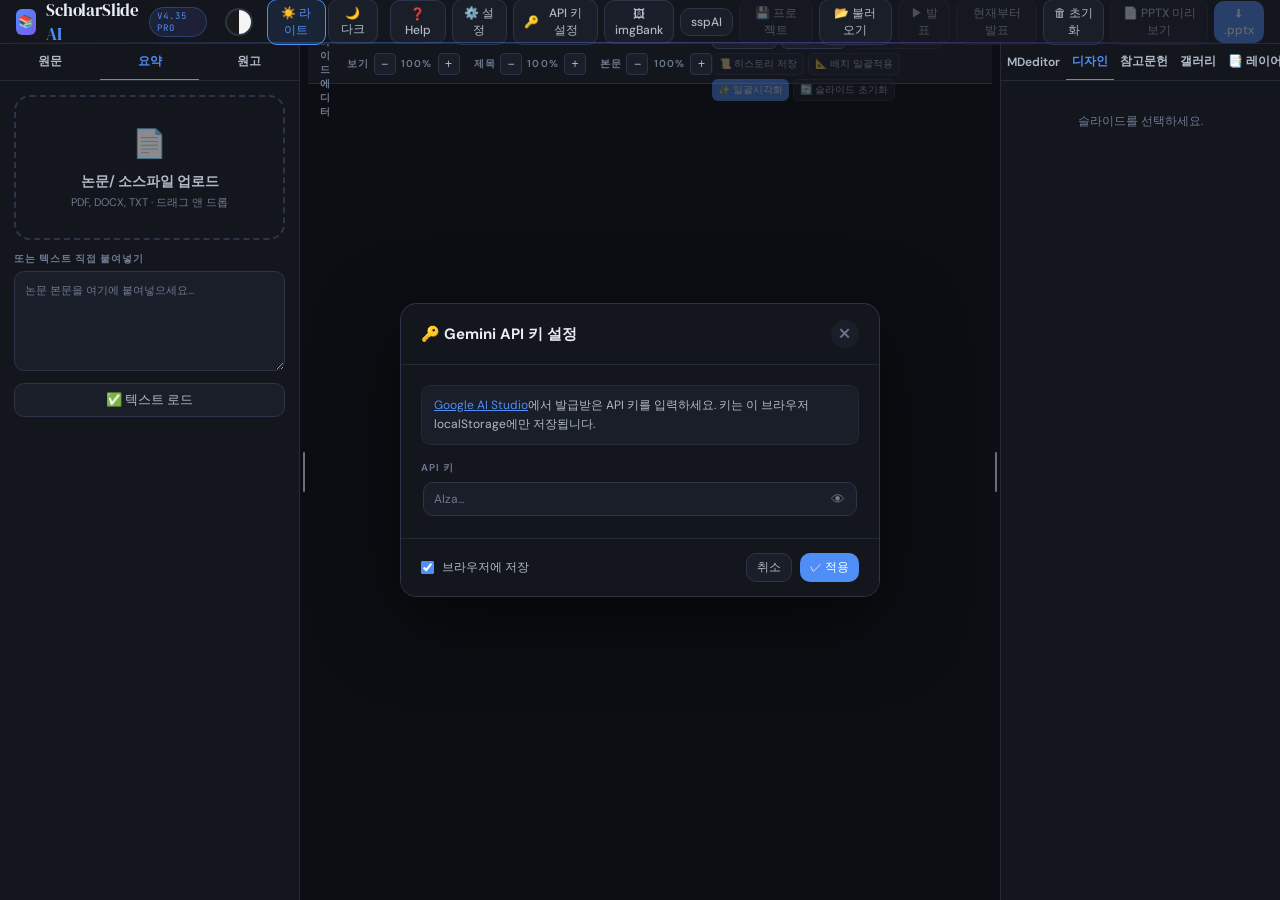
==== index.html @ ba289dde "presentation tools upgrade" ====
<!DOCTYPE html>
<html lang="ko">
<head>
<meta charset="UTF-8" />
<meta name="viewport" content="width=device-width, initial-scale=1.0" />
<title>ScholarSlide AI V3</title>


<link rel="preconnect" href="https://fonts.googleapis.com" />
<link href="https://fonts.googleapis.com/css2?family=DM+Serif+Display:ital@0;1&family=DM+Sans:wght@300;400;500;600;700&family=JetBrains+Mono:wght@400;500&display=swap" rel="stylesheet" />

<script src="https://cdnjs.cloudflare.com/ajax/libs/pdf.js/3.11.174/pdf.min.js"></script>
<script src="https://cdnjs.cloudflare.com/ajax/libs/mammoth/1.6.0/mammoth.browser.min.js"></script>
<script src="https://cdnjs.cloudflare.com/ajax/libs/jszip/3.10.1/jszip.min.js"></script>

<link rel="stylesheet" href="style.css" />
</head>


<!-- =====================================================
     V3.1 FIX APPLIED — 사이드 메뉴 이미지 잘림 수정
     ===================================================== -->

<body>
<div id="app">

<!-- Loading Overlay -->
<div id="loading-overlay">
  <div class="spinner"></div>
  <div class="loading-msg" id="loading-msg">처리 중...</div>
  <div class="loading-sub" id="loading-sub"></div>
  <div style="width:240px" class="mt-2">
    <div class="progress-bar"><div class="progress-fill" id="loading-progress" style="width:0%"></div></div>
  </div>
  <button id="loading-abort-btn" class="btn btn-warn btn-sm mt-2" onclick="abortCurrentTask()">⏹ 중단</button>
</div>

<!-- Toast -->
<div id="toast"></div>

<!-- 백그라운드 진행률: 왼쪽 하단 플로팅 패널 (크게 표시) -->
<div id="global-progress-bar" class="global-progress-panel" style="display:none">
  <div class="global-progress-panel-title">백그라운드 작업</div>
  <div id="global-progress-jobs"></div>
  <button id="global-progress-abort-btn" class="btn btn-ghost btn-sm global-progress-abort" style="display:none" onclick="abortCurrentTask()">⏹ 중단</button>
</div>

<!-- ── PRESENTATION MODE ── -->
<div id="presentation-mode">
  <div class="pres-main-row">
    <div id="pres-left-label" class="pres-left-label">현재발표</div>
    <div class="pres-slide" id="pres-slide-container">
    <canvas id="pres-canvas"></canvas>
  </div>
  </div>
  <div class="pres-controls">
    <button class="pres-btn pres-zoom-btn" onclick="changePresZoom(-10)" title="축소 (-)">−</button>
    <span class="pres-zoom-val" id="pres-zoom-val">100%</span>
    <button class="pres-btn pres-zoom-btn" onclick="changePresZoom(+10)" title="확대 (+)">+</button>
    <button class="pres-btn" onclick="fitPresZoom()" title="화면에 맞추기 (F)">⊡ 맞추기</button>
    <div class="pres-sep"></div>
    <span style="font-size:9px;color:rgba(255,255,255,0.6);font-weight:700;text-transform:uppercase;letter-spacing:0.5px">제목</span>
    <button class="pres-btn pres-zoom-btn" onclick="changePresTitleFontScale(-10)" title="제목 폰트 축소">−</button>
    <span class="pres-zoom-val" id="pres-title-font-val">100%</span>
    <button class="pres-btn pres-zoom-btn" onclick="changePresTitleFontScale(10)" title="제목 폰트 확대">+</button>
    <div class="pres-sep"></div>
    <span style="font-size:9px;color:rgba(255,255,255,0.6);font-weight:700;text-transform:uppercase;letter-spacing:0.5px">본문</span>
    <button class="pres-btn pres-zoom-btn" onclick="changePresFontScale(-10)" title="본문 폰트 축소">−</button>
    <span class="pres-zoom-val" id="pres-font-val">100%</span>
    <button class="pres-btn pres-zoom-btn" onclick="changePresFontScale(10)" title="본문 폰트 확대">+</button>
    <div class="pres-sep"></div>
    <button class="pres-btn" onclick="presNav(-1)">◀ 이전</button>
    <span class="pres-counter" id="pres-counter" onclick="promptPresJump()" title="페이지 번호 입력하여 이동">1 / 1</span>
    <button class="pres-btn" onclick="presNav(1)">다음 ▶</button>
    <button class="pres-btn" onclick="togglePresNotes()">📝 노트</button>
    <button class="pres-btn" style="color:var(--danger)" onclick="exitPresentation()">✕ 종료</button>
  </div>
  <div class="pres-notes-bar" id="pres-notes-bar"></div>
  <!-- PEN TOOLBAR -->
  <div id="pen-toolbar">
    <div style="font-size:9px;color:rgba(255,255,255,0.5);font-weight:700;letter-spacing:1px;text-transform:uppercase">펜</div>
    <button class="pen-tool-btn active" id="tool-pointer" onclick="setPenTool('pointer')" title="포인터">🖱️</button>
    <button class="pen-tool-btn" id="tool-pen" onclick="setPenTool('pen')" title="펜">🖊️</button>
    <button class="pen-tool-btn" id="tool-highlight" onclick="setPenTool('highlight')" title="형광펜">🖍️</button>
    <button class="pen-tool-btn" id="tool-eraser" onclick="setPenTool('eraser')" title="지우개">⬜</button>
    <div class="pen-tool-sep"></div>
    <div style="font-size:9px;color:rgba(255,255,255,0.5);font-weight:700">색상</div>
    <div class="pen-color-row">
      <div class="pen-color-dot active" style="background:#f87171" onclick="setPenColor('#f87171',this)"></div>
      <div class="pen-color-dot" style="background:#60a5fa" onclick="setPenColor('#60a5fa',this)"></div>
      <div class="pen-color-dot" style="background:#34d399" onclick="setPenColor('#34d399',this)"></div>
      <div class="pen-color-dot" style="background:#fbbf24" onclick="setPenColor('#fbbf24',this)"></div>
      <div class="pen-color-dot" style="background:#ffffff" onclick="setPenColor('#ffffff',this)"></div>
      <div class="pen-color-dot" style="background:#1f2937" onclick="setPenColor('#1f2937',this)"></div>
    </div>
    <div class="pen-tool-sep"></div>
    <div style="font-size:9px;color:rgba(255,255,255,0.5);font-weight:700">굵기</div>
    <input type="number" class="pen-size-input" id="pen-size" value="3" min="1" max="40" title="굵기" oninput="setPenSize(this.value)"/>
    <div class="pen-tool-sep"></div>
    <div style="font-size:9px;color:rgba(255,255,255,0.5);font-weight:700">농도</div>
    <div class="pen-opacity-row">
      <input type="range" class="pen-opacity-slider" id="pen-opacity" min="1" max="100" value="5" title="농도" oninput="setPenOpacity(this.value)"/>
      <span id="pen-opacity-val" style="font-size:9px;color:rgba(255,255,255,0.55)">5%</span>
    </div>
    <div class="pen-tool-sep"></div>
    <button class="pen-tool-btn" onclick="clearPresCanvas()" title="모두 지우기">🗑️</button>
  </div>
</div>

<!-- ── CONFIRM MODAL ── -->
<div id="confirm-modal" class="modal-backdrop" onclick="handleModalBackdropClick(event,'confirm-modal')">
  <div class="modal-box" onclick="event.stopPropagation()">
    <div class="modal-header">
      <div class="modal-title" id="confirm-title">실행 확인</div>
      <button class="modal-close" onclick="closeModal('confirm-modal')">&#x2715;</button>
    </div>
    <div class="modal-body">
      <p id="confirm-msg" style="font-size:13px;color:var(--text2);line-height:1.6;white-space:pre-line"></p>
    </div>
    <div class="modal-footer" style="justify-content:flex-end">
      <button class="btn btn-ghost btn-sm" onclick="closeModal('confirm-modal')">취소</button>
      <button class="btn btn-primary btn-sm" id="confirm-ok-btn">✓ 실행</button>
    </div>
  </div>
</div>

<!-- ── 슬라이드 이동: 이동전 → 이동후 페이지 ── -->
<div id="slide-move-modal" class="modal-backdrop" onclick="handleModalBackdropClick(event,'slide-move-modal')">
  <div class="modal-box" onclick="event.stopPropagation()" style="max-width:360px">
    <div class="modal-header">
      <div class="modal-title">📑 슬라이드 이동</div>
      <button class="modal-close" onclick="closeModal('slide-move-modal')">&#x2715;</button>
    </div>
    <div class="modal-body">
      <p style="font-size:12px;color:var(--text2);margin-bottom:14px">이동할 페이지 번호와 목표 위치를 입력하세요.</p>
      <div style="display:flex;align-items:center;gap:12px;flex-wrap:wrap">
        <div style="flex:1;min-width:100px">
          <label class="label" style="font-size:10px;margin-bottom:4px">이동전 페이지</label>
          <input type="number" class="control" id="slide-move-from" min="1" value="1" style="width:100%;text-align:center;font-size:14px" placeholder="1" />
        </div>
        <span style="font-size:18px;color:var(--accent);flex-shrink:0" title="이동 방향">→</span>
        <div style="flex:1;min-width:100px">
          <label class="label" style="font-size:10px;margin-bottom:4px">이동후 페이지</label>
          <input type="number" class="control" id="slide-move-to" min="1" value="1" style="width:100%;text-align:center;font-size:14px" placeholder="1" />
        </div>
      </div>
      <p id="slide-move-hint" style="font-size:11px;color:var(--text3);margin-top:10px;text-align:center"></p>
    </div>
    <div class="modal-footer" style="justify-content:flex-end">
      <button class="btn btn-ghost btn-sm" onclick="closeModal('slide-move-modal')">취소</button>
      <button class="btn btn-primary btn-sm" onclick="executeSlideMove()">이동</button>
    </div>
  </div>
</div>

<!-- ── 배치 일괄적용: 기준 페이지 선택 ── -->
<div id="layout-ref-modal" class="modal-backdrop" onclick="handleModalBackdropClick(event,'layout-ref-modal')">
  <div class="modal-box" onclick="event.stopPropagation()" style="max-width:400px">
    <div class="modal-header">
      <div class="modal-title">📐 배치 일괄적용 — 기준 페이지</div>
      <button class="modal-close" onclick="closeModal('layout-ref-modal')">&#x2715;</button>
    </div>
    <div class="modal-body">
      <p style="font-size:13px;color:var(--text2);line-height:1.6;margin-bottom:12px">선택한 페이지의 창 크기·배치를 모든 슬라이드에 동일하게 적용합니다.</p>
      <label class="label" style="margin-bottom:6px">기준이 될 페이지</label>
      <select class="control" id="layout-ref-page-select" style="width:100%;font-size:13px;margin-bottom:14px">
        <!-- 옵션은 JS에서 채움 -->
      </select>
      <div style="border-top:1px solid var(--border2);padding-top:14px;margin-top:4px">
        <label class="label" style="margin-bottom:8px">드래그 핸들 위치 (0~100) — 이미지 슬라이드에 적용</label>
        <div class="layout-ref-ratio-track" id="layout-ref-ratio-track" title="드래그하여 비율 조절">
          <div class="layout-ref-ratio-track-inner">
            <div class="layout-ref-ratio-handle" id="layout-ref-ratio-handle" style="left:45%"></div>
          </div>
          <div class="layout-ref-ratio-scale">
            <span>L 0</span>
            <span id="layout-ref-handle-pct" style="font-weight:600;color:var(--accent)">45</span>
            <span>R 100</span>
          </div>
        </div>
        <p id="layout-ref-ratio-result" style="font-size:12px;color:var(--text2);margin-top:8px;text-align:center">text: 45% : image: 55%</p>
      </div>
    </div>
    <div class="modal-footer" style="justify-content:flex-end">
      <button class="btn btn-ghost btn-sm" onclick="closeModal('layout-ref-modal')">취소</button>
      <button class="btn btn-primary btn-sm" id="layout-ref-apply-btn">✓ 적용</button>
    </div>
  </div>
</div>

<!-- ── HELP (단축키) MODAL ── -->
<div id="help-modal" class="modal-backdrop" onclick="handleModalBackdropClick(event,'help-modal')">
  <div class="modal-box" onclick="event.stopPropagation()" style="max-width:520px">
    <div class="modal-header">
      <div class="modal-title">❓ 단축키 · 도움말</div>
      <button class="modal-close" onclick="closeModal('help-modal')">&#x2715;</button>
    </div>
    <div class="modal-body" id="help-modal-body" style="max-height:70vh;overflow-y:auto;padding:4px 0">
      <!-- JS에서 렌더 -->
    </div>
    <div class="modal-footer" style="justify-content:flex-end">
      <button class="btn btn-ghost btn-sm" onclick="closeModal('help-modal')">닫기</button>
    </div>
  </div>
</div>

<!-- ── SETTINGS MODAL (내부 패널) ── -->
<div id="settings-modal" class="modal-backdrop" onclick="handleModalBackdropClick(event,'settings-modal')">
  <div id="settings-modal-box" class="modal-box" onclick="event.stopPropagation()" style="max-width:720px;max-height:85vh">
    <div class="modal-header">
      <div class="modal-title">⚙️ ScholarSlide 설정</div>
      <div style="display:flex;align-items:center;gap:6px">
        <button class="btn btn-ghost btn-xs" id="settings-fullscreen-btn" onclick="toggleSettingsFullscreen()" title="전체화면 토글">⊞ 전체화면</button>
        <button class="modal-close" onclick="closeModal('settings-modal')" title="닫기">&#x2715;</button>
      </div>
    </div>
    <div id="settings-panel-root" class="modal-body" style="overflow-y:auto;min-height:200px">
      <!-- 설정 내용은 JS로 주입 -->
    </div>
  </div>
</div>

<!-- ── API KEY MODAL ── -->
<div id="api-modal" class="modal-backdrop" onclick="handleModalBackdropClick(event,'api-modal')">
  <div class="modal-box" onclick="event.stopPropagation()">
    <div class="modal-header">
      <div class="modal-title">🔑 Gemini API 키 설정</div>
      <button class="modal-close" onclick="closeModal('api-modal')">&#x2715;</button>
    </div>
    <div class="modal-body">
      <p class="modal-desc">
        <a href="https://aistudio.google.com/apikey" target="_blank" rel="noopener" style="color:var(--accent)">Google AI Studio</a>에서 발급받은 API 키를 입력하세요. 키는 이 브라우저 localStorage에만 저장됩니다.
      </p>
      <label class="label" style="margin-top:16px">API 키</label>
      <div id="api-key-field-wrap" style="position:relative;border-radius:8px;border:2px solid transparent;transition:border-color .2s, box-shadow .2s">
        <input type="password" class="control" id="api-key-field" placeholder="AIza..." autocomplete="off" oninput="updateApiKeyStrength(this.value)" />
        <span id="api-key-check" style="display:none;position:absolute;right:36px;top:50%;transform:translateY(-50%);width:20px;height:20px;border-radius:4px;background:var(--success);color:#000;font-size:12px;font-weight:bold;line-height:20px;text-align:center;pointer-events:none">&#10003;</span>
        <button class="key-toggle-btn" onclick="toggleKeyVisibility()" id="key-toggle" title="표시/숨기기">&#128065;</button>
      </div>
      <div id="key-strength-bar" style="margin-top:8px;display:none">
        <div class="progress-bar"><div class="progress-fill" id="key-strength-fill" style="width:0%"></div></div>
        <span id="key-strength-label" style="font-size:10px;color:var(--text3);margin-top:4px;display:block"></span>
      </div>
      <div id="saved-keys-section" style="margin-top:16px;display:none">
        <label class="label">저장된 키 목록</label>
        <div id="saved-keys-list"></div>
      </div>
    </div>
    <div class="modal-footer">
      <label style="display:flex;align-items:center;gap:8px;font-size:12px;color:var(--text2);cursor:pointer">
        <input type="checkbox" id="save-key-checkbox" checked style="accent-color:var(--accent)" /> 브라우저에 저장
      </label>
      <div style="display:flex;gap:8px">
        <button class="btn btn-ghost btn-sm" onclick="closeModal('api-modal')">취소</button>
        <button class="btn btn-primary btn-sm" onclick="applyApiKey()">&#10003; 적용</button>
      </div>
    </div>
  </div>
</div>

<!-- ── LOAD SESSION MODAL ── -->
<div id="load-modal" class="modal-backdrop" onclick="handleModalBackdropClick(event,'load-modal')">
  <div class="modal-box modal-wide" onclick="event.stopPropagation()">
    <div class="modal-header">
      <div class="modal-title">📂 작업 불러오기</div>
      <button class="modal-close" onclick="closeModal('load-modal')">&#x2715;</button>
    </div>
    <div class="modal-body" style="padding:0">
      <div class="modal-tabs" style="border-bottom:1px solid var(--border);padding:0 16px">
        <button class="modal-tab active" id="ltab-autosave" onclick="switchLoadTab('autosave')">🔄 자동저장 복구</button>
        <button class="modal-tab" id="ltab-sessions" onclick="switchLoadTab('sessions')">💾 저장된 세션</button>
        <button class="modal-tab" id="ltab-file" onclick="switchLoadTab('file')">📁 프로젝트 파일</button>
      </div>
      <div style="padding:16px">
        <!-- 자동저장 복구 탭 -->
        <div id="ltab-autosave-body">
          <div id="autosave-recovery-area">로딩 중...</div>
        </div>
        <!-- 저장된 세션 탭 -->
        <div id="ltab-sessions-body" style="display:none">
          <div id="saved-sessions-list"></div>
        </div>
        <!-- 프로젝트 파일 탭 -->
        <div id="ltab-file-body" style="display:none">
          <div style="display:flex;flex-direction:column;gap:12px">
            <div class="upload-zone" style="padding:24px;cursor:pointer;text-align:center" onclick="document.getElementById('project-file-input').click()">
              <input type="file" id="project-file-input" style="display:none" accept=".ssp,.json" onchange="importProjectFile(event)"/>
              <div style="font-size:28px;margin-bottom:8px">📦</div>
              <div style="font-size:13px;font-weight:600;color:var(--text)">프로젝트 파일 불러오기</div>
              <div style="font-size:11px;color:var(--text3);margin-top:4px">.ssp 또는 .json 파일을 클릭하거나 드래그</div>
            </div>
            <div style="font-size:11px;color:var(--text3);line-height:1.6;padding:8px;background:var(--surface2);border-radius:6px">
              💡 <b>프로젝트 파일</b>은 원문, 요약, 번역, 슬라이드, 이미지, 참고문헌을 모두 포함합니다.<br>
              "💾 프로젝트" → "파일로 내보내기"로 생성한 <code>.ssp</code> 파일을 사용하세요.
            </div>
          </div>
        </div>
      </div>
    </div>
    <div class="modal-footer" style="justify-content:flex-end">
      <button class="btn btn-ghost btn-sm" onclick="closeModal('load-modal')">닫기</button>
    </div>
  </div>
</div>

<!-- ── PROJECT MODAL ── -->
<div id="project-modal" class="modal-backdrop" onclick="handleModalBackdropClick(event,'project-modal')">
  <div class="modal-box" onclick="event.stopPropagation()" style="max-width:440px">
    <div class="modal-header">
      <div class="modal-title">💾 프로젝트 저장</div>
      <button class="modal-close" onclick="closeModal('project-modal')">&#x2715;</button>
    </div>
    <div class="modal-body" style="display:flex;flex-direction:column;gap:10px">
      <div>
        <label class="label">프로젝트 이름</label>
        <input class="control" id="project-save-name" placeholder="예: 폰레스토프 연구 분석"/>
      </div>
      <div style="font-size:11px;color:var(--text2);line-height:1.7;background:var(--surface2);padding:10px;border-radius:6px">
        💾 <b>자동저장 (브라우저)</b>: 작업 중 30초마다 IndexedDB에 자동 저장됩니다.<br>
        📦 <b>파일로 내보내기</b>: 이미지를 포함한 전체 프로젝트를 <code>.ssp</code> 파일로 저장합니다.<br>
        💼 <b>세션으로 저장</b>: 기존 방식으로 브라우저에 저장합니다 (이미지 일부 제외).
      </div>
      <div id="project-save-status" style="font-size:11px;color:var(--accent)"></div>
    </div>
    <div class="modal-footer">
      <button class="btn btn-ghost btn-sm" onclick="closeModal('project-modal')">닫기</button>
      <button class="btn btn-ghost btn-sm" onclick="saveSession()">💼 세션으로 저장</button>
      <a id="imgsave-link" href="#" onclick="var u=(typeof getImgSaveUrl==='function'?getImgSaveUrl():'https://imgbb.com/'); if(u){window.open(u,'_blank','noopener');} return false" class="btn btn-ghost btn-sm" title="이미지 업로드 사이트 (설정에서 URL 변경 가능)">IMGSAVE</a>
      <button class="btn btn-primary btn-sm" onclick="exportProjectFile()">📦 파일로 내보내기</button>
    </div>
  </div>
</div>

<!-- ── REFERENCE MODAL (TABBED) ── -->
<div id="ref-modal" class="modal-backdrop" onclick="handleModalBackdropClick(event,'ref-modal')">
  <div class="modal-box modal-xl" onclick="event.stopPropagation()">
    <div class="modal-header">
      <div class="modal-title">📚 참고문헌 관리</div>
      <button class="modal-close" onclick="closeModal('ref-modal')">&#x2715;</button>
    </div>
    <div class="modal-body">
      <div class="modal-tabs">
        <button class="modal-tab active" id="reftab-add" onclick="switchRefTab('add')">직접 추가</button>
        <button class="modal-tab" id="reftab-apa" onclick="switchRefTab('apa')">APA 파싱</button>
        <button class="modal-tab" id="reftab-search" onclick="switchRefTab('search')">Scholar 검색</button>
        <button class="modal-tab" id="reftab-list" onclick="switchRefTab('list')">저장 목록</button>
      </div>
      <!-- TAB: 직접 추가 -->
      <div id="refbody-add">
        <div style="display:grid;grid-template-columns:1fr 1fr;gap:10px">
          <div><label class="label">저자</label><input class="control" id="ref-authors" placeholder="Kim, J., & Park, S."/></div>
          <div><label class="label">연도</label><input class="control" id="ref-year" placeholder="2024"/></div>
          <div style="grid-column:1/-1"><label class="label">제목</label><input class="control" id="ref-title" placeholder="논문 제목"/></div>
          <div><label class="label">저널명</label><input class="control" id="ref-journal" placeholder="Journal Name"/></div>
          <div><label class="label">권(Volume)</label><input class="control" id="ref-volume" placeholder="15"/></div>
          <div><label class="label">호(Issue)</label><input class="control" id="ref-issue" placeholder="3"/></div>
          <div><label class="label">페이지</label><input class="control" id="ref-pages" placeholder="101-120"/></div>
          <div><label class="label">DOI (선택)</label><input class="control" id="ref-doi" placeholder="10.xxxx/yyyy"/></div>
        </div>
      </div>
      <!-- TAB: APA 파싱 -->
      <div id="refbody-apa" style="display:none">
        <label class="label">APA 인용문 붙여넣기</label>
        <textarea class="control" id="apa-parse-input" rows="4" placeholder="Miller, D. (2011). Miller (1983) revisited: A reflection on EO research and some suggestions for the future. Entrepreneurship theory and practice, 35(5), 873-894."></textarea>
        <button class="btn btn-primary btn-sm mt-2" onclick="parseAPA()">🔍 파싱 및 미리보기</button>
        <div id="apa-parse-result" style="margin-top:12px"></div>
      </div>
      <!-- TAB: Scholar 검색 -->
      <div id="refbody-search" style="display:none">
        <div style="display:flex;gap:6px;margin-bottom:10px">
          <input class="control" id="scholar-search-input" placeholder="검색어 입력..." style="flex:1"/>
          <button class="btn btn-primary btn-sm" onclick="searchScholarAI()">🔍 검색</button>
        </div>
        <div id="scholar-results"></div>
      </div>
      <!-- TAB: 저장 목록 -->
      <div id="refbody-list" style="display:none">
        <div style="display:flex;gap:6px;margin-bottom:10px">
          <input class="control" id="reflist-search" placeholder="목록 검색..." style="flex:1" oninput="filterSavedRefList(this.value)"/>
          <button class="btn btn-ghost btn-xs" onclick="clearSavedRefList()">전체 삭제</button>
        </div>
        <div id="saved-ref-list-container"><p class="placeholder-msg">저장된 참고문헌이 없습니다.</p></div>
      </div>
    </div>
    <div class="modal-footer">
      <div style="font-size:11px;color:var(--text2)" id="ref-modal-hint">APA 형식으로 자동 저장됩니다</div>
      <div style="display:flex;gap:8px">
        <button class="btn btn-ghost btn-sm" onclick="closeModal('ref-modal')">닫기</button>
        <button class="btn btn-primary btn-sm" id="ref-add-btn" onclick="addReferenceFromModal()">+ 추가</button>
      </div>
    </div>
  </div>
</div>

<!-- ── IMAGE UPLOAD / CROP MODAL ── -->
<div id="img-modal" class="modal-backdrop img-modal-overlay" onclick="handleModalBackdropClick(event,'img-modal')">
  <div class="modal-box modal-wide img-modal-box" onclick="event.stopPropagation()" style="max-width:760px;max-height:90vh;display:flex;flex-direction:column">
    <div class="modal-header" style="display:flex;align-items:center;gap:8px">
      <button class="btn btn-ghost btn-xs" id="img-modal-sidebar-btn" onclick="event.stopPropagation();toggleImgModalSidebar()" title="우측에 고정하여 배경을 보면서 편집">→ 우측 사이드바로</button>
      <div class="modal-title" style="flex:1;text-align:center">🖼 SSP 이미지 생성기</div>
      <button class="modal-close" onclick="closeModal('img-modal')">&#x2715;</button>
    </div>
    <div class="modal-body" style="overflow-y:auto;flex:1">
      <!-- 이미지 업로드 영역 (접기 가능) -->
      <div style="margin-bottom:8px">
        <button type="button" class="btn btn-ghost btn-xs" id="img-upload-fold-btn" onclick="toggleImgUploadFold()" title="이미지 업로드 영역 접기/펼치기">접기 ▲</button>
      </div>
      <div id="img-upload-paste-row" class="img-upload-paste-row">
        <div id="img-drop-zone" class="upload-zone img-upload-box" onclick="document.getElementById('img-file-input').click()">
          <input type="file" id="img-file-input" style="display:none" accept="image/*" onchange="loadImageForCrop(event)"/>
          <span class="upload-icon">🖼</span>
          <h3>이미지 업로드</h3>
          <p>JPG, PNG, GIF, WebP · 드래그 앤 드롭</p>
        </div>
        <div id="img-paste-zone" class="img-paste-zone" tabindex="0" role="button">
          <span class="paste-zone-text">이 공간 클릭 후</span>
          <kbd class="paste-kbd">Ctrl+V</kbd>
          <span class="paste-zone-text">로 이미지 붙여넣기</span>
        </div>
      </div>
      <!-- After upload: crop UI (no <details> wrapper so clientWidth is always readable) -->
      <div id="crop-area" style="display:none">

        <!-- Ratio buttons -->
        <div class="crop-ratio-bar" id="crop-ratio-bar" style="margin-bottom:8px">
          <button class="crop-ratio-btn active" onclick="setCropRatio('free',this)">자유</button>
          <button class="crop-ratio-btn" onclick="setCropRatio('full',this)">전체</button>
          <button class="crop-ratio-btn" onclick="setCropRatio('1:1',this)">1:1</button>
          <button class="crop-ratio-btn" onclick="setCropRatio('4:3',this)">4:3</button>
          <button class="crop-ratio-btn" onclick="setCropRatio('3:4',this)">3:4</button>
          <button class="crop-ratio-btn" onclick="setCropRatio('16:9',this)">16:9</button>
          <button class="crop-ratio-btn" onclick="setCropRatio('9:16',this)">9:16</button>
        </div>

        <!-- Crop canvas: image + draggable overlay (always visible, no <details>) -->
        <div id="crop-canvas-wrapper" style="position:relative;width:100%;overflow:hidden;border-radius:8px;background:#0c0e13;line-height:0">
          <canvas id="crop-canvas" style="display:block;width:100%;max-height:420px"></canvas>
          <canvas id="crop-overlay-canvas" style="position:absolute;top:0;left:0;cursor:crosshair"></canvas>
        </div>

        <!-- Controls row -->
        <div class="img-upload-controls" style="margin-top:8px">
          <button class="btn btn-ghost btn-sm" onclick="resetCropFull()">↺ 전체</button>
          <button class="btn btn-primary btn-sm" onclick="applyCrop()">✂ 크롭 적용</button>
          <span style="flex:1"></span>
          <button class="btn btn-ghost btn-sm" onclick="downloadCroppedImage()">⬇ 저장</button>
          <button class="btn btn-ghost btn-sm" onclick="imgBankSaveCurrent()" title="IndexedDB에 저장">inDB 저장</button>
          <button class="btn btn-ghost btn-sm" style="color:var(--warning)" onclick="resetToOriginal()">↺ 원본</button>
          <button class="btn btn-ghost btn-sm" style="color:var(--danger)" onclick="clearGeneratedImageInModal()" title="생성·업로드된 이미지를 지우고 다시 업로드 또는 AI 생성">🗑 생성된 것 지우기</button>
        </div>

        <!-- Cropped result preview (클릭 시 크게 보기) -->
        <div id="crop-result-wrap" style="display:none;margin-top:10px">
          <div class="img-preview-label" style="margin-bottom:4px">✂ 크롭 결과 <span style="font-size:9px;color:var(--text3);font-weight:normal">— 클릭하면 크게 보기</span></div>
          <img id="crop-result-img" role="button" tabindex="0" title="클릭하면 크게 보기" style="max-width:100%;max-height:200px;border-radius:6px;display:block;box-shadow:0 2px 12px rgba(0,0,0,0.5);cursor:pointer" onclick="if(this.src && (this.src.startsWith('data:') || this.src.startsWith('blob:')) && typeof openImageFullscreen==='function') openImageFullscreen(this.src)"/>
        </div>

        <!-- Hidden orig-preview-img kept for JS compat -->
        <img id="orig-preview-img" style="display:none"/>

      </div>
      <!-- AI Image Edit section (항상 표시: 빈 상태에서도 바로 생성 가능) -->
      <div style="margin-top:12px;border-top:1px solid var(--border);padding-top:10px;display:flex;flex-direction:column;gap:8px">
        <div style="font-size:11px;font-weight:700;color:var(--accent2)">🤖 AI 이미지 재생성</div>
        <div style="font-size:10px;color:var(--text3)">올려진 이미지를 시드로 사용합니다. 빈 상태에서는 프롬프트만으로 생성합니다. 사람 이미지일 경우 얼굴을 기본으로 참고합니다.</div>
        <label class="design-label" style="font-size:10px;margin-bottom:2px">이미지 생성 모델</label>
        <select id="img-ai-model-select" class="control" style="font-size:11px;padding:6px 10px">
          <option value="gemini-3.1-flash-image-preview">Nano Banana 2 (Gemini 3.1 Flash)</option>
          <option value="gemini-2.5-flash-image">Nano Banana (Gemini 2.5 Flash)</option>
          <option value="gemini-3-pro-image-preview">Nano Banana Pro (Gemini 3 Pro)</option>
          <option value="gemini-2.0-flash-exp-image-generation">Gemini 2.0 Flash (Image)</option>
          <option value="imagen-4.0-generate-001">Imagen 4</option>
          <option value="imagen-4.0-ultra-generate-001">Imagen 4 Ultra</option>
          <option value="imagen-4.0-fast-generate-001">Imagen 4 Fast</option>
        </select>
        <label class="design-label" style="font-size:10px;margin-bottom:2px">이미지 비율</label>
        <div style="display:flex;gap:4px;flex-wrap:wrap" id="img-ai-ratio-wrap">
          <button type="button" class="btn btn-ghost btn-xs img-ai-ratio-btn active" data-ratio="1:1" onclick="setImgAiRatio('1:1',this)">1:1</button>
          <button type="button" class="btn btn-ghost btn-xs img-ai-ratio-btn" data-ratio="16:9" onclick="setImgAiRatio('16:9',this)">16:9</button>
          <button type="button" class="btn btn-ghost btn-xs img-ai-ratio-btn" data-ratio="9:16" onclick="setImgAiRatio('9:16',this)">9:16</button>
          <button type="button" class="btn btn-ghost btn-xs img-ai-ratio-btn" data-ratio="4:3" onclick="setImgAiRatio('4:3',this)">4:3</button>
          <button type="button" class="btn btn-ghost btn-xs img-ai-ratio-btn" data-ratio="3:4" onclick="setImgAiRatio('3:4',this)">3:4</button>
        </div>
        <label class="design-label" style="font-size:10px;margin-bottom:2px">프롬프트 (비우면 시드 이미지 기반 변형)</label>
        <textarea id="img-ai-prompt" class="control" style="resize:vertical;min-height:80px;max-height:400px" rows="4" placeholder="예: 이 이미지를 학술적 다이어그램 스타일로&#10;예: Make this a professional infographic with blue tones"></textarea>
        <div style="display:flex;gap:16px;flex-wrap:wrap;margin-top:6px">
          <label style="display:flex;align-items:center;gap:6px;font-size:11px;color:var(--text2);cursor:pointer">
            <input type="checkbox" id="img-ai-mode-academic" checked onchange="if(this.checked) document.getElementById('img-ai-mode-simple').checked=false">
            학술적 이미지 생성
          </label>
          <label style="display:flex;align-items:center;gap:6px;font-size:11px;color:var(--text2);cursor:pointer">
            <input type="checkbox" id="img-ai-mode-simple" onchange="if(this.checked) document.getElementById('img-ai-mode-academic').checked=false">
            단순 이미지 생성 <span style="font-size:9px;color:var(--text3)">(텍스트 없음)</span>
          </label>
        </div>
        <button class="btn btn-secondary btn-sm" onclick="aiEditImage()" id="img-ai-gen-btn" style="align-self:flex-start">🎨 AI 재생성</button>
        <div id="img-ai-status" style="font-size:10px;color:var(--text3)"></div>
      </div>
    </div>
    <div class="modal-footer" style="justify-content:flex-end;flex-shrink:0">
      <div style="display:flex;gap:8px;flex-wrap:wrap">
        <button class="btn btn-ghost btn-sm" onclick="closeModal('img-modal')">닫기</button>
        <button class="btn btn-primary btn-sm" id="img-download-btn" onclick="downloadCroppedImage()" title="생성/크롭된 이미지 다운로드">다운로드 저장</button>
        <button class="btn btn-primary btn-sm" id="img-apply-btn" onclick="applyImageToSlide()">✓ 슬라이드에 삽입</button>
      </div>
    </div>
  </div>
</div>

<!-- ── IMGBANK MODAL (inDB 갤러리, 헤더 드래그 이동) ── -->
<div id="imgbank-modal" class="modal-backdrop" onclick="handleModalBackdropClick(event,'imgbank-modal')">
  <div id="imgbank-modal-box" class="modal-box modal-wide" onclick="event.stopPropagation()" style="max-width:92vw;max-height:88vh;width:900px;display:flex;flex-direction:column">
    <div class="modal-header imgbank-modal-drag" id="imgbank-modal-drag">
      <div class="modal-title">🖼 이미지갤러리</div>
      <button class="modal-close" onclick="closeModal('imgbank-modal')">&#x2715;</button>
    </div>
    <div class="modal-body" style="flex:1;min-height:0;display:flex;flex-direction:column;padding:0">
      <div id="imgbank-modal-content" style="flex:1;min-height:320px;display:flex;flex-direction:column"></div>
    </div>
  </div>
</div>

<!-- imgBank 앱 내 크게보기 (프리뷰 이미지 클릭 시) — 줌/팬 지원 -->
<div id="imgbank-lightbox" style="display:none;position:fixed;inset:0;background:#0c0e13;z-index:10000;flex-direction:column;overflow:hidden">
  <div class="imgbank-lb-toolbar" style="position:absolute;top:12px;right:12px;z-index:1001;display:flex;align-items:center;gap:6px;background:#323234;padding:8px 12px;border-radius:10px;border:1px solid #555">
    <button type="button" onclick="window._imgBankLbZoom(-0.25)" title="축소" style="padding:6px 10px;border-radius:6px;border:1px solid #555;background:#454545;color:#ddd;cursor:pointer;font-size:12px">−</button>
    <span id="imgbank-lb-zoom-val" style="min-width:40px;text-align:center;font-size:12px">100%</span>
    <button type="button" onclick="window._imgBankLbZoom(0.25)" title="확대" style="padding:6px 10px;border-radius:6px;border:1px solid #555;background:#454545;color:#ddd;cursor:pointer;font-size:12px">+</button>
    <button type="button" onclick="window._imgBankCloseLightbox && window._imgBankCloseLightbox()" title="닫기" style="padding:6px 10px;border-radius:6px;border:1px solid #555;background:#454545;color:#ddd;cursor:pointer;font-size:12px">✕ 닫기</button>
  </div>
  <div id="imgbank-lb-area" style="flex:1;display:flex;align-items:center;justify-content:center;cursor:grab;overflow:hidden;min-height:0" onmousedown="window._imgBankLbDragStart && window._imgBankLbDragStart(event)">
    <div id="imgbank-lb-wrap" style="transform-origin:center center;line-height:0;display:flex;align-items:center;justify-content:center">
      <img id="imgbank-lightbox-img" src="" alt="" style="max-width:95vw;max-height:95vh;object-fit:contain;display:block;pointer-events:none;border-radius:8px;box-shadow:0 8px 40px rgba(0,0,0,0.4)" />
    </div>
  </div>
</div>
<!-- imgBank 슬라이드 삽입 설정 모달 -->
<div id="imgbank-insert-modal" class="modal-backdrop" onclick="handleModalBackdropClick(event,'imgbank-insert-modal')">
  <div class="modal-box" onclick="event.stopPropagation()" style="min-width:320px">
    <div class="modal-header">
      <div class="modal-title">슬라이드에 삽입</div>
      <button class="modal-close" onclick="closeImgBankInsertModal()">&#x2715;</button>
    </div>
    <div class="modal-body" style="display:flex;flex-direction:column;gap:12px">
      <div style="display:flex;align-items:center;gap:8px">
        <label class="label" style="margin:0;min-width:100px">현재 슬라이드 번호</label>
        <span id="imgbank-insert-current" style="font-weight:600;color:var(--accent)">1번 슬라이드</span>
      </div>
      <div style="display:flex;align-items:center;gap:8px">
        <label class="label" style="margin:0;min-width:100px">삽입할 슬라이드 번호</label>
        <input type="number" class="control" id="imgbank-insert-target" min="1" value="1" style="width:80px;text-align:center" placeholder="1" />
      </div>
    </div>
    <div class="modal-footer" style="justify-content:flex-end;gap:8px">
      <button class="btn btn-ghost btn-sm" onclick="closeImgBankInsertModal()">취소</button>
      <button class="btn btn-primary btn-sm" onclick="confirmImgBankInsertToSlide()">✓ 슬라이드에 삽입</button>
    </div>
  </div>
</div>
<input type="file" id="imgbank-import-input" accept=".json" style="display:none" onchange="window.imgBankImportFile(event)"/>

<!-- ── EXPORT PPTX MODAL ── -->
<div id="export-modal" class="modal-backdrop" onclick="handleModalBackdropClick(event,'export-modal')">
  <div class="modal-box" onclick="event.stopPropagation()">
    <div class="modal-header">
      <div class="modal-title">⬇ PPTX 내보내기 옵션</div>
      <button class="modal-close" onclick="closeModal('export-modal')">&#x2715;</button>
    </div>
    <div class="modal-body">
      <label class="label">포함 옵션</label>
      <label class="export-option">
        <input type="checkbox" id="export-notes" checked />
        <div><div class="export-option-label">발표 원고 포함</div><div class="export-option-desc">발표자 노트에 스크립트 삽입</div></div>
      </label>
      <label class="export-option">
        <input type="checkbox" id="export-images" checked />
        <div><div class="export-option-label">시각화 이미지 포함</div><div class="export-option-desc">생성된 AI 다이어그램 삽입</div></div>
      </label>
      <label class="export-option">
        <input type="checkbox" id="export-refs" checked />
        <div><div class="export-option-label">참고문헌 슬라이드 추가</div><div class="export-option-desc">APA 형식 참고문헌 목록 슬라이드 생성</div></div>
      </label>
      <hr class="sep">
      <label class="label">폰트 설정</label>
      <div style="display:grid;grid-template-columns:1fr 1fr;gap:8px">
        <div><label class="label" style="font-size:9px">한국어 폰트</label><select class="control" id="export-font-ko"><option value="맑은 고딕">맑은 고딕</option><option value="나눔고딕">나눔고딕</option></select></div>
        <div><label class="label" style="font-size:9px">영어 폰트</label><select class="control" id="export-font-en"><option value="Times New Roman">Times New Roman</option><option value="Georgia">Georgia</option><option value="Arial">Arial</option></select></div>
      </div>
    </div>
    <div class="modal-footer" style="justify-content:flex-end">
      <button class="btn btn-ghost btn-sm" onclick="closeModal('export-modal')">취소</button>
      <button class="btn btn-primary btn-sm" onclick="exportPPT()">⬇ PPTX 생성</button>
    </div>
  </div>
</div>

<!-- ── HEADER ── -->
<header>
  <div class="logo">
    <div class="logo-icon">📚</div>
    <div class="logo-text">ScholarSlide <span>AI</span></div>
    <div class="badge">v4.35 Pro</div>
    <span id="header-current-filename" class="header-filename" title="현재 열린 파일"></span>
    <span id="job-complete-badge" class="job-complete-badge" onclick="clearJobCompleteBadge()" title="요청하신 업무를 마무리했습니다. 클릭하면 확인됨" style="display:none"></span>
  </div>
  <div class="header-actions">
    <span id="app-theme-toggle" style="display:inline-flex;align-items:center;margin-right:8px" title="앱 다크/라이트 모드"></span>
    <span class="header-slide-mode" style="display:inline-flex;align-items:center;gap:2px;margin-right:6px" title="슬라이드 모드">
      <button class="btn btn-ghost btn-sm header-mode-btn active" id="header-slide-mode-light" onclick="setSlideStyle('light')" title="라이트 모드">☀️ 라이트</button>
      <button class="btn btn-ghost btn-sm header-mode-btn" id="header-slide-mode-dark" onclick="setSlideStyle('dark')" title="다크 모드">🌙 다크</button>
    </span>
    <button class="btn btn-ghost btn-sm" id="help-btn" onclick="openHelpModal()" title="단축키 및 도움말">❓ Help</button>
    <button class="btn btn-ghost btn-sm" id="settings-btn" onclick="openSettingsPanel()" title="API 키·프롬프트 등 설정">⚙️ 설정</button>
    <button class="btn btn-ghost btn-sm" id="api-key-btn" onclick="openApiModal()">
      <span id="api-key-status-icon">🔑</span>
      <span id="api-key-status-text">API 키 설정</span>
    </button>
    <!-- 자동저장 상태 표시 -->
    <span id="autosave-indicator" title="자동저장 상태" style="font-size:10px;color:var(--text3);display:flex;align-items:center;gap:3px;white-space:nowrap;padding:0 4px"></span>
    <button class="btn btn-ghost btn-sm" onclick="openImgBankModal()" title="이미지 DB (inDB) — 새창">🖼 imgBank</button>
    <button class="btn btn-ghost btn-sm" id="ssp-ai-btn" onclick="openSSPImageGenerator()" title="SSP 이미지 생성기 (AI 이미지)">sspAI</button>
    <button class="btn btn-ghost btn-sm" id="save-session-btn" onclick="openProjectModal()" disabled>💾 프로젝트</button>
    <button class="btn btn-ghost btn-sm" onclick="openLoadModal()">📂 불러오기</button>
    <button class="btn btn-ghost btn-sm" id="present-btn" onclick="startPresentation()" disabled title="처음부터 발표 (F5)">▶ 발표</button>
    <button class="btn btn-ghost btn-sm" id="present-from-current-btn" onclick="startPresentationFromCurrent()" disabled title="현재 슬라이드부터 발표 (Shift+F5)">현재부터 발표</button>
    <button class="btn btn-ghost btn-sm" onclick="clearAll()">🗑 초기화</button>
    <button class="btn btn-ghost btn-sm" id="pptx-preview-btn" onclick="openPptxPreviewWindow()" disabled title="PPTX 나갈 모습 미리보기">📄 PPTX 미리보기</button>
    <button class="btn btn-primary btn-sm" id="export-btn" onclick="openExportModal()" disabled>⬇ .pptx</button>
  </div>
</header>

<!-- ── MAIN ── -->
<main>

  <!-- LEFT PANEL -->
  <section class="panel-left">
    <div class="panel-tabs">
      <button class="panel-tab" onclick="switchTab('raw')" id="tab-raw">원문</button>
      <button class="panel-tab active" onclick="switchTab('summary')" id="tab-summary">요약</button>
      <button class="panel-tab" onclick="switchTab('script')" id="tab-script">원고</button>
    </div>
    <div class="panel-content" id="left-content">
      <!-- Rendered by JS -->
    </div>
  </section>

  <div class="resize-handle" id="rh-lc" onmousedown="startResize(event,'lc')" title="드래그하여 왼쪽 창 너비 조절"></div>

  <!-- CENTER PANEL -->
  <section class="panel-center">
    <!-- Background job status bar -->
    <div id="bg-job-bar" style="display:none;align-items:center;gap:6px;padding:5px 16px;background:var(--surface2);border-bottom:1px solid var(--border);font-size:11px;flex-shrink:0"></div>
    <div class="center-toolbar">
      <div class="center-toolbar-title">
        📊 슬라이드 에디터
        <span class="slides-count" id="slides-count" style="display:none">0 슬라이드</span>
        <!-- 보기 확대/축소 (슬라이드 전체) -->
        <div style="display:flex;align-items:center;gap:4px;margin-left:8px" title="슬라이드 보기 확대/축소">
          <span style="font-size:10px;color:var(--text3);white-space:nowrap">보기</span>
          <button onclick="changeSlideZoom(-10)" style="font-size:12px;width:22px;height:22px;border-radius:4px;border:1px solid var(--border2);background:var(--surface2);color:var(--text2);cursor:pointer;display:flex;align-items:center;justify-content:center" title="축소">−</button>
          <span id="slide-zoom-val" style="font-size:10px;color:var(--text3);min-width:34px;text-align:center">100%</span>
          <button onclick="changeSlideZoom(10)" style="font-size:12px;width:22px;height:22px;border-radius:4px;border:1px solid var(--border2);background:var(--surface2);color:var(--text2);cursor:pointer;display:flex;align-items:center;justify-content:center" title="확대">+</button>
        </div>
        <!-- 슬라이드 내부 폰트 확대/축소 -->
        <div style="display:flex;align-items:center;gap:4px;margin-left:8px" title="제목 폰트 크기">
          <span style="font-size:10px;color:var(--text3);white-space:nowrap">제목</span>
          <button onclick="changeSlideTitleFontScale(-10)" style="font-size:12px;width:22px;height:22px;border-radius:4px;border:1px solid var(--border2);background:var(--surface2);color:var(--text2);cursor:pointer;display:flex;align-items:center;justify-content:center" title="제목 폰트 축소">−</button>
          <span id="slide-title-font-val" style="font-size:10px;color:var(--text3);min-width:34px;text-align:center">100%</span>
          <button onclick="changeSlideTitleFontScale(10)" style="font-size:12px;width:22px;height:22px;border-radius:4px;border:1px solid var(--border2);background:var(--surface2);color:var(--text2);cursor:pointer;display:flex;align-items:center;justify-content:center" title="제목 폰트 확대">+</button>
        </div>
        <div style="display:flex;align-items:center;gap:4px;margin-left:8px" title="본문 폰트 크기">
          <span style="font-size:10px;color:var(--text3);white-space:nowrap">본문</span>
          <button onclick="changeSlideFontScale(-10)" style="font-size:12px;width:22px;height:22px;border-radius:4px;border:1px solid var(--border2);background:var(--surface2);color:var(--text2);cursor:pointer;display:flex;align-items:center;justify-content:center" title="본문 폰트 축소">−</button>
          <span id="slide-font-val" style="font-size:10px;color:var(--text3);min-width:34px;text-align:center">100%</span>
          <button onclick="changeSlideFontScale(10)" style="font-size:12px;width:22px;height:22px;border-radius:4px;border:1px solid var(--border2);background:var(--surface2);color:var(--text2);cursor:pointer;display:flex;align-items:center;justify-content:center" title="본문 폰트 확대">+</button>
        </div>
      </div>
      <div class="center-toolbar-actions" style="display:flex;gap:4px;flex-wrap:wrap">
        <button class="btn btn-ghost btn-sm" onclick="slideUndo()" title="실행 취소 (Ctrl+Z)" id="slide-undo-btn">↩ 실행 취소</button>
        <button class="btn btn-ghost btn-sm" onclick="slideRedo()" title="다시 실행 (Ctrl+Shift+Z)" id="slide-redo-btn">↪ 다시 실행</button>
        <button class="btn btn-ghost btn-sm" id="ext-present-btn" title="외부 창에서 발표보기" style="display:none">🖥 외부 발표</button>
        <button class="btn btn-ghost btn-sm" id="slide-move-btn" onclick="openSlideMoveModal()" disabled title="페이지 순서 변경">📑 슬라이드 이동</button>
        <button class="btn btn-ghost btn-sm" id="save-slide-history-btn" onclick="saveCurrentSlidesToHistory()" disabled title="편집한 슬라이드를 슬라이드 히스토리에 스냅샷으로 저장">📜 히스토리 저장</button>
        <button class="btn btn-ghost btn-sm" id="apply-layout-all-btn" onclick="applyCurrentSlideLayoutToAll()" disabled title="기준 페이지를 선택한 뒤, 그 페이지의 창 크기·배치를 모든 슬라이드에 일괄 적용">📐 배치 일괄적용</button>
        <button class="btn btn-primary btn-sm" id="visualize-btn" onclick="askThenVisualizeAll()" disabled>✨ 일괄시각화</button>
        <button class="btn btn-ghost btn-sm" id="slide-reset-btn" onclick="slideReset()" disabled>🔄 슬라이드 초기화</button>
      </div>
    </div>

    <div class="slides-canvas" id="slides-canvas">
      <div class="empty-state" id="empty-state">
        <div class="empty-state-icon">🎞</div>
        <p>슬라이드가 없습니다</p>
      </div>
    </div>
  </section>

  <!-- RIGHT PANEL -->
  <div class="resize-handle" id="rh-cr" onmousedown="startResize(event,'cr')" title="드래그하여 오른쪽 창 너비 조절"></div>
  <section class="panel-right" id="panel-right">
    <div class="panel-tabs">
      <button class="panel-tab" onclick="switchRightTab('mdeditor')" id="rtab-mdeditor" title="마크다운 슬라이드 편집">MDeditor</button>
      <button class="panel-tab active" onclick="switchRightTab('design')" id="rtab-design">디자인</button>
      <button class="panel-tab" onclick="switchRightTab('refs')" id="rtab-refs">참고문헌</button>
      <button class="panel-tab" onclick="switchRightTab('gallery')" id="rtab-gallery">갤러리</button>
      <button class="panel-tab" onclick="switchRightTab('layerorder')" id="rtab-layerorder" title="이미지 레이어 순서">📑 레이어</button>
      <button class="panel-tab" onclick="switchRightTab('imgbank')" id="rtab-imgbank" title="이미지 DB (inDB)">🖼 imgBank</button>
    </div>
    <div class="panel-content" id="right-panel-content">

      <!-- MDeditor panel (복구: index_backup.html 기준) -->
      <div id="mdeditor-panel" style="display:none;flex-direction:column;height:100%;min-height:0;flex:1 1 0;overflow:auto;background:var(--surface);padding:14px;box-sizing:border-box">
        <div style="display:flex;align-items:center;justify-content:space-between;margin-bottom:6px;flex-shrink:0">
          <span style="font-size:11px;font-weight:700;color:var(--text2)">📝 MD 에디터</span>
          <div class="md-page-indicator" id="md-page-indicator-top" title="현재 편집 중인 슬라이드">-/-</div>
          <div style="display:flex;gap:4px">
            <button class="btn btn-ghost btn-xs" onclick="mdLoadFromSlide()" title="하단에서 선택한 슬라이드를 MD 에디터에 로드">↓ 로드</button>
            <button class="btn btn-primary btn-xs" onclick="mdApplyToSlide()" title="슬라이드에 적용 (Ctrl+Enter)">✓ 적용</button>
          </div>
        </div>
        <!-- Toolbar Row 1: Text styling -->
        <div class="md-toolbar" style="flex-shrink:0">
          <button class="md-btn" onclick="mdFmt('bold')" title="굵게 (Ctrl+B)"><b>B</b></button>
          <button class="md-btn" onclick="mdFmt('italic')" title="기울임 (Ctrl+I)"><i>I</i></button>
          <button class="md-btn" onclick="mdFmt('strike')" title="취소선"><s>S</s></button>
          <span class="md-sep"></span>
          <button class="md-btn" onclick="mdFmt('h1')" title="제목 1 (H1 — # 텍스트)">H1</button>
          <button class="md-btn" onclick="mdFmt('h2')" title="제목 2 (H2 — ## 텍스트)">H2</button>
          <button class="md-btn" onclick="mdFmt('h3')" title="제목 3 (H3 — ### 텍스트)">H3</button>
          <span class="md-sep"></span>
          <button class="md-btn" onclick="mdFmt('ul')" title="글머리 목록 (- 항목 또는 * 항목)">•</button>
          <button class="md-btn" onclick="mdFmt('ol')" title="번호 목록 (1. 항목)">1.</button>
          <span class="md-sep"></span>
          <button class="md-btn" onclick="mdFmt('code')" title="인라인 코드 (`코드`) 또는 코드블록 (```언어```)"><code style="font-size:9px">{}</code></button>
          <button class="md-btn" onclick="mdFmt('codeblock')" title="코드 블록 (```언어 ... ```)">```</button>
          <span class="md-sep"></span>
          <button class="md-btn md-btn-insert" onclick="openLinkModal()" title="링크 삽입 — 표시 텍스트, URL, 새 창 여부 설정">🔗 링크 삽입</button>
          <button class="md-btn md-btn-insert" onclick="openYoutubeModal()" title="영상 삽입 — YouTube URL을 붙여넣어 슬라이드에 동영상 임베드">▶ 영상 삽입</button>
        </div>
        <!-- Toolbar Row 2: Color + Font size -->
        <div class="md-toolbar md-toolbar-row2" style="flex-shrink:0">
          <div class="md-color-swatches">
            <div class="md-swatch" style="background:#f87171" onclick="mdFmt('color','#f87171')" title="빨강 (#f87171)"></div>
            <div class="md-swatch" style="background:#60a5fa" onclick="mdFmt('color','#60a5fa')" title="파랑 (#60a5fa)"></div>
            <div class="md-swatch" style="background:#34d399" onclick="mdFmt('color','#34d399')" title="초록 (#34d399)"></div>
            <div class="md-swatch" style="background:#fbbf24" onclick="mdFmt('color','#fbbf24')" title="노랑 (#fbbf24)"></div>
            <div class="md-swatch" style="background:#e879f9" onclick="mdFmt('color','#e879f9')" title="보라 (#e879f9)"></div>
            <div class="md-swatch" style="background:#fff" onclick="mdFmt('color','#ffffff')" title="흰색 (#ffffff)"></div>
            <div class="md-swatch md-swatch-picker" title="사용자 지정 색상 선택">
              <input type="color" id="md-color-picker" value="#4f8ef7" onchange="mdFmt('color',this.value)" title="색상 선택기 — 원하는 색을 직접 선택"/>
              <span>🎨</span>
            </div>
          </div>
          <span class="md-sep"></span>
          <div class="md-fontsize-ctrl">
            <button class="md-size-btn" onclick="mdAdjustFontSize(-1)" title="글자 크기 1pt 감소">−</button>
            <div class="md-size-num" id="md-size-display" title="클릭/더블클릭하면 직접 입력" onclick="mdSizeInputMode()" ondblclick="mdSizeInputMode()" style="min-width:24px;text-align:center;cursor:pointer">12</div>
            <input type="number" id="md-size-input" class="md-size-input" value="12" min="7" max="80" style="display:none" onblur="mdSizeConfirm()" onkeydown="if(event.key==='Enter')mdSizeConfirm()"/>
            <button class="md-size-btn" onclick="mdAdjustFontSize(1)" title="글자 크기 1pt 증가">＋</button>
            <select class="md-select md-size-select" id="md-size-select" onchange="mdSelectFontSize(this.value)" title="자주 쓰는 글자 크기 선택">
              <option value="">pt</option>
              <option value="7">7</option>
              <option value="8">8</option>
              <option value="9">9</option>
              <option value="10">10</option>
              <option value="12" selected>12</option>
              <option value="14">14</option>
              <option value="16">16</option>
              <option value="18">18</option>
              <option value="20">20</option>
              <option value="24">24</option>
              <option value="28">28</option>
              <option value="36">36</option>
              <option value="48">48</option>
            </select>
            <button class="md-btn" onclick="mdApplyFontSize()" title="선택한 텍스트에 현재 글자 크기 적용" style="font-size:9px;padding:2px 6px">적용</button>
          </div>
        </div>
        <textarea id="md-editor-ta" class="control md-editor-ta-full"
          placeholder="슬라이드를 선택 후 [로드] → 편집 → [적용]&#10;&#10;# 제목 (H1)&#10;## 소제목 (H2)&#10;**굵게** *기울임*&#10;- 글머리 목록 (* 도 가능)&#10;1. 번호 목록&#10;`인라인 코드`&#10;```js&#10;코드 블록&#10;```&#10;[링크텍스트](URL)&#10;youtube:https://youtu.be/..."
          oninput="mdUpdatePreview()" onkeydown="if(event.ctrlKey && event.key==='Enter'){event.preventDefault();mdApplyToSlide();}" style="flex:1 1 auto;min-height:120px;resize:none"></textarea>
        <div class="md-splitter" id="md-splitter" title="드래그하여 에디터/미리보기 높이 조절"></div>
        <div id="md-preview-wrap" style="margin-top:10px;flex-shrink:0;display:flex;flex-direction:column;min-height:100px;overflow:auto">
          <div style="display:flex;align-items:center;justify-content:space-between;margin-bottom:6px">
            <span style="font-size:11px;font-weight:700;color:var(--text2)">👀 미리보기</span>
            <div style="display:flex;align-items:center;gap:6px">
              <div class="md-page-indicator" id="md-page-indicator-bottom" title="현재 편집 중인 슬라이드">-/-</div>
              <div class="md-ws-indicator" id="md-ws-indicator" title="현재 슬라이드의 남는 여백(대략)">여백 -</div>
            </div>
            <button class="btn btn-ghost btn-xs" onclick="mdLoadFromSlide(); mdUpdatePreview();" title="슬라이드에서 다시 로드">↻ 새로고침</button>
          </div>
          <div id="md-preview" class="md-preview-box" style="font-size:11px;line-height:1.5;color:var(--text2);white-space:pre-wrap;word-break:break-word;padding:6px"></div>
          <div style="font-size:10px;color:var(--text3);margin-top:6px">입력은 에디터에서 설계하고, <b>✓ 적용</b>을 눌렀을 때만 슬라이드가 변경됩니다.</div>
        </div>
        <div style="font-size:9px;color:var(--text3);margin-top:4px;flex-shrink:0">마크다운: **굵게** *기울임* ## 제목 - 목록 1. 번호 `코드`</div>
      </div>

      <!-- refs panel -->
      <div id="refs-panel" style="display:none">
        <button class="btn btn-primary btn-sm w-full" style="justify-content:center;margin-bottom:10px" onclick="openModal('ref-modal')">+ 참고문헌 추가</button>
        <div style="display:flex;gap:4px;margin-bottom:8px">
          <select class="control" id="citation-style" style="flex:1;font-size:11px">
            <option value="APA">APA</option>
            <option value="Chicago">Chicago</option>
            <option value="MLA">MLA</option>
          </select>
          <button class="btn btn-ghost btn-xs" onclick="clearAllReferences()">전체삭제</button>
        </div>
        <div id="refs-list"><p class="placeholder-msg">참고문헌을 추가하세요.</p></div>
      </div>

      <!-- design panel (기본 표시) -->
      <div id="design-panel" style="display:flex;flex-direction:column;height:100%">
        <p class="placeholder-msg">슬라이드를 선택하면<br>디자인 옵션이 나타납니다.</p>
      </div>

      <!-- layer order panel: 이미지 z-order 설정 (1=가장 위) -->
      <div id="layer-order-panel" style="display:none;flex-direction:column;height:100%;min-height:0;overflow:auto;padding:12px">
        <div style="font-size:12px;font-weight:700;color:var(--text);margin-bottom:8px">📑 레이어 순서</div>
        <p class="layer-order-hint" style="font-size:11px;color:var(--text3);margin:0 0 12px">▲ 위로=앞에 표시, ▼ 아래로=뒤에 표시. 1이 가장 위입니다.</p>
        <div id="layer-order-list" style="display:flex;flex-direction:column;gap:6px"></div>
        <p class="layer-order-empty" id="layer-order-empty" style="font-size:11px;color:var(--text3);margin-top:8px;display:none">이미지가 2개 이상인 슬라이드를 선택하세요.</p>
      </div>

      <!-- gallery panel: all slide images only -->
      <div id="gallery-panel" style="display:none">
        <div style="font-size:11px;font-weight:700;color:var(--text2);margin-bottom:8px">🖼 슬라이드 이미지 전체</div>
        <p class="placeholder-msg" id="gallery-placeholder">생성된 이미지가 없습니다.</p>
        <div class="gallery-grid" id="gallery-grid"></div>
      </div>

      <!-- imgBank panel: inDB gallery + preview with zoom/pan -->
      <div id="imgbank-panel" style="display:none;flex-direction:column;height:100%;padding:0 8px;box-sizing:border-box"></div>

      <!-- AI image history panel (hidden, shown inside design) -->
      <div id="ai-img-history-list" style="display:none"></div>

    </div>
  </section>

</main>

<!-- Footer -->
<footer id="slide-footer" style="display:none">
  <div style="font-size:11px;color:var(--text3);flex-shrink:0;padding-right:8px;">슬라이드</div>
  <div id="thumbs-container" tabindex="0" onmousedown="this.focus()" style="display:flex;gap:8px;align-items:center;overflow-x:auto;flex:1"></div>
  <button class="thumb-add" onclick="addSlideAfter(activeSlideIndex,'blank')" title="슬라이드 추가">+</button>
</footer>

</div>
<script src="js/core/state.js"></script>
<script src="js/core/helpers.js"></script>
<script src="js/ui/app-theme.js"></script>
<script src="js/core/api-keys.js"></script>
<script src="js/core/prompt-store.js"></script>
<script src="js/core/storage.js"></script>
<script src="js/features/imgbank.js"></script>
<script src="js/features/references.js"></script>
<script src="js/upload/file-upload.js"></script>
  <script src="js/features/refs-viewer.js"></script>
  <script src="js/ui/zoom-pres.js"></script>
  <script src="js/ui/sidebar/manuscript-tab.js"></script>
  <script src="js/ui/left-panel.js"></script>
  <script src="js/ui/viewers.js"></script>
  <script src="index.js"></script>
<script src="js/translate/translate.js"></script>
<script src="js/prompts/prompt_summary.js"></script>
<script src="js/slide-gen/slide-gen.js"></script>
<script src="js/ui/settings-window.js"></script>

<!-- ── AI SLIDE ADD MODAL ── -->
<div id="ai-slide-add-modal" class="modal-backdrop" onclick="handleModalBackdropClick(event,'ai-slide-add-modal')">
  <div class="modal-box" style="max-width:480px" onclick="event.stopPropagation()">
    <div class="modal-header">
      <div class="modal-title">🤖 AI 슬라이드 추가</div>
      <button class="modal-close" onclick="closeModal('ai-slide-add-modal')">&#x2715;</button>
    </div>
    <div class="modal-body" style="display:flex;flex-direction:column;gap:12px">
      <div style="font-size:12px;color:var(--text2);background:var(--surface2);border-radius:var(--radius);padding:10px;border-left:3px solid var(--accent)">
        AI가 문서 내용을 바탕으로 슬라이드를 자동 생성합니다.<br>추가 내용을 입력하면 더 정확한 슬라이드가 만들어집니다.
      </div>
      <div>
        <label class="label">📝 추가 내용 / 키워드 (선택)</label>
        <textarea class="control" id="ai-slide-add-content" rows="3"
          placeholder="예: 머신러닝 알고리즘의 종류와 각 특징을 비교 설명하는 슬라이드&#10;또는 비워두면 문서 흐름에 맞게 자동 생성됩니다"></textarea>
      </div>
      <div>
        <label class="label">🎯 세밀한 지시 프롬프트 (선택)</label>
        <textarea class="control" id="ai-slide-add-prompt" rows="2"
          placeholder="예: 표 형태로 정리해줘 / 3가지 핵심만 간결하게 / 사례 중심으로 작성"></textarea>
      </div>
      <div style="display:flex;gap:8px;align-items:center">
        <input type="checkbox" id="ai-slide-add-image" style="width:14px;height:14px;accent-color:var(--accent)"/>
        <label for="ai-slide-add-image" style="font-size:12px;color:var(--text2);cursor:pointer">슬라이드 생성 후 AI 이미지도 자동 생성</label>
      </div>
    </div>
    <div class="modal-footer" style="justify-content:flex-end">
      <button class="btn btn-ghost btn-sm" onclick="closeModal('ai-slide-add-modal')">취소</button>
      <button class="btn btn-primary btn-sm" onclick="confirmAddSlideAI()">🤖 AI 슬라이드 생성</button>
    </div>
  </div>
</div>

<!-- ── 요약 방식 선택 모달 (원문/번역 + 7가지 방식) ── -->
<div id="summary-options-modal" class="modal-backdrop" onclick="handleModalBackdropClick(event,'summary-options-modal')">
  <div class="modal-box" style="max-width:480px" onclick="event.stopPropagation()">
    <div class="modal-header">
      <div class="modal-title">📖 전체 요약 방식 선택</div>
      <button class="modal-close" onclick="closeModal('summary-options-modal')">&#x2715;</button>
    </div>
    <div class="modal-body" style="display:flex;flex-direction:column;gap:14px">
      <div>
        <label class="label">요약 대상</label>
        <div style="display:flex;gap:16px;flex-wrap:wrap;margin-top:6px">
          <label style="display:flex;align-items:center;gap:6px;font-size:12px;color:var(--text2);cursor:pointer">
            <input type="radio" name="summary-mode" value="original" checked style="accent-color:var(--accent)"/> 원문요약
          </label>
          <label style="display:flex;align-items:center;gap:6px;font-size:12px;color:var(--text2);cursor:pointer">
            <input type="radio" name="summary-mode" value="translate" style="accent-color:var(--accent)"/> 번역요약
          </label>
        </div>
        <p style="font-size:10px;color:var(--text3);margin-top:4px">원문요약: 원문 그대로 요약 · 번역요약: 한국어로 번역한 뒤 요약</p>
      </div>
      <div>
        <label class="label">요약 세밀도</label>
        <div style="display:flex;gap:16px;flex-wrap:wrap;margin-top:6px">
          <label style="display:flex;align-items:center;gap:6px;font-size:12px;color:var(--text2);cursor:pointer">
            <input type="radio" name="summary-granularity" value="detail" checked style="accent-color:var(--accent)"/> 세밀한 요약
          </label>
          <label style="display:flex;align-items:center;gap:6px;font-size:12px;color:var(--text2);cursor:pointer">
            <input type="radio" name="summary-granularity" value="basic" style="accent-color:var(--accent)"/> 기본 요약
          </label>
          <label style="display:flex;align-items:center;gap:6px;font-size:12px;color:var(--text2);cursor:pointer">
            <input type="radio" name="summary-granularity" value="key" style="accent-color:var(--accent)"/> 핵심 요약
          </label>
        </div>
        <p style="font-size:10px;color:var(--text3);margin-top:4px">세밀한: 주요 제목과 내용으로 상세 요약 (논문·교재 공통, 기본값)</p>
      </div>
      <div>
        <label class="label">요약 방식</label>
        <div id="summary-style-list" style="display:flex;flex-direction:column;gap:6px;margin-top:6px;max-height:220px;overflow-y:auto">
          <label style="display:flex;align-items:center;gap:8px;font-size:12px;color:var(--text2);cursor:pointer"><input type="radio" name="summary-style" value="detail" checked style="accent-color:var(--accent)"/> ① 세밀한 요약 (Detailed)</label>
          <label style="display:flex;align-items:center;gap:8px;font-size:12px;color:var(--text2);cursor:pointer"><input type="radio" name="summary-style" value="key" style="accent-color:var(--accent)"/> ② 핵심요약 (Key Summary)</label>
          <label style="display:flex;align-items:center;gap:8px;font-size:12px;color:var(--text2);cursor:pointer"><input type="radio" name="summary-style" value="slide" style="accent-color:var(--accent)"/> ③ 슬라이드 요약 (Slide Ready)</label>
          <label style="display:flex;align-items:center;gap:8px;font-size:12px;color:var(--text2);cursor:pointer"><input type="radio" name="summary-style" value="structural" style="accent-color:var(--accent)"/> ④ 구조 요약 (Structural)</label>
          <label style="display:flex;align-items:center;gap:8px;font-size:12px;color:var(--text2);cursor:pointer"><input type="radio" name="summary-style" value="concept" style="accent-color:var(--accent)"/> ⑤ 개념 요약 (Concept)</label>
          <label style="display:flex;align-items:center;gap:8px;font-size:12px;color:var(--text2);cursor:pointer"><input type="radio" name="summary-style" value="comparative" style="accent-color:var(--accent)"/> ⑥ 비교 요약 (Comparative)</label>
          <label style="display:flex;align-items:center;gap:8px;font-size:12px;color:var(--text2);cursor:pointer"><input type="radio" name="summary-style" value="research" style="accent-color:var(--accent)"/> ⑦ 연구 요약 (Research)</label>
        </div>
      </div>
      <div id="summary-slide-count-row" style="display:none">
        <label class="label">슬라이드 수</label>
        <input type="number" class="control" id="summary-options-slide-count" value="12" min="5" max="30" style="width:80px;text-align:center"/>
      </div>
      <div>
        <label class="label">문체 설정</label>
        <select class="control" id="summary-options-writing-style" style="font-size:12px;width:100%;max-width:240px">
          <option value="academic-da">학술체 (~이다)</option>
          <option value="academic-im">학술체 (~임, ~함)</option>
          <option value="polite">일반체 (존댓말)</option>
        </select>
      </div>
      <div>
        <label class="label">커스텀 지시사항 (프롬프트)</label>
        <textarea class="control" id="summary-options-custom-instruction" rows="2" placeholder="예: supplement·information theory까지 요약, 20페이지 분량 괜찮음..." style="width:100%;resize:vertical;min-height:3.5em"></textarea>
        <p style="font-size:10px;color:var(--text3);margin-top:4px">요약 시 AI에 전달되는 추가 지시사항입니다. 좌측 패널의 커스텀 지시사항과 연동됩니다.</p>
      </div>
    </div>
    <div class="modal-footer" style="justify-content:flex-end">
      <button class="btn btn-ghost btn-sm" onclick="closeModal('summary-options-modal')">취소</button>
      <button class="btn btn-primary btn-sm" onclick="confirmSummaryOptions()">📖 요약 실행</button>
    </div>
  </div>
</div>

<!-- ── LINK INSERT MODAL (링크 삽입) ── -->
<div id="link-modal" class="modal-backdrop" onclick="handleModalBackdropClick(event,'link-modal')">
  <div class="modal-box" style="max-width:420px" onclick="event.stopPropagation()">
    <div class="modal-header">
      <div class="modal-title">🔗 링크 삽입 <span style="font-size:10px;color:var(--accent);font-weight:400">(새 탭)</span></div>
      <button class="modal-close" onclick="closeModal('link-modal')">&#x2715;</button>
    </div>
    <div class="modal-body" style="display:flex;flex-direction:column;gap:10px">
      <div>
        <label class="label">표시 텍스트</label>
        <input class="control" id="link-text-input" placeholder="화면에 보일 텍스트" type="text"/>
      </div>
      <div>
        <label class="label">URL</label>
        <input class="control" id="link-url-input" placeholder="https://..." type="url"/>
      </div>
      <div style="display:flex;align-items:center;gap:8px">
        <input type="checkbox" id="link-newtab" checked style="width:14px;height:14px;accent-color:var(--accent)"/>
        <label for="link-newtab" style="font-size:12px;color:var(--text2);cursor:pointer">새 창(탭)으로 열기</label>
      </div>
    </div>
    <div class="modal-footer" style="justify-content:flex-end">
      <button class="btn btn-ghost btn-sm" onclick="closeModal('link-modal')">취소</button>
      <button class="btn btn-primary btn-sm" onclick="insertLinkFromModal()">삽입</button>
    </div>
  </div>
</div>

<!-- ── VIDEO INSERT MODAL (영상 삽입 — YouTube) ── -->
<div id="youtube-modal" class="modal-backdrop" onclick="handleModalBackdropClick(event,'youtube-modal')">
  <div class="modal-box" style="max-width:420px" onclick="event.stopPropagation()">
    <div class="modal-header">
      <div class="modal-title">▶ 영상 삽입 <span style="font-size:10px;color:var(--text3);font-weight:400">(YouTube)</span></div>
      <button class="modal-close" onclick="closeModal('youtube-modal')">&#x2715;</button>
    </div>
    <div class="modal-body" style="display:flex;flex-direction:column;gap:10px">
      <div>
        <label class="label">YouTube URL</label>
        <input class="control" id="youtube-url-input" placeholder="https://www.youtube.com/watch?v=... 또는 youtu.be/..." type="text" inputmode="url" oninput="previewYoutubeOnInput()"/>
      </div>
      <div id="youtube-preview-wrap" style="display:none;background:var(--surface3);border-radius:var(--radius);overflow:hidden;margin-top:8px">
        <div id="youtube-preview-area"></div>
      </div>
      <button class="btn btn-ghost btn-sm" onclick="previewYoutube()" style="align-self:flex-start">🔍 미리보기</button>
      <div style="font-size:10px;color:var(--text3)">URL 입력 후 미리보기를 누르면 재생 영역이 표시됩니다. 삽입 후 [적용]하면 슬라이드에 동영상이 임베드됩니다.</div>
    </div>
    <div class="modal-footer" style="justify-content:flex-end">
      <button class="btn btn-ghost btn-sm" onclick="closeModal('youtube-modal')">취소</button>
      <button class="btn btn-primary btn-sm" onclick="insertYoutubeFromModal()">삽입</button>
    </div>
  </div>
</div>

<div id="pdf-preview-panel">
  <div class="pdf-preview-header">
    <div class="pdf-preview-title">📄 <span id="pdf-preview-filename">PDF 미리보기</span></div>
    <div class="pdf-preview-top-menu">
      <button class="pdf-nav-btn" id="pdf-prev-btn" onclick="pdfNavPage(-1)" disabled title="이전 페이지">‹</button>
      <div class="pdf-page-info"><span id="pdf-cur-page">1</span> / <span id="pdf-total-pages">1</span></div>
      <button class="pdf-nav-btn" id="pdf-next-btn" onclick="pdfNavPage(1)" title="다음 페이지">›</button>
      <div class="pdf-zoom-row">
        <button class="pdf-zoom-btn" onclick="pdfZoom(-0.2)" title="축소">−</button>
        <div class="pdf-zoom-val" id="pdf-zoom-val">100%</div>
        <button class="pdf-zoom-btn" onclick="pdfZoom(0.2)" title="확대">+</button>
      </div>
      <button class="pdf-nav-btn" onclick="downloadPdfPreview()" title="PDF 다운로드" style="width:auto;padding:0 8px;font-size:11px">⬇ 다운로드</button>
      <button class="pdf-nav-btn" onclick="openPdfNewWindow()" title="새창으로 보기" style="width:auto;padding:0 8px;font-size:11px">↗ 새창</button>
      <button class="pdf-nav-btn" onclick="closePdfPreview()" title="닫기" style="width:auto;padding:0 8px;font-size:12px">✕</button>
    </div>
  </div>
  <div class="pdf-preview-body">
    <div class="pdf-page-sidebar" id="pdf-page-sidebar">
      <div class="pdf-sidebar-label">페이지</div>
      <div class="pdf-thumb-strip" id="pdf-thumb-strip"></div>
    </div>
    <div class="pdf-canvas-wrap" id="pdf-canvas-wrap">
      <div id="pdf-page-loading" class="pdf-loading-overlay" style="display:none">
        <div style="font-size:20px">⏳</div><div>페이지 렌더링 중...</div>
      </div>
      <div class="pdf-canvas-inner" id="pdf-canvas-inner">
        <canvas id="pdf-main-canvas"></canvas>
      </div>
    </div>
  </div>
  <div class="pdf-preview-resize-handle" id="pdf-preview-resize-handle" title="크기 조절 (끌어서 리사이즈)"></div>
</div>
<button class="pdf-preview-toggle" id="pdf-preview-toggle" onclick="togglePdfPreview()" style="display:none">PDF</button>

</body>
</html>
---- style.css ----
:root {
  --bg: #0c0e13;
  --surface: #13161d;
  --surface2: #1a1e28;
  --surface3: #222736;
  --border: #252a37;
  --border2: #2e3447;
  --accent: #4f8ef7;
  --accent2: #7c5af7;
  --accent-glow: rgba(79,142,247,0.12);
  --accent2-glow: rgba(124,90,247,0.12);
  --text: #e8ecf4;
  --text2: #b0bac8;
  --text3: #6e7a90;
  --success: #34d399;
  --warning: #fbbf24;
  --danger: #f87171;
  --font-head: 'DM Serif Display', serif;
  --font-body: 'DM Sans', sans-serif;
  --font-mono: 'JetBrains Mono', monospace;
  --font-ko: 'Malgun Gothic','맑은 고딕','Apple SD Gothic Neo','Noto Sans KR',sans-serif;
  --radius: 10px;
  --radius-lg: 16px;
}

/* ── 앱 전체 다크/라이트 테마 ── */
body.app-theme-light {
  --bg: #f1f5f9;
  --surface: #ffffff;
  --surface2: #f8fafc;
  --surface3: #f1f5f9;
  --border: #e2e8f0;
  --border2: #cbd5e1;
  --text: #0f172a;
  --text2: #475569;
  --text3: #64748b;
  --accent-glow: rgba(37,99,235,0.12);
  --accent2-glow: rgba(124,90,247,0.12);
}
body.app-theme-light .panel-left,
body.app-theme-light .panel-right,
body.app-theme-light .panel-center { background: var(--surface); }
body.app-theme-light .panel-tab { background: var(--surface2); color: var(--text2); border-color: var(--border); }
body.app-theme-light .panel-tab.active { background: var(--surface); color: var(--accent); border-color: var(--accent); }
body.app-theme-light .btn-ghost { background: var(--surface2); border-color: var(--border2); color: var(--text2); }
body.app-theme-light .btn-ghost:hover:not(:disabled) { border-color: var(--accent); color: var(--accent); }
body.app-theme-light .control,
body.app-theme-light input,
body.app-theme-light select,
body.app-theme-light textarea { background: var(--surface2); border-color: var(--border2); color: var(--text); }
body.app-theme-light .modal-backdrop { background: transparent; backdrop-filter: none; }
body.app-theme-light .modal-box { background: var(--surface); border-color: var(--border); }
body.app-theme-light .slide-wrapper { background: var(--surface2); }
body.app-theme-light #slides-canvas { background: var(--surface2); }
body.app-theme-light .empty-state { color: var(--text3); }
body.app-theme-light .resize-handle { background: var(--border); }
body.app-theme-light .resize-handle:hover { background: var(--accent); }
body.app-theme-light .center-toolbar { background: var(--surface); border-color: var(--border); }
body.app-theme-light #slide-footer { background: var(--surface); border-color: var(--border); }
body.app-theme-light .header-mode-btn.active { border-color: var(--accent); color: var(--accent); background: var(--accent-glow); }
body.app-theme-light .global-progress-panel { background: var(--surface); border-color: var(--border); box-shadow: 0 8px 32px rgba(0,0,0,0.15); }

/* 설정 패널: 다크/라이트 테마 연동 (CSS 변수로 자동 적용) */
body.app-theme-light #settings-panel-root { background: var(--bg); color: var(--text2); }
body.app-theme-light #settings-panel-root .sw-panel input,
body.app-theme-light #settings-panel-root .sw-panel select,
body.app-theme-light #settings-panel-root .sw-panel textarea { background: var(--surface2); border-color: var(--border2); color: var(--text); }

/* 테마 토글: 반은 검정 반은 하얀 원형 버튼 */
.app-theme-toggle-btn {
  width: 28px;
  height: 28px;
  border-radius: 50%;
  border: 2px solid var(--border2);
  padding: 0;
  cursor: pointer;
  background: linear-gradient(90deg, #1a1a1a 50%, #f5f5f5 50%);
  flex-shrink: 0;
  transition: border-color 0.15s, box-shadow 0.15s;
}
.app-theme-toggle-btn:hover {
  border-color: var(--accent);
  box-shadow: 0 0 12px rgba(79,142,247,0.25);
}
body.app-theme-light .app-theme-toggle-btn {
  background: linear-gradient(90deg, #1a1a1a 50%, #f5f5f5 50%);
  border-color: var(--border2);
}
*, *::before, *::after { box-sizing: border-box; margin: 0; padding: 0; }
html, body { height: 100%; overflow: hidden; font-family: var(--font-body); background: var(--bg); color: var(--text); font-size: 14px; }
::-webkit-scrollbar { width: 5px; height: 5px; }
::-webkit-scrollbar-track { background: transparent; }
::-webkit-scrollbar-thumb { background: var(--border2); border-radius: 99px; }
::-webkit-scrollbar-thumb:hover { background: var(--text3); }

/* ── LAYOUT ── */
#app { display: flex; flex-direction: column; height: 100vh; }

/* ── HEADER (아래쪽 콘텐츠 공간 확보를 위해 높이 축소) ── */
header {
  height: 44px;
  border-bottom: 1px solid var(--border);
  background: var(--surface);
  display: flex; align-items: center; justify-content: space-between;
  padding: 0 16px; flex-shrink: 0; z-index: 100; position: relative;
}
header::after {
  content: ''; position: absolute; bottom: 0; left: 0; right: 0; height: 1px;
  background: linear-gradient(90deg, transparent, var(--accent), var(--accent2), transparent);
  opacity: 0.4;
}
.logo { display: flex; align-items: center; gap: 10px; }
.logo-icon {
  width: 26px; height: 26px;
  background: linear-gradient(135deg, var(--accent), var(--accent2));
  border-radius: 6px; display: flex; align-items: center; justify-content: center; font-size: 13px;
}
.logo-text { font-family: var(--font-head); font-size: 17px; letter-spacing: -0.3px; }
.logo-text span { color: var(--accent); }
.badge {
  font-family: var(--font-mono); font-size: 9px;
  background: linear-gradient(135deg, var(--accent-glow), var(--accent2-glow));
  border: 1px solid rgba(79,142,247,0.3);
  color: var(--accent); padding: 2px 7px; border-radius: 99px;
  text-transform: uppercase; letter-spacing: 1px;
}
.header-filename {
  font-size: 10px; color: var(--text3); margin-left: 8px;
  max-width: 180px; overflow: hidden; text-overflow: ellipsis; white-space: nowrap;
}
.header-actions { display: flex; gap: 6px; align-items: center; }
.header-mode-btn.active { border-color: var(--accent); color: var(--accent); background: var(--accent-glow); }
.header-mode-btn:hover:not(.active) { border-color: var(--accent); color: var(--text); }

/* 전역 진행 박스: 왼쪽 하단 플로팅 패널 (크게 표시) */
.global-progress-panel,
#global-progress-bar.global-progress-panel {
  position: fixed;
  bottom: 24px;
  right: 24px;
  z-index: 9999;
  display: flex;
  flex-direction: column;
  align-items: stretch;
  gap: 10px;
  padding: 16px 20px;
  min-width: 340px;
  max-width: 420px;
  max-height: min(400px, 50vh);
  background: var(--surface);
  border: 1px solid var(--border);
  border-left: 4px solid var(--accent);
  border-radius: var(--radius-lg);
  box-shadow: 0 8px 32px rgba(0, 0, 0, 0.4);
  overflow: hidden;
}
.global-progress-panel-title {
  font-size: 13px;
  font-weight: 700;
  color: var(--accent);
  margin-bottom: 4px;
}
#global-progress-jobs {
  display: flex;
  flex-direction: column;
  gap: 10px;
  overflow-y: auto;
  flex: 1;
}
.global-progress-row {
  display: flex;
  align-items: center;
  gap: 10px;
  padding: 10px 12px;
  background: var(--surface2);
  border-radius: var(--radius);
  border: 1px solid var(--border);
}
.global-progress-icon { font-size: 18px !important; flex-shrink: 0; }
.global-progress-label { font-size: 13px !important; font-weight: 600; color: var(--accent) !important; white-space: nowrap; max-width: 220px; overflow: hidden; text-overflow: ellipsis; }
.global-progress-fill { height: 8px !important; background: linear-gradient(90deg, var(--accent), var(--accent2)) !important; border-radius: 4px !important; transition: width 0.3s; }
.global-progress-pct { font-size: 12px !important; font-weight: 700; color: var(--text2) !important; min-width: 36px; text-align: right; }
.global-progress-abort { margin-top: 4px; color: var(--danger) !important; width: 100%; }

/* ── BUTTONS ── */
.btn {
  display: inline-flex; align-items: center; gap: 6px;
  padding: 7px 14px; border-radius: var(--radius);
  font-size: 13px; font-weight: 500; cursor: pointer;
  border: none; transition: all 0.15s; font-family: var(--font-body);
}
.btn:disabled { opacity: 0.35; cursor: not-allowed; }
.btn-primary { background: var(--accent); color: #fff; }
.btn-primary:hover:not(:disabled) { background: #6fa3f9; box-shadow: 0 0 20px rgba(79,142,247,0.3); }
.btn-secondary { background: var(--accent2); color: #fff; }
.btn-secondary:hover:not(:disabled) { background: #9373f9; box-shadow: 0 0 20px rgba(124,90,247,0.3); }
.btn-ghost { background: var(--surface2); border: 1px solid var(--border2); color: var(--text2); }
.btn-ghost:hover:not(:disabled) { border-color: var(--accent); color: var(--text); }
.btn-success { background: transparent; border: 1px solid var(--success); color: var(--success); }
.btn-success:hover:not(:disabled) { background: rgba(52,211,153,0.1); }
.btn-danger { background: transparent; border: 1px solid var(--danger); color: var(--danger); }
.btn-danger:hover:not(:disabled) { background: rgba(248,113,113,0.1); }
.btn-sm { padding: 5px 10px; font-size: 12px; }
.btn-xs { padding: 3px 8px; font-size: 11px; }
/* 원고 탭 발표원고생성: 눈에 띄지 않게 어두운 회색 */
.btn-manuscript-script {
  background: var(--surface);
  border: 1px solid var(--border2);
  color: var(--text3);
}
.btn-manuscript-script:hover:not(:disabled) {
  background: var(--surface2);
  border-color: var(--border);
  color: var(--text2);
}
/* 원고 탭 슬라이드 생성 버튼: 가로로 넓게, 패널 UI에 맞춤 */
.btn-slide-gen-square {
  min-height: 50px; height: 72px; min-width: 80px; width: 80%; padding: 10px 14px;
  display: inline-flex; flex-direction: row; align-items: center; justify-content: center; gap: 8px;
  flex: 1 1 auto; font-size: 18px;
}
.btn-slide-gen-auto {
  min-height: 50px;
  height: 72px;
  min-width: 80px;
  width: 80%;
  padding: 10px 14px;
  display: inline-flex;
  flex-direction: row;
  align-items: center;
  justify-content: center;
  gap: 8px;
  flex: 1 1 auto;
  font-size: 16px;
  background: linear-gradient(135deg, #f08a3c, #de6e2a);
  color: #fff;
  border: 1px solid rgba(255, 167, 91, 0.45);
}
.btn-slide-gen-auto:hover:not(:disabled) {
  filter: brightness(1.06);
  box-shadow: 0 0 18px rgba(240, 138, 60, 0.28);
}

/* ── MAIN ── */
main { flex: 1; display: flex; overflow: hidden; }

/* ── LEFT PANEL ── */
.panel-left {
  width: 300px; border-right: 1px solid var(--border);
  background: var(--surface); display: flex; flex-direction: column; flex-shrink: 0;
}
.panel-tabs { display: flex; border-bottom: 1px solid var(--border); flex-shrink: 0; overflow-x: auto; }
.panel-tab {
  flex: 1; padding: 9px 6px; font-size: 12px; font-weight: 600;
  text-align: center; color: var(--text2); cursor: pointer;
  border: none; background: none; transition: color 0.15s; font-family: var(--font-body);
  border-bottom: 2px solid transparent; margin-bottom: -1px; white-space: nowrap;
}
.panel-tab.active { color: var(--accent); border-bottom-color: var(--accent); }
.panel-tab:hover:not(.active) { color: var(--text2); }
.panel-content { flex: 1; overflow-y: auto; padding: 14px; }
#right-panel-content { padding: 0 !important; }

/* ── UPLOAD ZONE ── */
.upload-zone {
  border: 2px dashed var(--border2); border-radius: var(--radius-lg);
  padding: 28px 20px; text-align: center; cursor: pointer;
  transition: all 0.2s; background: transparent;
}
.upload-zone:hover { border-color: var(--accent); background: var(--accent-glow); }
.upload-zone.drag-over { border-color: var(--accent2); background: var(--accent2-glow); transform: scale(1.02); }
.upload-zone .upload-icon { font-size: 28px; margin-bottom: 10px; display: block; opacity: 0.5; }
.upload-zone h3 { font-size: 14px; font-weight: 600; color: var(--text2); }
.upload-zone p { font-size: 11px; color: var(--text3); margin-top: 4px; }

/* ── 이미지 모달: 업로드 박스 + 붙여넣기 공간 ── */
.img-upload-paste-row {
  display: flex;
  align-items: stretch;
  gap: 16px;
  min-height: 200px;
  margin-bottom: 12px;
}
.img-upload-box {
  flex-shrink: 0;
  width: 200px;
  min-height: 160px;
  display: flex;
  flex-direction: column;
  align-items: center;
  justify-content: center;
  padding: 20px 16px;
}
.img-paste-zone {
  flex: 1;
  min-width: 180px;
  border: 2px dashed var(--border2);
  border-radius: var(--radius-lg);
  background: var(--surface1);
  display: flex;
  flex-direction: column;
  align-items: center;
  justify-content: center;
  gap: 8px;
  cursor: pointer;
  outline: none;
  transition: border-color 0.2s, background 0.2s;
}
.img-paste-zone:hover,
.img-paste-zone:focus {
  border-color: var(--accent);
  background: var(--accent-glow);
}
.img-paste-zone .paste-zone-text { font-size: 13px; color: var(--text2); }
.img-paste-zone .paste-kbd {
  display: inline-block;
  padding: 4px 10px;
  font-size: 12px;
  font-family: inherit;
  background: var(--surface2);
  border: 1px solid var(--border2);
  border-radius: var(--radius);
  color: var(--text2);
}

/* ── TEXT INPUT AREA ── */
.text-input-zone { margin-top: 12px; }
.text-input-zone textarea {
  width: 100%; height: 100px; background: var(--surface2);
  border: 1px solid var(--border2); color: var(--text);
  padding: 10px; border-radius: var(--radius); font-size: 11px;
  font-family: var(--font-body); resize: vertical; outline: none;
  transition: border-color 0.2s; line-height: 1.5;
}
.text-input-zone textarea:focus { border-color: var(--accent); }
.text-input-zone textarea::placeholder { color: var(--text3); }

.file-badge {
  display: flex; align-items: center; gap: 8px;
  background: var(--accent-glow); border: 1px solid rgba(79,142,247,0.3);
  padding: 8px 12px; border-radius: var(--radius);
  font-size: 11px; font-family: var(--font-mono); color: var(--accent); margin-bottom: 12px;
}
.file-badge .file-size { margin-left: auto; color: var(--text3); }

.action-grid { display: grid; grid-template-columns: 1fr 1fr; gap: 6px; margin-bottom: 10px; }
.action-card {
  display: flex; flex-direction: column; align-items: center; justify-content: center;
  padding: 10px 6px; border-radius: var(--radius); border: 1px solid var(--border2);
  background: var(--surface2); cursor: pointer; transition: all 0.15s;
  font-size: 10px; font-weight: 500; color: var(--text2); gap: 5px; font-family: var(--font-body);
}
.action-card:hover:not(:disabled) { border-color: var(--accent); color: var(--text); background: var(--accent-glow); }
.action-card:disabled { opacity: 0.35; cursor: not-allowed; }
.action-card-icon { font-size: 16px; }
.action-card.mode-academic { border-color: rgba(79,142,247,0.4); }
.action-card.mode-presentation { border-color: rgba(124,90,247,0.4); }

.label { font-size: 10px; font-weight: 600; text-transform: uppercase; letter-spacing: 1px; color: var(--text3); margin-bottom: 5px; display: block; }
textarea.control, input.control, select.control {
  width: 100%; background: var(--surface2); border: 1px solid var(--border2);
  color: var(--text); padding: 7px 10px; border-radius: var(--radius);
  font-size: 12px; font-family: var(--font-body); outline: none;
  resize: none; transition: border-color 0.2s; line-height: 1.5;
}
textarea.control:focus, input.control:focus, select.control:focus { border-color: var(--accent); }
textarea.control::placeholder, input.control::placeholder { color: var(--text3); }
select.control option { background: var(--surface2); }

/* 커스텀 지시사항 텍스트영역: 세로 크기 조절 가능 (요약/원고 각각 분리) */
#custom-instruction-summary,
#custom-instruction-manuscript { resize: vertical; min-height: 3.5em; max-height: 200px; }

.summary-text { font-size: 12px; line-height: 1.7; color: var(--text2); white-space: pre-wrap; }
.raw-text {
  font-size: 10px; line-height: 1.6; color: var(--text3);
  white-space: pre-wrap; font-family: var(--font-mono);
}

/* ── VIEW SELECTOR ── */
.view-selector { display: flex; gap: 4px; margin-bottom: 10px; flex-wrap: wrap; }
.view-btn {
  padding: 4px 10px; font-size: 10px; font-weight: 600;
  border-radius: 6px; border: 1px solid var(--border2); background: var(--surface2);
  color: var(--text3); cursor: pointer; transition: all 0.15s; font-family: var(--font-body);
}
.view-btn.active { border-color: var(--accent); color: var(--accent); background: var(--accent-glow); }
.view-btn:hover:not(.active) { color: var(--text2); border-color: var(--border2); }

/* Save buttons row */
.save-row { display: flex; gap: 4px; flex-wrap: wrap; }
.save-row .btn { flex: 1; justify-content: center; font-size: 10px; padding: 5px 6px; }

/* Translation row */
.translate-row { display: flex; gap: 6px; margin-bottom: 8px; }
.translate-row .btn { flex: 1; justify-content: center; font-size: 10px; }
.translate-row .btn.active { color: var(--accent); font-weight: 600; }

/* 원고 탭 메뉴 (발표원고 | 슬라이드생성 | All Slide생성) — 네모난 탭 스타일 */
.manuscript-tab-menu {
  display: flex;
  margin-bottom: 10px;
  border: 1px solid var(--border2);
  border-radius: 4px;
  overflow: hidden;
  background: var(--surface2);
}
.manuscript-tab-menu-btn {
  flex: 1;
  padding: 8px 10px;
  font-size: 11px;
  font-weight: 500;
  border: none;
  border-radius: 0;
  cursor: pointer;
  background: var(--surface2);
  color: var(--text2);
  transition: background 0.15s, color 0.15s;
}
.manuscript-tab-menu-btn:hover {
  background: var(--surface3);
  color: var(--text);
}
.manuscript-tab-menu-btn.active {
  background: var(--accent);
  color: #fff;
}
.manuscript-tab-menu-btn:not(:first-child) {
  border-left: 1px solid var(--border2);
}
.viz-ratio-btn.active, .img-ratio-btn.active, .img-ai-ratio-btn.active { border-color: var(--accent); color: var(--accent); font-weight: 600; }

.placeholder-msg { text-align: center; color: var(--text3); font-size: 12px; padding: 32px 0; }

/* ── CENTER PANEL ── */
.panel-center { flex: 1; display: flex; flex-direction: column; background: var(--bg); overflow: hidden; }
.center-toolbar {
  height: 40px; border-bottom: 1px solid var(--border);
  background: var(--surface); display: flex; align-items: center;
  justify-content: space-between; padding: 0 12px; flex-shrink: 0;
}
.center-toolbar-title {
  font-size: 10px; font-weight: 600; text-transform: uppercase;
  letter-spacing: 1.2px; color: var(--text3); display: flex; align-items: center; gap: 6px;
}
.center-toolbar-actions .btn.btn-sm {
  padding: 3px 6px;
  font-size: 10px;
  border-radius: 6px;
  gap: 3px;
}
.slides-count {
  font-family: var(--font-mono); font-size: 10px;
  background: var(--border2); color: var(--text2); padding: 2px 8px; border-radius: 99px;
}
.slides-canvas {
  flex: 1; overflow-y: auto; padding: 40px;
  display: flex; flex-direction: column; align-items: center; gap: 64px;
}
.empty-state {
  flex: 1; display: flex; flex-direction: column; align-items: center;
  justify-content: center; opacity: 0.2; user-select: none; gap: 16px; min-height: 300px;
}
.empty-state-icon { font-size: 64px; }
.empty-state p { font-size: 14px; font-weight: 500; }

/* ── SLIDE CARD ── */
.slide-wrapper { width: 100%; max-width: 800px; position: relative; }
.slide-number {
  position: absolute; left: -44px; top: 0;
  width: 32px; height: 32px; border-radius: 50%;
  background: var(--surface2); border: 1px solid var(--border2);
  display: flex; align-items: center; justify-content: center;
  font-family: var(--font-mono); font-size: 11px; font-weight: 600; color: var(--text3); flex-shrink: 0;
}
.slide-wrapper.active .slide-number { background: var(--accent); border-color: var(--accent); color: #fff; }
.slide-card {
  width: 100%; aspect-ratio: var(--slide-aspect-ratio, 16/9); background: #fff;
  border-radius: var(--radius-lg); border: 2px solid transparent;
  box-shadow: 0 4px 32px rgba(0,0,0,0.3); overflow: hidden;
  cursor: pointer; transition: all 0.2s; position: relative; display: flex;
}
.slide-card:hover { transform: translateY(-2px); box-shadow: 0 8px 48px rgba(0,0,0,0.4); }
.slide-wrapper.active .slide-card {
  border-color: var(--accent);
  box-shadow: 0 0 0 4px rgba(79,142,247,0.15), 0 8px 48px rgba(0,0,0,0.4);
}

/* Academic style — light mode with strong contrast */
.slide-card.style-light { background: #f8f9ff; }
.slide-card.style-light .slide-inner { font-family: 'Georgia', serif; color: #111827; }
.slide-card.style-light .slide-title-input { font-family: var(--font-ko); font-size: 24px; color: #0f172a !important; }
.slide-card.style-light .bullet-text { font-family: 'Georgia', serif; font-size: 13px; color: #1e293b !important; }
.slide-card.style-light .bullet-rendered { color: #1e293b !important; }
.slide-card.style-light .bullet-rendered b,
.slide-card.style-light .bullet-rendered strong { color: #0f172a !important; }
.slide-card.style-light .bullet-dot { background: #2563eb; }
.slide-card.style-light .slide-extra-text-rendered { color: #1e293b; }
.slide-card.style-light .slide-extra-text-rendered a { color: #2563eb; }
.slide-card.style-light .slide-extra-text-rendered code { background: rgba(37,99,235,0.12); color: #1d4ed8; }
.slide-card.style-light .slide-code-block { background: rgba(37,99,235,0.08); border-left-color: #2563eb; color: #1e3a8a; }

/* Presentation style */
.slide-card.style-dark { background: linear-gradient(135deg, #1a1a2e 0%, #16213e 100%); }
.slide-card.style-dark .slide-inner { color: #fff; }
.slide-card.style-dark .slide-title-input { color: #e8f4fd !important; font-size: 28px; }
.slide-card.style-dark .bullet-text { color: #b8d4f0 !important; }
.slide-card.style-dark .bullet-rendered { color: #b8d4f0 !important; }
.slide-card.style-dark .bullet-rendered b,
.slide-card.style-dark .bullet-rendered strong { color: #e8f4fd !important; }
.slide-card.style-dark .bullet-dot { background: #4f8ef7; }

.slide-inner {
  flex: 1; padding: 36px 44px; display: flex; flex-direction: column;
  font-family: var(--font-body); color: #1a1a2e; overflow: hidden;
  position: relative;
  /* z-index는 인라인으로 레이어 순서에 따라 적용됨 */
}
.slide-text-layer-remove {
  position: absolute; top: 8px; right: 8px; width: 24px; height: 24px;
  background: rgba(255,255,255,0.95); border: none; border-radius: 50%;
  cursor: pointer; display: flex; align-items: center; justify-content: center;
  font-size: 12px; opacity: 1; transition: opacity 0.15s; color: #f87171;
  z-index: 5; box-shadow: 0 1px 4px rgba(0,0,0,0.2);
}
.slide-inner:hover .slide-text-layer-remove,
.slide-wrapper.active .slide-text-layer-remove { opacity: 1; }
.slide-text-layer-remove:hover { background: #fff; color: #dc2626; }
/* 기본값 — 툴바/디바이더로 조절 시 인라인 스타일로 덮어씀. 텍스트 45% / 이미지 55% (0 1 = 고정 비율, 필요시만 축소) */
.slide-inner.has-image {
  flex: 0 1 45%;
  min-width: 0; /* 디바이더로 텍스트 영역을 왼쪽까지 줄일 수 있게 */
}
.slide-title-wrap {
  display: flex; align-items: flex-start; gap: 8px; margin-bottom: 16px;
  flex-wrap: nowrap; width: 100%; box-sizing: border-box;
}
.slide-title-wrap .slide-title-input { flex: 1; min-width: 0; margin-bottom: 0; }
.title-position-handle {
  display: flex; align-items: center; justify-content: center;
  width: 22px; height: 22px; font-size: 11px; font-weight: 700; color: #4f8ef7;
  background: rgba(79,142,247,0.12); border: 1px solid rgba(79,142,247,0.4);
  border-radius: 4px; cursor: move; z-index: 2; flex-shrink: 0;
}
.title-position-handle:hover { background: rgba(79,142,247,0.2); }
.title-size-handle {
  flex-shrink: 0; width: 26px; height: 22px; display: inline-flex; align-items: center; justify-content: center;
  font-size: 10px; font-weight: 700; color: #4f8ef7; background: rgba(79,142,247,0.12);
  border: 1px solid rgba(79,142,247,0.4); border-radius: 4px; cursor: pointer; user-select: none;
}
.title-size-handle:hover { background: rgba(79,142,247,0.2); }
.slide-title-input {
  font-size: 24px; font-weight: 700; color: #0f172a;
  border: none; outline: none; background: transparent;
  width: 100%; padding: 0; margin-bottom: 16px;
  font-family: var(--font-ko); line-height: 1.2; resize: none; overflow: hidden;
}
.slide-bullets { flex: 1; overflow: hidden; }
.slide-bullets-wrap { position: relative; display: flex; flex: 1; min-height: 0; flex-direction: column; }
.slide-bullets-wrap .slide-bullets { flex: 1; padding-left: 28px; }
.bullet-position-handle {
  position: absolute; left: 0; top: 0; width: 22px; height: 22px;
  display: flex; align-items: center; justify-content: center;
  font-size: 11px; font-weight: 700; color: #4f8ef7; background: rgba(79,142,247,0.12);
  border: 1px solid rgba(79,142,247,0.4); border-radius: 4px;
  cursor: move; z-index: 2; flex-shrink: 0;
}
.bullet-position-handle:hover { background: rgba(79,142,247,0.2); }
.slide-bullets-wrap.bullet-resized { overflow: auto; min-width: 0; flex: 0 0 auto; }
.bullet-resize-handle {
  position: absolute; z-index: 3; background: rgba(79,142,247,0.2);
  border: 1px solid rgba(79,142,247,0.5); border-radius: 3px;
}
.bullet-resize-handle:hover { background: rgba(79,142,247,0.35); }
.bullet-resize-n { left: 50%; top: 0; margin-left: -15px; width: 30px; height: 12px; }
.bullet-resize-s { left: 50%; bottom: 0; margin-left: -15px; width: 30px; height: 12px; }
.bullet-resize-e { right: 0; top: 50%; margin-top: -12px; width: 8px; height: 24px; }
.bullet-resize-w { left: 0; top: 50%; margin-top: -12px; width: 8px; height: 24px; }
.slide-bullet { display: flex; gap: 10px; margin-bottom: 7px; align-items: flex-start; }
.bullet-dot {
  width: 6px; height: 6px; border-radius: 50%; background: #4f8ef7;
  flex-shrink: 0; margin-top: 7px;
}
.bullet-text {
  flex: 1; font-size: 13px; color: #1e293b; border: none; outline: none;
  background: transparent; resize: none; overflow: hidden;
  font-family: var(--font-body); line-height: 1.5; padding: 0;
}
.slide-image-pane {
  flex: 1 1 auto;
  width: 100%;
  height: 100%;
  min-width: 0;
  background: transparent; overflow: hidden; position: relative;
  display: flex;
  flex-direction: column;
  /* z-index는 인라인으로 레이어 순서에 따라 적용됨 */
}
/* 디바이더가 있을 때는 이미지 영역이 남은 공간을 채움(비율 조절 시 인라인으로 덮어씀) */
.slide-card .slide-layer-divider + .slide-image-pane { flex: 1 1 0; min-width: 0; }
.slide-layer-divider {
  width: 6px; flex: 0 0 6px; flex-shrink: 0;
  cursor: col-resize; background: rgba(79,142,247,0.3);
  z-index: 5; position: relative;
}
.slide-layer-divider:hover { background: rgba(79,142,247,0.55); }
.slide-image-pane img {
  width: 100%;
  height: 100%;
  object-fit: contain;
  object-position: left top;
  background: transparent;
}
/* 이미지 1개일 때: 위가 아닌 가운데 정렬 (두 개일 때는 dual-image로 상단 배치 유지) */
.slide-image-pane:not(.dual-image) .slide-img-slot {
  display: flex;
  align-items: center;
  justify-content: center;
}
.slide-image-pane:not(.dual-image) .slide-img-wrap {
  width: 100%;
  height: 100%;
  max-width: 100%;
  max-height: 100%;
}
.slide-image-pane:not(.dual-image) img {
  object-position: center center;
}
.slide-image-remove {
  position: absolute; top: 8px; right: 8px; width: 24px; height: 24px;
  background: rgba(255,255,255,0.9); border: none; border-radius: 50%;
  cursor: pointer; display: flex; align-items: center; justify-content: center;
  font-size: 12px; opacity: 0; transition: opacity 0.15s; color: #f87171;
}
.slide-card:hover .slide-image-remove { opacity: 1; }

/* Citation badge inside slide */
.slide-citations {
  margin-top: 6px; display: flex; flex-wrap: wrap; gap: 4px;
}
.citation-badge {
  font-size: 9px; background: rgba(79,142,247,0.1);
  border: 1px solid rgba(79,142,247,0.3); color: #4f8ef7;
  padding: 1px 6px; border-radius: 4px; font-family: var(--font-mono);
  cursor: pointer; transition: all 0.15s;
}
.citation-badge:hover { background: rgba(79,142,247,0.2); }

/* Speaker Notes */
.speaker-notes {
  margin-top: 8px; background: var(--surface2); border: 1px solid var(--border);
  border-radius: 0 0 var(--radius) var(--radius); padding: 10px 16px;
  opacity: 0; transition: opacity 0.2s; display: flex; gap: 8px; align-items: flex-start;
}
.slide-wrapper:hover .speaker-notes,
.slide-wrapper.active .speaker-notes { opacity: 1; }
.speaker-notes-icon { color: var(--text3); font-size: 12px; margin-top: 2px; flex-shrink: 0; }
.speaker-notes-text {
  flex: 1; font-size: 11px; color: var(--text2);
  background: transparent; border: none; outline: none; resize: none;
  font-family: var(--font-body); font-style: italic; line-height: 1.5;
}

/* Slide actions bar */
.slide-actions-bar {
  display: flex; gap: 4px; padding: 6px 0; opacity: 1; transition: opacity 0.15s;
}
.slide-wrapper:hover .slide-actions-bar,
.slide-wrapper.active .slide-actions-bar { opacity: 1; }
.slide-action-btn {
  padding: 3px 8px; font-size: 10px; border-radius: 5px;
  border: 1px solid var(--border2); background: var(--surface2);
  color: var(--text3); cursor: pointer; transition: all 0.15s; font-family: var(--font-body);
}
.slide-action-btn:hover { border-color: var(--accent); color: var(--accent); }

/* ── RIGHT PANEL (리사이즈 핸들 rh-cr로 너비 조절 가능) ── */
.panel-right {
  width: 280px; min-width: 220px; max-width: 720px;
  border-left: 1px solid var(--border);
  background: var(--surface); display: flex; flex-direction: column; flex-shrink: 0;
}
.source-card {
  background: var(--surface2); border: 1px solid var(--border2);
  border-radius: var(--radius); padding: 10px 12px; margin-bottom: 8px;
  transition: border-color 0.15s;
}
.source-card:hover { border-color: var(--accent); }
.source-title { font-size: 11px; font-weight: 500; color: var(--text); line-height: 1.4; margin-bottom: 4px; }
.source-meta { font-size: 10px; color: var(--text3); font-family: var(--font-mono); margin-bottom: 6px; }
.source-link { font-size: 10px; color: var(--accent); text-decoration: none; font-family: var(--font-mono); opacity: 0.8; }
.source-link:hover { opacity: 1; text-decoration: underline; }

.design-section { margin-bottom: 16px; }
.design-label { font-size: 10px; font-weight: 600; text-transform: uppercase; letter-spacing: 1px; color: var(--text3); margin-bottom: 8px; display: block; }

/* ── REFERENCE PANEL ── */
.ref-card {
  background: var(--surface2); border: 1px solid var(--border2);
  border-radius: var(--radius); padding: 10px 12px; margin-bottom: 8px;
  position: relative; transition: border-color 0.15s;
}
.ref-card:hover { border-color: var(--accent); }
.ref-card-title { font-size: 11px; font-weight: 600; color: var(--text); margin-bottom: 3px; line-height: 1.4; }
.ref-card-authors { font-size: 10px; color: var(--text2); margin-bottom: 3px; }
.ref-card-meta { font-size: 10px; color: var(--text3); font-family: var(--font-mono); }
.ref-card-actions { display: flex; gap: 4px; margin-top: 6px; }
.ref-insert-btn {
  font-size: 9px; padding: 2px 6px; border-radius: 4px;
  border: 1px solid rgba(79,142,247,0.3); background: var(--accent-glow);
  color: var(--accent); cursor: pointer; transition: all 0.15s; font-family: var(--font-body);
}
.ref-insert-btn:hover { background: var(--accent); color: #fff; }
.ref-delete-btn {
  font-size: 9px; padding: 2px 6px; border-radius: 4px;
  border: 1px solid transparent; background: transparent;
  color: var(--text3); cursor: pointer; transition: all 0.15s; font-family: var(--font-body);
}
.ref-delete-btn:hover { color: var(--danger); border-color: var(--danger); }

/* Scholar search results */
.scholar-item {
  background: var(--surface3); border: 1px solid var(--border2);
  border-radius: var(--radius); padding: 10px 12px; margin-bottom: 6px;
}
.scholar-item-title { font-size: 11px; font-weight: 600; color: var(--text); margin-bottom: 3px; line-height: 1.4; }
.scholar-item-meta { font-size: 10px; color: var(--text2); margin-bottom: 5px; }
.scholar-add-btn {
  font-size: 10px; padding: 3px 8px; border-radius: 5px;
  border: 1px solid rgba(52,211,153,0.4); background: rgba(52,211,153,0.1);
  color: var(--success); cursor: pointer; transition: all 0.15s; font-family: var(--font-body);
}
.scholar-add-btn:hover { background: var(--success); color: #000; }

/* ── FOOTER (THUMBNAILS) ── */
footer {
  height: 72px; border-top: 1px solid var(--border);
  background: var(--surface); display: flex; align-items: center;
  padding: 0 16px; gap: 8px; flex-shrink: 0; overflow-x: auto;
}
.thumb {
  width: 80px; height: 45px; border-radius: 6px;
  border: 2px solid transparent; overflow: hidden; cursor: pointer;
  flex-shrink: 0; background: var(--surface2);
  display: flex; align-items: center; justify-content: center;
  font-family: var(--font-mono); font-size: 10px; color: var(--text3);
  transition: all 0.15s; position: relative;
}
.thumb:hover { border-color: var(--border2); }
.thumb.active { border-color: var(--accent); }
.thumb img { width: 100%; height: 100%; object-fit: cover; }
.thumb-add {
  width: 45px; height: 45px; border-radius: 6px;
  border: 2px dashed var(--border2); cursor: pointer; flex-shrink: 0;
  background: transparent; display: flex; align-items: center; justify-content: center;
  font-size: 18px; color: var(--text3); transition: all 0.15s;
}
.thumb-add:hover { border-color: var(--accent); color: var(--accent); background: var(--accent-glow); }

/* ── LOADING ── */
#loading-overlay {
  position: fixed; inset: 0; z-index: 9999;
  background: rgba(12,14,19,0.85); backdrop-filter: blur(8px);
  display: none; align-items: center; justify-content: center;
  flex-direction: column; gap: 16px;
}
#loading-overlay.show { display: flex; }
.spinner {
  width: 48px; height: 48px; border: 3px solid var(--border2);
  border-top-color: var(--accent); border-radius: 50%;
  animation: spin 0.7s linear infinite;
}
@keyframes spin { to { transform: rotate(360deg); } }
.loading-msg { font-size: 15px; font-weight: 500; color: var(--text2); }
.loading-sub { font-size: 12px; color: var(--text3); font-family: var(--font-mono); }

/* ── JOB COMPLETE BADGE (헤더 우측 빨간딱지) ── */
#job-complete-badge.job-complete-badge {
  display: inline-flex; align-items: center; gap: 6px;
  margin-left: 10px; padding: 3px 10px;
  background: rgba(239, 68, 68, 0.15);
  border: 1px solid rgba(239, 68, 68, 0.6);
  border-radius: 8px;
  color: #ef4444; font-size: 11px; font-weight: 600;
  cursor: pointer; max-width: 220px;
  overflow: hidden; text-overflow: ellipsis; white-space: nowrap;
  transition: background 0.2s, border-color 0.2s, color 0.2s;
}
#job-complete-badge.job-complete-badge::before {
  content: "●"; font-size: 8px; color: #ef4444; flex-shrink: 0;
}
#job-complete-badge.job-complete-badge:hover {
  background: rgba(239, 68, 68, 0.25);
}

/* ── TOAST ── */
#toast {
  position: fixed; bottom: 90px; left: 50%;
  transform: translateX(-50%) translateY(12px);
  background: var(--surface2); border: 1px solid var(--border2);
  color: var(--text); padding: 10px 20px; border-radius: 99px;
  font-size: 13px; font-weight: 500;
  opacity: 0; transition: all 0.3s; z-index: 100002; pointer-events: none;
}
#toast.show { opacity: 1; transform: translateX(-50%) translateY(0); }

/* ── PROGRESS ── */
.progress-bar { height: 3px; background: var(--border); border-radius: 99px; overflow: hidden; margin-top: 6px; }
.progress-fill { height: 100%; background: linear-gradient(90deg, var(--accent), var(--accent2)); border-radius: 99px; transition: width 0.3s; }

/* ── MODAL ── */
.modal-backdrop {
  position: fixed; inset: 0; z-index: 10000;
  background: transparent; backdrop-filter: none;
  display: none; align-items: center; justify-content: center; padding: 24px;
}
.modal-backdrop.open { display: flex; animation: fadeIn 0.15s ease; }
/* 사이드바 모드: 우측 고정, 배경 터치로 닫지 않음, 배경 영역 클릭/선택/복사 가능 */
#img-modal.img-modal-sidebar.modal-backdrop { align-items: stretch; justify-content: flex-end; padding: 0; background: transparent; backdrop-filter: none; pointer-events: none; }
#img-modal.img-modal-sidebar.modal-backdrop .img-modal-box { pointer-events: auto; max-width: 420px; width: 420px; max-height: 100vh; height: 100%; margin: 0; border-radius: var(--radius-lg) 0 0 var(--radius-lg); box-shadow: -8px 0 24px rgba(0,0,0,0.3); animation: none; }
@keyframes fadeIn { from { opacity: 0; } to { opacity: 1; } }
.modal-box {
  background: var(--surface); border: 1px solid var(--border2);
  border-radius: var(--radius-lg); width: 100%; max-width: 480px;
  box-shadow: 0 24px 80px rgba(0,0,0,0.6);
  animation: slideUp 0.2s ease; display: flex; flex-direction: column; max-height: 90vh; overflow: hidden;
}
.modal-box.modal-wide { max-width: 660px; }
#settings-modal-box.settings-fullscreen { max-width: 96vw; max-height: 96vh; width: 96vw; height: 96vh; }
@keyframes slideUp { from { transform: translateY(16px); opacity: 0; } to { transform: translateY(0); opacity: 1; } }
.modal-header {
  display: flex; align-items: center; justify-content: space-between;
  padding: 16px 20px; border-bottom: 1px solid var(--border); flex-shrink: 0;
  cursor: move; user-select: none;
}
.modal-header .modal-close { cursor: pointer; }
.modal-title { font-size: 15px; font-weight: 700; color: var(--text); }
.modal-close {
  width: 28px; height: 28px; border-radius: 50%; border: none;
  background: var(--surface2); color: var(--text3); cursor: pointer;
  display: flex; align-items: center; justify-content: center; font-size: 14px; transition: all 0.15s;
}
.modal-close:hover { background: var(--border2); color: var(--text); }
.modal-body { padding: 20px; overflow-y: auto; flex: 1; }
.modal-desc {
  font-size: 12px; color: var(--text2); line-height: 1.6;
  background: var(--surface2); border: 1px solid var(--border);
  border-radius: var(--radius); padding: 10px 12px;
}
.modal-footer {
  padding: 14px 20px; border-top: 1px solid var(--border);
  display: flex; align-items: center; justify-content: space-between; flex-shrink: 0;
  background: var(--surface);
}

/* Key stuff */
.key-toggle-btn {
  position: absolute; right: 10px; top: 50%; transform: translateY(-50%);
  background: none; border: none; cursor: pointer; color: var(--text3);
  font-size: 14px; padding: 2px; line-height: 1; transition: color 0.15s;
}
.key-toggle-btn:hover { color: var(--text); }
#api-key-field { padding-right: 36px; }
#api-key-field-wrap.has-key {
  border-color: var(--success); box-shadow: 0 0 0 1px var(--success);
}
#api-key-field-wrap.has-key #api-key-field.api-key-valid { color: var(--success); }
.saved-key-item {
  display: flex; align-items: center; gap: 8px;
  background: var(--surface2); border: 1px solid var(--border2);
  border-radius: var(--radius); padding: 8px 12px; margin-bottom: 6px; transition: border-color 0.15s;
}
.saved-key-item:hover { border-color: var(--accent); }
.saved-key-label { flex: 1; font-family: var(--font-mono); font-size: 11px; color: var(--text2); overflow: hidden; text-overflow: ellipsis; white-space: nowrap; }
.saved-key-active { font-size: 9px; background: rgba(52,211,153,0.15); color: var(--success); border: 1px solid rgba(52,211,153,0.3); padding: 2px 7px; border-radius: 99px; flex-shrink: 0; }
.saved-key-select { font-size: 10px; background: var(--accent-glow); color: var(--accent); border: 1px solid rgba(79,142,247,0.3); padding: 3px 8px; border-radius: 6px; cursor: pointer; flex-shrink: 0; transition: all 0.15s; }
.saved-key-select:hover { background: var(--accent); color: #fff; }
.saved-key-delete { font-size: 11px; background: none; border: none; color: var(--text3); cursor: pointer; padding: 2px 4px; border-radius: 4px; transition: color 0.15s; flex-shrink: 0; }
.saved-key-delete:hover { color: var(--danger); }
#api-key-btn.has-key { border-color: var(--success); background: rgba(52,211,153,0.12); color: var(--success); }

/* Session card */
.session-card {
  background: var(--surface2); border: 1px solid var(--border2);
  border-radius: var(--radius); padding: 12px 14px; margin-bottom: 8px; transition: border-color 0.15s;
}
.session-card:hover { border-color: var(--accent); }
.session-card-header { display: flex; align-items: center; justify-content: space-between; margin-bottom: 6px; }
.session-card-name { font-size: 13px; font-weight: 600; color: var(--text); flex: 1; overflow: hidden; text-overflow: ellipsis; white-space: nowrap; }
.session-card-meta { font-size: 10px; color: var(--text3); font-family: var(--font-mono); margin-bottom: 8px; display: flex; gap: 12px; flex-wrap: wrap; }
.session-card-actions { display: flex; gap: 6px; flex-wrap: wrap; }
.no-sessions { text-align: center; color: var(--text3); font-size: 13px; padding: 32px 0; }

/* ── PRESENTATION MODE ── */
#presentation-mode {
  position: fixed; inset: 0; z-index: 99999;
  background: #0a0c14; display: none; flex-direction: column;
  align-items: center; justify-content: center;
}
#presentation-mode.show { display: flex; }
.pres-main-row {
  display: flex; align-items: center; justify-content: center; flex: 1;
  width: 100%; gap: 0;
}
.pres-left-label {
  display: none;
  width: 52px; flex-shrink: 0;
  background: rgba(79,142,247,0.18);
  border-right: 2px solid rgba(79,142,247,0.4);
  color: rgba(158,203,255,0.95);
  font-size: 12px; font-weight: 700;
  letter-spacing: 0.5px;
  writing-mode: vertical-rl; text-orientation: mixed;
  transform: rotate(180deg);
  align-items: center; justify-content: center;
  padding: 16px 0;
}
.pres-left-label.show { display: flex; }
.pres-slide {
  width: 100%; max-width: min(100vw, calc(100vh * 16 / 9));
  aspect-ratio: var(--slide-aspect-ratio, 16/9); background: #fff; position: relative; overflow: hidden;
  transform-origin: center center;
  transition: transform 0.2s ease;
}
.pres-slide-inner {
  position: absolute; inset: 0; padding: 5% 6%;
  display: flex; flex-direction: column; font-family: 'Georgia', serif;
}
.pres-title { font-size: clamp(20px, 3.5vw, 42px); font-weight: 700; color: #1a1a2e; margin-bottom: 4%; line-height: 1.2; }
.pres-bullets { flex: 1; }
.pres-bullet { display: flex; gap: 12px; margin-bottom: 2%; align-items: flex-start; }
.pres-bullet-dot { width: 8px; height: 8px; border-radius: 50%; background: #4f8ef7; flex-shrink: 0; margin-top: 0.6em; }
.pres-bullet-text { font-size: clamp(12px, 1.8vw, 22px); color: #333; line-height: 1.5; }
.pres-image { position: absolute; right: 0; top: 0; bottom: 0; width: 40%; object-fit: contain; object-position: left top; background: #f8fbff; }
.pres-accent-bar { position: absolute; left: 0; top: 0; bottom: 0; width: 0.6%; background: #4f8ef7; }
.pres-controls {
  position: fixed; bottom: 16px; left: 50%; transform: translateX(-50%);
  display: flex; gap: 6px; align-items: center;
  background: rgba(10,12,20,0.95); padding: 8px 16px; border-radius: 99px;
  backdrop-filter: blur(10px);
  border: 1px solid rgba(79,142,247,0.2);
  box-shadow: 0 4px 24px rgba(0,0,0,0.5);
  flex-wrap: wrap;
  justify-content: center;
}
.pres-btn {
  background: rgba(79,142,247,0.15); border: 1px solid rgba(79,142,247,0.3);
  color: #9ecbff; padding: 5px 12px; border-radius: 8px; cursor: pointer;
  font-size: 12px; font-weight: 500; transition: all 0.15s; font-family: var(--font-body);
  white-space: nowrap;
}
.pres-btn:hover { background: rgba(79,142,247,0.35); }
.pres-zoom-btn { padding: 5px 9px; font-size: 14px; font-weight: 700; min-width: 30px; }
.pres-zoom-val { color: rgba(158,203,255,0.65); font-size: 10px; font-family: var(--font-mono); min-width: 36px; text-align: center; }
.pres-sep { width: 1px; height: 18px; background: rgba(79,142,247,0.2); flex-shrink: 0; }
.pres-counter { color: rgba(255,255,255,0.7); font-size: 12px; font-family: var(--font-mono); min-width: 46px; text-align: center; }
.pres-notes-bar {
  position: fixed; bottom: 70px; left: 0; right: 0;
  background: rgba(0,0,0,0.9); color: rgba(255,255,255,0.78);
  padding: 10px 24px; font-size: 12px; font-style: italic; display: none;
  border-top: 1px solid rgba(79,142,247,0.2);
  max-height: 120px; overflow-y: auto;
}
.pres-notes-bar.show { display: block; }

/* ── GALLERY ── */
.gallery-grid { display: grid; grid-template-columns: 1fr 1fr; gap: 8px; }
.gallery-item {
  border-radius: 8px; overflow: hidden; border: 1px solid var(--border2);
  aspect-ratio: var(--slide-aspect-ratio, 16/9); position: relative; cursor: pointer; transition: all 0.15s;
}
.gallery-item:hover { border-color: var(--accent); transform: scale(1.02); }
.gallery-item img { width: 100%; height: 100%; object-fit: cover; }
.gallery-item-num {
  position: absolute; top: 4px; left: 4px; font-size: 9px;
  background: rgba(0,0,0,0.6); color: #fff; padding: 1px 5px; border-radius: 3px;
  font-family: var(--font-mono);
}

/* ── IMGBANK (inDB) ── */
/* 우측 사이드바 전용 레이아웃: 상단 썸네일 + 하단 프리뷰 */
.imgbank-sidebar-layout {
  display: flex; flex-direction: column; height: 100%; min-height: 0; overflow: hidden;
}
.imgbank-sidebar-top {
  flex: 1; display: flex; flex-direction: column; min-height: 0;
}
.imgbank-sidebar-header {
  display: flex; align-items: center; justify-content: space-between; gap: 8px;
  padding: 8px 0 6px; flex-shrink: 0;
}
.imgbank-sidebar-title {
  font-size: 12px; font-weight: 700; color: var(--text2);
}
.imgbank-sidebar-btns { display: flex; gap: 4px; flex-wrap: wrap; }
.imgbank-sidebar-thumbs {
  display: grid; grid-template-columns: repeat(2, 84px); grid-auto-rows: 84px;
  gap: 8px; padding: 8px 4px; justify-content: start; align-content: start;
  overflow-y: auto; overflow-x: hidden; flex: 1; min-height: 0;
  overscroll-behavior: contain;
}
.imgbank-sidebar-thumbs::-webkit-scrollbar { width: 6px; }
.imgbank-sidebar-thumbs::-webkit-scrollbar-thumb { background: var(--border2); border-radius: 3px; }
.imgbank-sidebar-thumb {
  width: 84px; height: 84px; flex-shrink: 0; border-radius: 8px;
  overflow: hidden; border: 2px solid var(--border2); cursor: pointer;
  transition: border-color 0.15s, box-shadow 0.15s; background: var(--surface2);
}
.imgbank-sidebar-thumb:hover { border-color: var(--accent); }
.imgbank-sidebar-thumb.selected { border-color: var(--accent); box-shadow: 0 0 0 2px var(--accent); }
.imgbank-sidebar-thumb .imgbank-thumb-img { width: 100%; height: 100%; object-fit: contain; display: block; }
.imgbank-sidebar-thumb .imgbank-thumb-empty { width: 100%; height: 100%; display: flex; align-items: center; justify-content: center; font-size: 18px; background: var(--surface2); }
.imgbank-sidebar-sep {
  height: 1px; background: var(--border2); flex-shrink: 0; margin: 4px 0;
}
.imgbank-sidebar-preview {
  flex: 1; display: flex; flex-direction: column; min-height: 0;
}
.imgbank-sidebar-preview-header {
  display: flex; align-items: center; justify-content: space-between; padding: 6px 0;
  flex-shrink: 0;
}
.imgbank-sidebar-preview-title { font-size: 11px; font-weight: 600; color: var(--text3); }
.imgbank-sidebar-preview-nav { display: flex; gap: 4px; }
.imgbank-nav-btn { width: 28px; height: 28px; padding: 0; display: flex; align-items: center; justify-content: center; border-radius: 50%; }
.imgbank-sidebar-preview-area {
  flex: 1; min-height: 120px; overflow: hidden; display: flex; align-items: center; justify-content: center;
  background: var(--surface2); border-radius: var(--radius); position: relative;
}
.imgbank-sidebar-preview-inner {
  width: 100%; height: 100%; display: flex; align-items: center; justify-content: center; padding: 8px;
}
.imgbank-sidebar-preview-inner img { max-width: 100%; max-height: 100%; object-fit: contain; }
.imgbank-sidebar-placeholder {
  position: absolute; inset: 0; display: flex; align-items: center; justify-content: center;
  font-size: 11px; color: var(--text3); text-align: center; padding: 24px; pointer-events: none;
}
.imgbank-sidebar-preview-actions {
  display: flex; flex-wrap: wrap; gap: 6px; padding: 8px 0; flex-shrink: 0;
}
.imgbank-sidebar-preview-actions .btn { flex: 1; min-width: 0; justify-content: center; }
.imgbank-btn-delete { color: var(--danger) !important; }

.imgbank-layout { display: flex; height: 100%; min-height: 0; }
.imgbank-left { flex: 0 0 55%; display: flex; flex-direction: column; min-width: 0; border-right: 1px solid var(--border2); }
.imgbank-right { flex: 1; display: flex; flex-direction: column; min-width: 0; }
.imgbank-toolbar { display: flex; align-items: center; justify-content: space-between; flex-wrap: wrap; gap: 6px; padding: 8px 0; flex-shrink: 0; }
.imgbank-grid {
  display: grid; grid-template-columns: repeat(auto-fill, 84px); grid-auto-rows: 96px;
  gap: 8px; padding: 8px; justify-content: start; align-content: start;
  overflow-y: auto; overflow-x: hidden; flex: 1; min-height: 0;
  overscroll-behavior: contain;
}
.imgbank-grid-item {
  width: 84px; min-height: 96px; box-sizing: border-box; flex-shrink: 0;
  border-radius: 8px; overflow: hidden; border: 2px solid var(--border2); cursor: pointer; transition: all 0.15s;
  display: flex; flex-direction: column; min-width: 0;
}
.imgbank-grid-item:hover { border-color: var(--accent); }
.imgbank-grid-item.selected { border-color: var(--accent); box-shadow: 0 0 0 2px var(--accent); }
.imgbank-grid-item .imgbank-thumb-img { width: 100%; height: 72px; object-fit: contain; display: block; flex-shrink: 0; }
.imgbank-grid-item .imgbank-thumb-empty { width: 100%; height: 72px; flex-shrink: 0; background: var(--surface2); display: flex; align-items: center; justify-content: center; font-size: 20px; }
.imgbank-thumb-empty { width: 100%; height: 100%; background: var(--surface2); display: flex; align-items: center; justify-content: center; font-size: 20px; }
.imgbank-thumb-label { font-size: 9px; padding: 2px 4px; overflow: hidden; text-overflow: ellipsis; white-space: nowrap; background: var(--surface2); flex-shrink: 0; }
.imgbank-preview-toolbar { display: flex; align-items: center; justify-content: space-between; padding: 6px 8px; flex-shrink: 0; border-bottom: 1px solid var(--border2); }
.imgbank-preview-wrap {
  flex: 1; overflow: hidden; position: relative; cursor: grab; min-height: 120px;
  display: flex; align-items: center; justify-content: center; background: var(--surface2);
}
.imgbank-preview-wrap:active { cursor: grabbing; }
.imgbank-preview-inner { transform-origin: center center; transition: transform 0.1s ease-out; }
.imgbank-preview-inner img { max-width: 100%; max-height: 100%; object-fit: contain; display: block; pointer-events: none; }
#imgbank-preview-img { pointer-events: auto; cursor: pointer; }
.imgbank-preview-actions { display: flex; flex-wrap: wrap; gap: 6px; padding: 8px; border-top: 1px solid var(--border2); flex-shrink: 0; }

/* imgBank 모달: 바탕 화면 보이게 투명 배경 + 헤더 드래그로 이동 */
#imgbank-modal.modal-backdrop {
  background: transparent; backdrop-filter: none;
  align-items: flex-start; justify-content: flex-start; padding: 0;
}
#imgbank-modal-box {
  position: fixed; margin: 0; max-height: 88vh;
  left: 50%; top: 50%; transform: translate(-50%, -50%);
  box-shadow: 0 8px 32px rgba(0,0,0,0.4);
}
#imgbank-modal .imgbank-modal-drag {
  cursor: move; user-select: none;
}
#imgbank-modal .imgbank-modal-drag .modal-close { cursor: pointer; }
.imgbank-preview-wrap { cursor: default; }

/* ── PPTX EXPORT MODAL ── */
.export-option {
  display: flex; align-items: center; gap: 10px;
  padding: 10px; border-radius: var(--radius); border: 1px solid var(--border2);
  background: var(--surface2); margin-bottom: 8px; cursor: pointer;
}
.export-option:hover { border-color: var(--accent); }
.export-option input[type="checkbox"] { accent-color: var(--accent); width: 14px; height: 14px; }
.export-option-label { font-size: 12px; color: var(--text2); }
.export-option-desc { font-size: 10px; color: var(--text3); }

/* ── UTILS ── */
.sep { border: none; border-top: 1px solid var(--border); margin: 10px 0; }
.gap-2 { display: flex; flex-direction: column; gap: 8px; }
.mt-4 { margin-top: 16px; }
.mt-2 { margin-top: 8px; }
.text-center { text-align: center; }
.w-full { width: 100%; }
.row { display: flex; gap: 6px; align-items: center; }

/* ── SCRIPT VIEW ── */
.script-slide-section {
  background: var(--surface2); border: 1px solid var(--border2);
  border-radius: var(--radius); padding: 12px; margin-bottom: 10px;
}
.script-slide-label { font-size: 10px; font-weight: 600; text-transform: uppercase; color: var(--text3); margin-bottom: 6px; }
.script-slide-title { font-size: 13px; font-weight: 600; color: var(--accent); margin-bottom: 6px; }
.script-slide-content { font-size: 11px; color: var(--text2); line-height: 1.6; white-space: pre-wrap; }

/* ── V3 ADDITIONS ── */

/* Cover slide style */
.slide-card.style-cover { background: linear-gradient(135deg, #0f2027, #203a43, #2c5364); }
.slide-card.style-cover .slide-inner { align-items: center; justify-content: center; text-align: center; color: #e2e8f0; }
.slide-card.style-cover .slide-title-input { color: #fff; font-size: 26px; text-align: center; border-bottom: 2px solid rgba(79,142,247,0.5); padding-bottom: 10px; margin-bottom: 14px; }
.slide-card.style-cover .bullet-text { color: #d8e4f0 !important; text-align: center; font-size: 13px; }
.slide-card.style-cover .bullet-rendered { color: #d8e4f0 !important; }
.slide-card.style-cover .bullet-rendered b,
.slide-card.style-cover .bullet-rendered strong { color: #e8f4fd !important; }
.slide-card.style-cover .slide-extra-text-rendered { color: #d8e4f0 !important; }

/* Slide action bar - MUCH brighter */
.slide-actions-bar { display: flex; gap: 5px; padding: 6px 0; opacity: 1; transition: opacity 0.15s; flex-wrap: wrap; }
.slide-wrapper:hover .slide-actions-bar, .slide-wrapper.active .slide-actions-bar { opacity: 1; }
.slide-action-btn { padding: 5px 11px; font-size: 12px; font-weight: 600; border-radius: 6px; border: 1px solid rgba(255,255,255,0.25); background: rgba(25,30,50,0.97); color: #d8e4f8; cursor: pointer; transition: all 0.15s; font-family: var(--font-body); white-space: nowrap; }
.slide-action-btn:hover { border-color: var(--accent); color: #fff; background: rgba(79,142,247,0.28); }
.slide-action-btn.danger { border-color: rgba(248,113,113,0.45); color: #f87171; }
.slide-action-btn.danger:hover { background: rgba(248,113,113,0.18); }
.slide-action-btn.add-slide { border-color: rgba(52,211,153,0.45); color: #34d399; position: relative; }
.slide-action-btn.add-slide:hover { background: rgba(52,211,153,0.18); }


/* Add slide dropdown */
.add-slide-dropdown { position: absolute; top: calc(100% + 4px); left: 0; z-index: 200; background: var(--surface); border: 1px solid var(--border2); border-radius: var(--radius); min-width: 170px; box-shadow: 0 8px 24px rgba(0,0,0,0.5); overflow: hidden; display: none; }
.add-slide-dropdown.open { display: block; }
.add-slide-option { padding: 10px 14px; font-size: 12px; font-weight: 600; color: var(--text); cursor: pointer; display: flex; align-items: center; gap: 8px; transition: background 0.12s; }
.add-slide-option:hover { background: var(--accent-glow); color: var(--accent); }

/* Loading abort button */
#loading-abort-btn { display: none; }

/* Confirm modal */
#confirm-modal .modal-box { max-width: 400px; }

/* 배치 일괄적용: 드래그 핸들 비율 조절 (L 0 ~ R 100) */
.layout-ref-ratio-track {
  position: relative;
  padding: 8px 0;
  cursor: pointer;
  user-select: none;
}
.layout-ref-ratio-track-inner {
  position: relative;
  height: 24px;
  background: linear-gradient(90deg, var(--accent-glow) 0%, var(--surface2) 50%, var(--accent2-glow) 100%);
  border: 1px solid var(--border2);
  border-radius: 6px;
  margin-bottom: 6px;
  overflow: visible;
  cursor: pointer;
}
.layout-ref-ratio-handle {
  position: absolute;
  top: -2px;
  width: 12px;
  height: 28px;
  margin-left: -6px;
  background: var(--accent);
  border: 2px solid rgba(255,255,255,0.9);
  border-radius: 4px;
  cursor: col-resize;
  box-shadow: 0 2px 8px rgba(0,0,0,0.3);
  transition: background 0.15s;
  z-index: 10;
  pointer-events: auto;
  touch-action: none;
}
.layout-ref-ratio-handle:hover {
  background: var(--accent2);
}
.layout-ref-ratio-scale {
  display: flex;
  justify-content: space-between;
  font-size: 11px;
  color: var(--text3);
  padding: 0 2px;
}

/* Image upload / crop */
.crop-container { position: relative; display: inline-block; max-width: 100%; background: #000; border-radius: var(--radius); overflow: hidden; }
#crop-canvas { display: block; max-width: 100%; cursor: crosshair; }
#crop-overlay-canvas { position: absolute; top: 0; left: 0; pointer-events: all; cursor: crosshair; }
.img-upload-controls { display: flex; gap: 8px; margin-top: 10px; flex-wrap: wrap; align-items: center; }

/* Reference modal tabs */
.modal-tabs { display: flex; border-bottom: 1px solid var(--border); margin-bottom: 14px; flex-wrap: wrap; }
.modal-tab { padding: 8px 12px; font-size: 12px; font-weight: 600; color: var(--text2); cursor: pointer; border: none; background: none; border-bottom: 2px solid transparent; margin-bottom: -1px; transition: all 0.15s; font-family: var(--font-body); }
.modal-tab.active { color: var(--accent); border-bottom-color: var(--accent); }
.modal-tab:hover:not(.active) { color: var(--text); }

/* Scholar search items improvements */
.scholar-item-actions { display: flex; gap: 4px; flex-wrap: wrap; }
.scholar-list-btn { font-size: 10px; padding: 3px 8px; border-radius: 5px; border: 1px solid rgba(79,142,247,0.3); background: var(--accent-glow); color: var(--accent); cursor: pointer; transition: all 0.15s; font-family: var(--font-body); font-weight: 600; }
.scholar-list-btn:hover { background: var(--accent); color: #fff; }

/* Source search row */
.source-search-row { display: flex; gap: 6px; margin-bottom: 10px; }

/* Gallery download button */
.gallery-item-dl { position: absolute; top: 4px; right: 4px; width: 22px; height: 22px; background: rgba(0,0,0,0.7); border: none; border-radius: 50%; cursor: pointer; display: flex; align-items: center; justify-content: center; font-size: 11px; opacity: 0; transition: opacity 0.15s; color: #fff; }
.gallery-item:hover .gallery-item-dl { opacity: 1; }

/* PRESENTATION PEN TOOLBAR */
#pen-toolbar { position: fixed; right: 16px; top: 50%; transform: translateY(-50%); background: rgba(0,0,0,0.87); border: 1px solid rgba(255,255,255,0.18); border-radius: 16px; padding: 10px 8px; display: flex; flex-direction: column; gap: 6px; align-items: center; backdrop-filter: blur(8px); z-index: 20; min-width: 50px; }
.pen-tool-btn { width: 36px; height: 36px; border-radius: 8px; border: 1px solid transparent; background: transparent; color: rgba(255,255,255,0.75); cursor: pointer; display: flex; align-items: center; justify-content: center; font-size: 16px; transition: all 0.15s; position: relative; }
.pen-tool-btn:hover { background: rgba(255,255,255,0.15); color: #fff; }
.pen-tool-btn.active { background: rgba(79,142,247,0.35); border-color: rgba(79,142,247,0.65); color: #fff; }
.pen-tool-sep { width: 28px; height: 1px; background: rgba(255,255,255,0.15); }
.pen-color-row { display: flex; gap: 3px; flex-wrap: wrap; justify-content: center; max-width: 44px; }
.pen-color-dot { width: 16px; height: 16px; border-radius: 50%; cursor: pointer; border: 2px solid transparent; transition: all 0.12s; flex-shrink: 0; }
.pen-color-dot.active { border-color: #fff; transform: scale(1.2); }
.pen-size-input { width: 36px; height: 28px; background: var(--surface2); border: 1px solid rgba(255,255,255,0.2); border-radius: 6px; color: #fff; text-align: center; font-size: 11px; outline: none; }
.pen-opacity-row { display:flex; flex-direction:column; align-items:center; gap:2px; width:100%; }
.pen-opacity-slider { width:36px; height:48px; accent-color:#4f8ef7; cursor:pointer; writing-mode:vertical-lr; direction:rtl; }
.pen-opacity-label { font-size:9px; color:rgba(255,255,255,0.5); }
#pres-canvas { position: absolute; inset: 0; pointer-events: none; }
#pres-canvas.pen-active { pointer-events: all; }

/* Pen notes bar narrower when pen toolbar visible — already defined above */

/* Saved ref list */
.modal-box.modal-xl { max-width: 860px; }


/* V3 Patch: missing styles */
.btn-warn { background: transparent; border: 1px solid var(--warning); color: var(--warning); }
.btn-warn:hover:not(:disabled) { background: rgba(251,191,36,0.1); }
.scholar-item { background: var(--surface3); border: 1px solid var(--border2); border-radius: var(--radius); padding: 10px 12px; margin-bottom: 6px; }
.scholar-item-title { font-size: 11px; font-weight: 700; color: var(--text); margin-bottom: 3px; line-height: 1.4; }
.scholar-item-meta { font-size: 10px; color: var(--text2); margin-bottom: 5px; }
.scholar-add-btn { font-size: 10px; padding: 3px 8px; border-radius: 5px; border: 1px solid rgba(52,211,153,0.4); background: rgba(52,211,153,0.08); color: var(--success); cursor: pointer; transition: all 0.15s; font-family: var(--font-body); font-weight: 600; }
.scholar-add-btn:hover { background: var(--success); color: #000; }
.scholar-list-btn { font-size: 10px; padding: 3px 8px; border-radius: 5px; border: 1px solid rgba(79,142,247,0.35); background: var(--accent-glow); color: var(--accent); cursor: pointer; transition: all 0.15s; font-family: var(--font-body); font-weight: 600; }
.scholar-list-btn:hover { background: var(--accent); color: #fff; }
.session-card { background: var(--surface2); border: 1px solid var(--border2); border-radius: var(--radius); padding: 12px 14px; margin-bottom: 8px; }
.session-card:hover { border-color: var(--accent); }
.session-card-header { display: flex; align-items: center; margin-bottom: 6px; }
.session-card-name { font-size: 13px; font-weight: 700; color: var(--text); overflow: hidden; text-overflow: ellipsis; white-space: nowrap; }
.session-card-meta { font-size: 10px; color: var(--text2); font-family: var(--font-mono); margin-bottom: 8px; display: flex; gap: 12px; flex-wrap: wrap; }
.session-card-actions { display: flex; gap: 6px; flex-wrap: wrap; }
.source-card { background: var(--surface2); border: 1px solid var(--border2); border-radius: var(--radius); padding: 10px 12px; margin-bottom: 8px; }
.source-card:hover { border-color: var(--accent); }
.source-title { font-size: 11px; font-weight: 600; color: var(--text); line-height: 1.4; margin-bottom: 4px; }
.source-link { font-size: 10px; color: var(--accent); text-decoration: none; font-family: var(--font-mono); opacity: 0.8; }
.source-link:hover { opacity: 1; text-decoration: underline; }
.design-label { font-size: 10px; font-weight: 700; text-transform: uppercase; letter-spacing: 1px; color: var(--text2); margin-bottom: 8px; display: block; }
.script-slide-section { background: var(--surface2); border: 1px solid var(--border2); border-radius: var(--radius); padding: 12px; margin-bottom: 10px; }
.script-slide-label { font-size: 10px; font-weight: 700; text-transform: uppercase; color: var(--text2); margin-bottom: 6px; }
.script-slide-title { font-size: 13px; font-weight: 700; color: var(--accent); margin-bottom: 6px; }
.script-slide-content { font-size: 11px; color: var(--text2); line-height: 1.6; white-space: pre-wrap; }


/* ── PDF PREVIEW (이동 가능한 팝업, 초기 위치: 오른쪽 하단) ── */
#pdf-preview-panel {
  position: fixed;
  width: 420px;
  height: min(75vh, 640px, calc(100vh - 48px));
  max-height: calc(100vh - 48px);
  min-width: 320px;
  min-height: 280px;
  max-width: 95vw;
  right: 24px;
  bottom: 24px;
  background: var(--surface);
  border: 1px solid var(--border);
  border-radius: 12px;
  display: flex;
  flex-direction: column;
  z-index: 500;
  transform: translateX(calc(100vw + 100%));
  transition: transform 0.3s cubic-bezier(0.4, 0, 0.2, 1);
  box-shadow: 0 8px 32px rgba(0, 0, 0, 0.4);
  overflow: hidden;
}
#pdf-preview-panel.open { transform: translateX(0); }
#pdf-preview-panel.pdf-dragging { transition: none; }
#pdf-preview-panel.pdf-resizing { transition: none; }
.pdf-preview-resize-handle {
  position: absolute;
  right: 0;
  bottom: 0;
  width: 20px;
  height: 20px;
  cursor: nwse-resize;
  z-index: 10;
}
.pdf-preview-resize-handle::after {
  content: '';
  position: absolute;
  right: 4px;
  bottom: 4px;
  width: 10px;
  height: 10px;
  border-right: 2px solid var(--text3);
  border-bottom: 2px solid var(--text3);
  border-radius: 0 0 4px 0;
  opacity: 0.7;
}
.pdf-preview-resize-handle:hover::after { opacity: 1; border-color: var(--accent); }
.pdf-preview-header {
  display: flex; align-items: center; justify-content: space-between;
  padding: 6px 12px; border-bottom: 1px solid var(--border);
  flex-shrink: 0; background: var(--surface);
  cursor: move;
  user-select: none;
  border-radius: 12px 12px 0 0;
}
.pdf-preview-header .pdf-nav-btn { cursor: pointer; }
.pdf-preview-header .pdf-nav-btn:hover { cursor: pointer; }
.pdf-preview-title { font-size: 11px; font-weight: 700; color: var(--text); display: flex; align-items: center; gap: 6px; overflow: hidden; }
.pdf-preview-title span { overflow: hidden; text-overflow: ellipsis; white-space: nowrap; max-width: 180px; font-size: 11px; color: var(--text2); }
.pdf-preview-top-menu {
  display: flex; align-items: center; gap: 6px;
  flex-wrap: wrap;
}
.pdf-nav-btn {
  width: 26px; height: 26px; border-radius: 5px; border: 1px solid var(--border2);
  background: var(--surface); color: var(--text2); cursor: pointer;
  display: flex; align-items: center; justify-content: center; font-size: 12px;
  transition: all 0.15s; flex-shrink: 0;
}
.pdf-nav-btn:hover:not(:disabled) { border-color: var(--accent); color: var(--accent); background: var(--accent-glow); }
.pdf-nav-btn:disabled { opacity: 0.3; cursor: not-allowed; }
.pdf-page-info { font-size: 10px; font-family: var(--font-mono); color: var(--text2); min-width: 36px; text-align: center; }
.pdf-zoom-row { display: flex; align-items: center; gap: 3px; }
.pdf-zoom-btn {
  width: 22px; height: 22px; border-radius: 4px; border: 1px solid var(--border2);
  background: var(--surface); color: var(--text2); cursor: pointer;
  display: flex; align-items: center; justify-content: center; font-size: 11px;
  transition: all 0.15s;
}
.pdf-zoom-btn:hover { border-color: var(--accent); color: var(--accent); }
.pdf-zoom-val { font-size: 9px; font-family: var(--font-mono); color: var(--text3); min-width: 32px; text-align: center; }
.pdf-preview-body {
  flex: 1; display: flex; min-height: 0; overflow: hidden;
}
.pdf-page-sidebar {
  width: 72px; flex-shrink: 0; background: var(--surface2);
  border-right: 1px solid var(--border);
  display: flex; flex-direction: column; overflow: hidden;
}
.pdf-sidebar-label {
  font-size: 9px; font-weight: 700; color: var(--text3);
  padding: 6px 8px; border-bottom: 1px solid var(--border);
  text-transform: uppercase; letter-spacing: 0.5px;
}
.pdf-thumb-strip {
  flex: 1; min-height: 0; overflow-y: auto; overflow-x: hidden;
  display: flex; flex-direction: column; gap: 6px;
  padding: 8px; align-items: center;
  scrollbar-width: thin;
}
.pdf-thumb {
  flex-shrink: 0; width: 52px; height: 68px;
  border: 2px solid transparent; border-radius: 4px;
  overflow: hidden; cursor: pointer; transition: all 0.15s;
  background: var(--surface3); position: relative;
}
.pdf-thumb:hover { border-color: var(--border2); }
.pdf-thumb.active { border-color: var(--accent); box-shadow: 0 0 0 2px rgba(79,142,247,0.2); }
.pdf-thumb canvas { width: 100%; height: 100%; object-fit: contain; display: block; }
.pdf-thumb-num {
  position: absolute; bottom: 0; left: 0; right: 0;
  background: rgba(0,0,0,0.6); color: rgba(255,255,255,0.8);
  font-size: 8px; text-align: center; padding: 2px 0;
  font-family: var(--font-mono);
}
.pdf-canvas-wrap {
  flex: 1; overflow: hidden;
  background: #1a1d24; min-height: 0;
  position: relative; cursor: grab;
}
.pdf-canvas-wrap.pdf-panning { cursor: grabbing; }
.pdf-canvas-inner {
  position: absolute; left: 0; top: 0;
  transform-origin: 0 0;
}
.pdf-canvas-wrap canvas {
  box-shadow: 0 4px 24px rgba(0,0,0,0.5);
  border-radius: 4px; display: block;
}
.pdf-loading-overlay {
  position: absolute; inset: 0; background: rgba(12,14,19,0.7);
  display: flex; align-items: center; justify-content: center;
  flex-direction: column; gap: 10px; font-size: 12px; color: var(--text2);
  border-radius: 4px;
}
.pdf-preview-toggle {
  position: fixed; right: 0; top: 50%;
  transform: translateY(-50%) translateX(0);
  width: 28px; height: 64px;
  background: var(--surface2); border: 1px solid var(--border2);
  border-right: none; border-radius: 8px 0 0 8px;
  display: flex; align-items: center; justify-content: center;
  cursor: pointer; z-index: 499; transition: all 0.3s;
  writing-mode: vertical-rl; font-size: 10px; font-weight: 700;
  color: var(--text2); letter-spacing: 1px;
}
#pdf-preview-panel.open ~ #pdf-preview-toggle,
.pdf-preview-toggle:hover { background: var(--accent-glow); border-color: var(--accent); color: var(--accent); }


/* ── V3.1 CROP RATIO TOOLBAR ── */
.crop-ratio-bar { display:flex; gap:5px; flex-wrap:wrap; margin-bottom:8px; }
.crop-ratio-btn {
  font-size:10px; padding:3px 9px; border-radius:5px;
  border:1px solid var(--border2); background:var(--surface2);
  color:var(--text2); cursor:pointer; transition:all 0.15s; font-family:var(--font-body);
}
.crop-ratio-btn:hover { border-color:var(--accent); color:var(--accent); }
.crop-ratio-btn.active { background:var(--accent); color:#fff; border-color:var(--accent); }
.img-preview-row { display:flex; gap:8px; margin-top:10px; align-items:flex-start; flex-wrap:wrap; }
.img-preview-orig, .img-preview-cropped {
  flex:1; min-width:140px;
  background:var(--surface3); border:1px solid var(--border2); border-radius:var(--radius);
  padding:8px; text-align:center;
}
.img-preview-orig img, .img-preview-cropped img { max-width:100%; max-height:160px; border-radius:4px; }
.img-preview-label { font-size:9px; color:var(--text3); text-transform:uppercase; letter-spacing:1px; font-weight:700; margin-bottom:5px; }

/* ── AI 이미지 결과 + 이미지 이력 (통합) ── */
/* 1) 인라인 결과 카드 (디자인 패널 내 AI 이미지 생성 결과) */
.ai-img-result-area { margin-top: 12px; }
.ai-img-result-card {
  background: var(--surface3);
  border: 1px solid var(--border2);
  border-radius: var(--radius);
  overflow: hidden;
  margin-top: 8px;
  margin-bottom: 8px;
}
.ai-img-result-card img {
  width: 100%;
  max-height: 220px;
  object-fit: cover;
  display: block;
  cursor: zoom-in;
}
.ai-img-result-actions {
  display: flex;
  gap: 6px;
  padding: 8px;
  flex-wrap: wrap;
  background: var(--surface2);
}

/* 2) 이미지 이력 리스트 (#ai-img-history-list-inner 내 카드형) */
.ai-hist-grid {
  display: flex;
  flex-direction: column;
  gap: 10px;
}
.ai-hist-card {
  background: var(--surface2);
  border: 1px solid var(--border2);
  border-radius: var(--radius);
  overflow: visible;
  transition: border-color 0.15s;
}
.ai-hist-card:hover { border-color: var(--accent); }

/* 썸네일 영역: 검은 배경 제거 + 높이 제한으로 빈 칸 방지 */
.ai-hist-thumb-wrap {
  position: relative;
  cursor: pointer;
  background: var(--surface);
  display: flex;
  align-items: center;
  justify-content: center;
  border-radius: var(--radius) var(--radius) 0 0;
  overflow: hidden;
  max-height: 220px;
}
.ai-hist-thumb {
  width: 100%;
  height: auto;
  max-height: 220px;
  max-width: 100%;
  display: block;
  object-fit: cover;
  transition: transform 0.2s;
  border-radius: var(--radius) var(--radius) 0 0;
}
.ai-hist-thumb-wrap:hover .ai-hist-thumb { transform: scale(1.03); }

.ai-hist-thumb-empty {
  display: flex;
  flex-direction: column;
  align-items: center;
  justify-content: center;
  font-size: 22px;
  color: var(--text3);
  gap: 4px;
  width: 100%;
  min-height: 100px;
}
.ai-hist-thumb-empty span { font-size: 10px; }

/* 호버 시에만 어두운 막 + "크게 보기" */
.ai-hist-overlay {
  position: absolute;
  inset: 0;
  background: transparent;
  display: flex;
  align-items: center;
  justify-content: center;
  font-size: 12px;
  color: #fff;
  opacity: 0;
  transition: opacity 0.15s, background 0.15s;
  pointer-events: none;
}
.ai-hist-thumb-wrap:hover .ai-hist-overlay {
  opacity: 1;
  background: rgba(0, 0, 0, 0.4);
  pointer-events: auto;
}

.ai-hist-info { padding: 8px 10px 4px; }
.ai-hist-prompt {
  font-size: 10px;
  color: var(--text2);
  line-height: 1.4;
  display: -webkit-box;
  -webkit-line-clamp: 2;
  -webkit-box-orient: vertical;
  overflow: hidden;
}
.ai-hist-meta {
  font-size: 9px;
  color: var(--text3);
  font-family: var(--font-mono);
  margin-top: 3px;
}
.ai-hist-actions {
  display: flex;
  gap: 4px;
  padding: 6px 8px 8px;
  align-items: center;
}

/* ── MD EDITOR (replaces sources panel) ── */
.md-toolbar { display:flex; flex-wrap:wrap; gap:3px; margin-bottom:6px; padding:4px; background:var(--surface2); border:1px solid var(--border2); border-radius:var(--radius); align-items:center; }
.md-btn { padding:3px 7px; font-size:11px; border-radius:4px; border:1px solid var(--border2); background:var(--surface3); color:var(--text2); cursor:pointer; transition:all 0.12s; line-height:1.4; }
.md-btn:hover { border-color:var(--accent); color:var(--accent); }
.md-btn-insert { font-size:10px; padding:3px 8px; white-space:nowrap; }
.md-sep { width:1px; height:16px; background:var(--border2); margin:0 2px; }
.md-select { padding:2px 5px; font-size:10px; background:var(--surface3); border:1px solid var(--border2); color:var(--text2); border-radius:4px; cursor:pointer; height:22px; }

/* ── RESIZE HANDLE (창 사이즈 조절) ── */
.resize-handle { width: 8px; cursor: col-resize; background: transparent; flex-shrink: 0; transition: background 0.15s; position: relative; z-index: 10; }
.resize-handle:hover, .resize-handle.active { background: var(--accent); opacity: 0.6; }
.resize-handle::after { content: ""; position: absolute; top: 50%; left: 50%; transform: translate(-50%, -50%); width: 2px; height: 40px; border-radius: 1px; background: rgba(255,255,255,0.4); pointer-events: none; }
.resize-handle:hover::after, .resize-handle.active::after { background: rgba(255,255,255,0.9); }

/* ── DESIGN SUB-TABS ── */
.design-subtabs { display:flex; border:1px solid var(--border2); border-radius:var(--radius); overflow:hidden; margin-bottom:10px; }
.design-subtab { flex:1; padding:5px 4px; font-size:10px; font-weight:600; text-align:center; border:none; background:var(--surface2); color:var(--text3); cursor:pointer; transition:all 0.15s; }
.design-subtab.active { background:var(--accent); color:#fff; }
.design-subtab:hover:not(.active) { background:var(--surface3); color:var(--text); }

/* ── VIS PROMPT resize ── */
#vis-prompt-input { resize:vertical; min-height:60px; max-height:280px; }

/* ── V3.1 SLIDE EXTRA TEXT ── */
.slide-extra-text-area {
  margin-top:6px; border-top:1px dashed rgba(255,255,255,0.08);
  padding-top:6px;
  overflow: hidden;           /* ← 슬라이드 침범 방지 */
  max-height: 90px;           /* ← 최대 높이 제한 */
  position: relative;
}
.slide-extra-text-area.slide-extra-above {
  margin-top: 4px;
  margin-bottom: 6px;
  border-top: none;
  padding-top: 0;
  border-bottom: 1px dashed rgba(255,255,255,0.08);
  padding-bottom: 6px;
  max-height: none;
  min-height: 60px;
  position: relative;
}
.slide-extra-position-handle {
  position: absolute;
  left: 4px;
  top: 4px;
  width: 20px;
  height: 20px;
  cursor: move;
  z-index: 3;
  font-size: 10px;
  line-height: 18px;
  text-align: center;
  color: rgba(79,142,247,0.7);
  background: rgba(79,142,247,0.1);
  border-radius: 4px;
  user-select: none;
}
.slide-extra-position-handle:hover {
  color: var(--accent);
  background: rgba(79,142,247,0.2);
}
.slide-extra-area-toolbar {
  position: absolute;
  left: 0;
  top: 0;
  right: 0;
  height: 26px;
  display: flex;
  align-items: center;
  gap: 6px;
  padding: 0 4px;
  z-index: 3;
}
.slide-extra-area-toolbar .slide-extra-position-handle {
  position: static;
  flex-shrink: 0;
}
.slide-extra-move-btn {
  flex-shrink: 0;
  padding: 2px 8px;
  font-size: 10px;
  line-height: 1.4;
  cursor: move;
  color: rgba(79,142,247,0.9);
  background: rgba(79,142,247,0.15);
  border: 1px solid rgba(79,142,247,0.4);
  border-radius: 4px;
  user-select: none;
}
.slide-extra-move-btn:hover {
  color: var(--accent);
  background: rgba(79,142,247,0.25);
  border-color: var(--accent);
}
.slide-extra-text-area.slide-extra-above .slide-extra-text-rendered {
  padding-top: 30px;
}
.slide-extra-text-area.slide-extra-above.has-fixed-height .slide-extra-text-rendered {
  overflow-y: auto;
  max-height: 100%;
}
.slide-extra-resize-handle {
  position: absolute;
  left: 0;
  right: 0;
  bottom: 0;
  height: 10px;
  cursor: ns-resize;
  z-index: 2;
  background: linear-gradient(to top, rgba(79,142,247,0.25), transparent);
  border-radius: 0 0 6px 6px;
}
.slide-extra-resize-handle:hover {
  background: linear-gradient(to top, rgba(79,142,247,0.5), transparent);
}
.slide-extra-resize-handle::after {
  content: '';
  position: absolute;
  left: 50%;
  bottom: 2px;
  width: 24px;
  height: 3px;
  margin-left: -12px;
  background: rgba(79,142,247,0.6);
  border-radius: 2px;
}
.slide-extra-text-area.slide-extra-above::after {
  display: none;
}
.slide-extra-text-area::after {
  /* 아래쪽 페이드 처리 — 내용이 잘렸음을 시각적으로 표시 */
  content: '';
  position: absolute;
  bottom: 0; left: 0; right: 0;
  height: 22px;
  background: linear-gradient(transparent, rgba(26,26,46,0.85));
  pointer-events: none;
}
.slide-card.style-light .slide-extra-text-area::after {
  background: linear-gradient(transparent, rgba(248,249,255,0.9));
}
.slide-extra-text-rendered {
  font-size:10px; line-height:1.5; color:var(--text2);
  padding:3px 5px; min-height:18px;
  border-radius:3px; background:rgba(79,142,247,0.04);
  border:1px dashed transparent;
  word-break:break-word;
  overflow:hidden;
  position: relative;
}
.slide-extra-text-rendered:hover { border-color:rgba(79,142,247,0.2); cursor:text; }
.slide-extra-toolbar {
  display:flex; gap:3px; flex-wrap:wrap; margin-bottom:4px; align-items:center;
}
.ext-fmt-btn {
  font-size:10px; min-width:24px; height:22px; padding:0 5px;
  border-radius:4px; border:1px solid var(--border2); background:var(--surface2);
  color:var(--text2); cursor:pointer; display:flex; align-items:center; justify-content:center;
  transition:all 0.12s;
}
.ext-fmt-btn:hover { border-color:var(--accent); color:var(--accent); }
.ext-fmt-sep { width:1px; height:16px; background:var(--border); margin:0 2px; }
.ext-color-dot {
  width:16px; height:16px; border-radius:50%; cursor:pointer; border:2px solid transparent;
  transition:all 0.12s; flex-shrink:0;
}
.ext-color-dot:hover, .ext-color-dot.active { border-color:#fff; transform:scale(1.2); }


/* V3.1 Bullet click-to-edit */
.bullet-content { flex: 1; min-width: 0; }
.bullet-rendered {
  font-size: 12px; line-height: 1.6; color: #1e293b;
  cursor: text; padding: 1px 2px; border-radius: 3px;
  border: 1px dashed transparent; word-break: break-word;
}
.bullet-rendered:hover { border-color: rgba(79,142,247,0.25); background: rgba(79,142,247,0.04); }
.bullet-rendered b, .bullet-rendered strong { color: #0f172a; }
/* ── MD EDITOR FULL-HEIGHT LAYOUT ── */
#mdeditor-panel {
  height: 100%;
  display: flex;
  flex-direction: column;
}
.md-editor-ta-full {
  flex: 1;
  font-family: var(--font-mono);
  font-size: 11px;
  resize: none;
  min-height: 0;
  line-height: 1.6;
  margin-top: 6px;
}

/* MD Toolbar row 2 */
.md-toolbar-row2 {
  display: flex;
  flex-wrap: wrap;
  align-items: center;
  gap: 4px;
  padding: 4px 6px;
}

/* Color swatches row */
.md-color-swatches {
  display: flex;
  gap: 4px;
  align-items: center;
  flex-wrap: wrap;
}
.md-swatch {
  width: 18px;
  height: 18px;
  border-radius: 50%;
  cursor: pointer;
  border: 2px solid transparent;
  transition: transform 0.12s, border-color 0.12s;
  flex-shrink: 0;
}
.md-swatch:hover { transform: scale(1.25); border-color: #fff; }
.md-swatch-picker {
  background: linear-gradient(135deg, var(--accent), var(--accent2));
  position: relative;
  display: flex;
  align-items: center;
  justify-content: center;
  font-size: 10px;
  overflow: hidden;
}
.md-swatch-picker input[type="color"] {
  position: absolute;
  width: 100%;
  height: 100%;
  opacity: 0;
  cursor: pointer;
  border: none;
  padding: 0;
}
.md-swatch-picker span { pointer-events: none; }

/* Font size control */
.md-fontsize-ctrl {
  display: flex;
  align-items: center;
  gap: 3px;
}
.md-size-btn {
  width: 20px;
  height: 20px;
  border-radius: 4px;
  border: 1px solid var(--border2);
  background: var(--surface3);
  color: var(--text2);
  cursor: pointer;
  display: flex;
  align-items: center;
  justify-content: center;
  font-size: 13px;
  font-weight: 700;
  transition: all 0.12s;
  line-height: 1;
}
.md-size-btn:hover { border-color: var(--accent); color: var(--accent); }
.md-size-num {
  min-width: 28px;
  text-align: center;
  font-size: 12px;
  font-weight: 700;
  font-family: var(--font-mono);
  color: var(--text);
  cursor: pointer;
  padding: 2px 3px;
  border-radius: 3px;
  border: 1px solid transparent;
  transition: border-color 0.12s;
}
.md-size-num:hover { border-color: var(--accent); }
.md-size-input {
  width: 38px;
  text-align: center;
  font-size: 11px;
  font-family: var(--font-mono);
  padding: 1px 3px;
  border-radius: 4px;
  border: 1px solid var(--accent);
  background: var(--surface2);
  color: var(--text);
  outline: none;
}
.md-size-select {
  padding: 2px 3px;
  font-size: 10px;
  background: var(--surface3);
  border: 1px solid var(--border2);
  color: var(--text2);
  border-radius: 4px;
  cursor: pointer;
  height: 22px;
  max-width: 40px;
}

/* ── SLIDE CODE BLOCK STYLE ── */
.slide-code-block {
  background: rgba(0,0,0,0.18);
  border: 1px solid rgba(79,142,247,0.25);
  border-left: 3px solid var(--accent, #4f8ef7);
  border-radius: 5px;
  padding: 6px 10px;
  font-family: 'JetBrains Mono', 'Fira Code', monospace;
  font-size: 10px;
  line-height: 1.5;
  color: #a5d6ff;
  margin: 4px 0;
  white-space: pre-wrap;
  word-break: break-all;
  display: block;
}
/* For light slides */
.slide-card.style-light .slide-code-block {
  background: rgba(79,142,247,0.08);
  border-left-color: #4f8ef7;
  color: #2563eb;
}

/* ── YOUTUBE EMBED IN SLIDE (16:9 고정, 슬라이드 내 안착) ── */
.slide-youtube-wrap {
  position: relative;
  width: 100%;
  max-width: 100%;
  aspect-ratio: 16 / 9;
  max-height: min(38vh, 320px);
  margin-left: auto;
  margin-right: auto;
  margin-top: 10px;
  margin-bottom: 8px;
  border-radius: 8px;
  overflow: hidden;
  box-sizing: border-box;
  cursor: move;
}
.slide-youtube-wrap iframe {
  position: absolute;
  top: 0;
  left: 0;
  width: 100%;
  height: 100%;
  border-radius: 8px;
  border: none;
}
/* 사용자가 크기 조절한 경우: 고정 크기 */
.slide-youtube-wrap.youtube-resized {
  padding-bottom: 0;
  height: auto;
  aspect-ratio: auto;
  max-height: none;
  min-width: 200px;
  min-height: 120px;
}
/* 드래그로 크기 조절 핸들 — 모서리 4개 + 상하좌우 4개 */
.youtube-resize-handle {
  position: absolute;
  z-index: 2;
  width: 12px;
  height: 12px;
  background: rgba(79,142,247,0.5);
  border: 1px solid rgba(79,142,247,0.7);
  border-radius: 2px;
}
.youtube-resize-handle:hover {
  background: rgba(79,142,247,0.8);
  border-color: var(--accent);
}
/* 우하단 */
.youtube-resize-se { right: 0; bottom: 0; cursor: se-resize; border-radius: 0 0 6px 0; }
/* 우상단 */
.youtube-resize-ne { right: 0; top: 0; cursor: ne-resize; border-radius: 6px 0 0 0; }
/* 좌하단 */
.youtube-resize-sw { left: 0; bottom: 0; cursor: sw-resize; border-radius: 0 0 0 6px; }
/* 좌상단 */
.youtube-resize-nw { left: 0; top: 0; cursor: nw-resize; border-radius: 6px 0 0 0; }
/* 오른쪽(좌우 조절) */
.youtube-resize-e { right: 0; top: 50%; margin-top: -6px; cursor: e-resize; }
/* 왼쪽(좌우 조절) */
.youtube-resize-w { left: 0; top: 50%; margin-top: -6px; cursor: w-resize; }
/* 아래(상하 조절) */
.youtube-resize-s { bottom: 0; left: 50%; margin-left: -6px; cursor: s-resize; }
/* 위(상하 조절) */
.youtube-resize-n { top: 0; left: 50%; margin-left: -6px; cursor: n-resize; }

/* 왼쪽 상단 — 이동 전용 핸들 (크기 변경 없이 위치만 이동) */
.youtube-move-handle {
  position: absolute;
  left: 0;
  top: 0;
  z-index: 3;
  width: 24px;
  height: 24px;
  display: flex;
  align-items: center;
  justify-content: center;
  font-size: 11px;
  line-height: 1;
  color: rgba(79,142,247,0.9);
  background: rgba(79,142,247,0.25);
  border: 1px solid rgba(79,142,247,0.6);
  border-radius: 6px 0 8px 0;
  user-select: none;
}
.youtube-move-handle:hover {
  background: rgba(79,142,247,0.4);
  border-color: var(--accent);
  color: #fff;
}

/* extra 영역 내 이미지 — 단일 핸들(우하단) */
.slide-extra-img-wrap .youtube-resize-handle {
  right: 4px;
  bottom: 4px;
  cursor: se-resize;
}
.slide-extra-img-wrap {
  position: relative;
  display: inline-block;
  max-width: 100%;
  margin: 6px 0;
}
.slide-extra-img-wrap.slide-resized {
  display: block;
}
.slide-extra-img-wrap.slide-resized img {
  display: block;
  width: 100%;
  height: 100%;
  object-fit: contain;
}

/* Right panel content takes full height */
#right-panel-content {
  height: calc(100% - 37px);
  overflow: hidden;
  display: flex;
  flex-direction: column;
}
#right-panel-content > div {
  flex: 1;
  overflow-y: auto;
  min-height: 0;
}
#mdeditor-panel {
  overflow: hidden !important;
  padding: 8px !important;
  background: var(--surface) !important;
  min-height: 260px !important;
}

/* ── DUAL IMAGE PANE ── */
.slide-image-pane.dual-image {
  display: flex;
  flex-direction: column;
  gap: 2px;
}

/* 이미지 전용 페이지 (텍스트 레이어 없음) */
.slide-card.slide-image-only {
  display: flex;
  align-items: stretch;
  justify-content: center;
  overflow: visible;
}
.slide-image-only-pane {
  width: 100%;
  height: 100%;
  min-height: 200px;
}
/* 이미지 레이어 투명 — 이미지만 보이고 나머지 레이어 투명 */
.slide-image-transparent,
.slide-image-transparent .slide-img-wrap,
.slide-image-transparent .slide-img-wrap-absolute,
.slide-image-transparent .slide-img-wrap img,
.slide-image-transparent .slide-img-slot {
  background: transparent !important;
}
.slide-image-transparent .slide-img-wrap img {
  background: transparent !important;
}
/* 이미지 전용: 절대 배치로 겹침 허용, 슬라이드 밖 확대 허용 */
.slide-image-transparent .slide-img-wrap-absolute {
  overflow: visible;
  box-shadow: none;
  border: none;
}
.slide-image-add-slot-fixed {
  position: absolute;
  bottom: 8px;
  left: 50%;
  transform: translateX(-50%);
  z-index: 10;
}
.slide-image-transparent {
  overflow: visible !important;
}

/* 텍스트+이미지 슬라이드: 이미지 외 레이어 투명(배경만 투명, 텍스트는 유지) */
.slide-text-layer-transparent {
  background: transparent !important;
}
.slide-text-layer-transparent .slide-title-wrap,
.slide-text-layer-transparent .slide-bullets-wrap,
.slide-text-layer-transparent .slide-extra-text-area {
  background: transparent !important;
}

/* 텍스트+이미지 슬라이드: 이미지 전체 오버레이, 빈 영역 클릭은 텍스트로 통과 */
.slide-image-overlay-pane {
  pointer-events: none;
}
.slide-image-overlay-pane .slide-img-wrap-absolute {
  pointer-events: auto;
}

/* 한 장일 때: 우측 정확 배치 + 수직 중앙 + 정사각형 꽉 채우기 (left/center, 정사각형) */
.slide-img-right-center-square {
  right: 0 !important;
  top: 50% !important;
  transform: translateY(-50%) !important;
  left: auto !important;
  width: min(48%, 85vh) !important;
  height: auto !important;
  aspect-ratio: 1 / 1;
  max-height: 90%;
}
.slide-img-right-center-square img {
  width: 100%;
  height: 100%;
  object-fit: cover;
  object-position: center;
}

.slide-image-only-placeholder {
  display: flex;
  flex-direction: column;
  align-items: center;
  justify-content: center;
  gap: 8px;
  width: 100%;
  height: 100%;
  min-height: 200px;
  background: rgba(79, 142, 247, 0.08);
  border: 2px dashed rgba(79, 142, 247, 0.4);
  border-radius: var(--radius);
  cursor: pointer;
  transition: background 0.15s, border-color 0.15s;
}
.slide-image-only-placeholder:hover {
  background: rgba(79, 142, 247, 0.12);
  border-color: rgba(79, 142, 247, 0.6);
}
.slide-image-only-icon {
  font-size: 36px;
  opacity: 0.7;
}
.slide-image-only-text {
  font-size: 14px;
  font-weight: 600;
  color: var(--accent);
}
.slide-image-only-hint {
  font-size: 11px;
  color: var(--text3);
}

/* 슬라이드 내 이미지 추가 버튼 숨김 (상단 툴바 사용) */
.slide-card:not(.slide-image-only) .slide-image-add-slot { display: none !important; }
/* 다중 이미지 추가 버튼 */
.slide-image-add-slot {
  display: flex;
  flex-direction: column;
  align-items: center;
  justify-content: center;
  gap: 4px;
  min-width: 80px;
  min-height: 80px;
  background: rgba(79, 142, 247, 0.06);
  border: 2px dashed rgba(79, 142, 247, 0.35);
  border-radius: var(--radius);
  cursor: pointer;
  transition: background 0.15s, border-color 0.15s;
}
.slide-image-add-slot:hover {
  background: rgba(79, 142, 247, 0.12);
  border-color: rgba(79, 142, 247, 0.55);
}
.slide-image-add-icon { font-size: 20px; opacity: 0.8; }
.slide-image-add-text { font-size: 11px; color: var(--accent); font-weight: 600; }

/* 레이어 순서 사이드바 (1=가장 위) */
#layer-order-panel .layer-order-item {
  display: flex; align-items: center; gap: 10px;
  padding: 8px 10px; background: var(--surface2); border-radius: var(--radius);
  border: 1px solid var(--border2);
}
#layer-order-panel .layer-order-num {
  width: 22px; height: 22px; display: flex; align-items: center; justify-content: center;
  background: var(--accent); color: #fff; border-radius: 50%; font-weight: 700; font-size: 11px; flex-shrink: 0;
}
#layer-order-panel .layer-order-thumb {
  width: 48px; height: 36px; object-fit: cover; border-radius: 4px; flex-shrink: 0;
}
#layer-order-panel .layer-order-arrows {
  display: flex; flex-direction: column; gap: 2px; margin-left: auto;
}
#layer-order-panel .layer-order-btn {
  padding: 3px 10px; border: none; border-radius: 4px;
  background: var(--accent); color: #fff; cursor: pointer; font-size: 11px;
}
#layer-order-panel .layer-order-btn:hover:not(:disabled) { filter: brightness(1.1); }
#layer-order-panel .layer-order-btn:disabled { opacity: 0.4; cursor: not-allowed; }
.slide-image-pane.slide-multi-image .slide-img-slot { flex: 1 1 120px; min-width: 80px; min-height: 80px; }
.slide-image-pane .slide-img-slot,
.slide-image-pane .slide-img-wrap {
  background: transparent;
}
.slide-img-slot {
  position: relative;
  flex: 1;
  overflow: hidden;
  min-height: 0;
  min-width: 0;
}
.slide-img-wrap {
  position: relative;
  width: 100%;
  height: 100%;
  max-width: 100%;
  max-height: 100%;
  cursor: move;
  overflow: hidden;
}
.slide-img-wrap img {
  width: 100%;
  height: 100%;
  object-fit: cover;
  object-position: center center;
  background: transparent;
  display: block;
  max-width: 100%;
  max-height: 100%;
}
.slide-img-slot img {
  width: 100%;
  height: 100%;
  object-fit: cover;
  object-position: center center;
  background: transparent;
  display: block;
  max-width: 100%;
  max-height: 100%;
}
.slide-img-slot .slide-image-remove {
  position: absolute;
  top: 4px; right: 4px;
}
.slide-img-wrap .slide-image-remove { cursor: pointer; }

/* ── BACKGROUND JOB BAR ── */
#bg-job-bar {
  background: var(--surface2);
  border-bottom: 1px solid var(--border);
  padding: 5px 16px;
  align-items: center;
  gap: 8px;
  font-size: 11px;
  flex-shrink: 0;
  z-index: 5;
}

/* ── SLIDE CANVAS ZOOM ── */
#slides-canvas {
  transform-origin: top center;
  transition: transform 0.2s ease;
  --slide-font-scale: 1;
  --slide-title-font-scale: 1;
}

/* 슬라이드 내부 폰트 확대/축소 (제목·불릿·추가텍스트만). 인라인 font-size(A+/A−)가 우선되도록 !important 제거 */
#slides-canvas .slide-card .slide-inner { font-size: calc(16px * var(--slide-font-scale, 1)); }
#slides-canvas .slide-card .slide-title-input { font-size: calc(24px * var(--slide-title-font-scale, 1)); }
#slides-canvas .slide-card.style-dark .slide-title-input { font-size: calc(28px * var(--slide-title-font-scale, 1)); }
#slides-canvas .slide-card.style-cover .slide-title-input { font-size: calc(26px * var(--slide-title-font-scale, 1)); }
#slides-canvas .slide-card .bullet-text { font-size: calc(13px * var(--slide-font-scale, 1)) !important; }
#slides-canvas .slide-card .bullet-rendered { font-size: calc(12px * var(--slide-font-scale, 1)); }
#slides-canvas .slide-card .slide-extra-text-rendered { font-size: calc(10px * var(--slide-font-scale, 1)); }
#slides-canvas .slide-card .slide-code-block { font-size: calc(10px * var(--slide-font-scale, 1)); }

/* ── VISUALIZE MODAL ── */
#visualize-modal .modal-box {
  max-width: 480px;
}
#visualize-modal textarea {
  resize: vertical;
}

/* ── DETAILS SUMMARY ── */
details summary::-webkit-details-marker { display: none; }
details summary::marker { display: none; }
details summary { list-style: none; }

/* ── AUTOSAVE INDICATOR ── */
#autosave-indicator {
  font-family: var(--font-mono);
  font-size: 10px;
  opacity: 0.8;
  transition: opacity 0.3s;
}
#autosave-indicator:empty { display: none !important; }

/* ── PROJECT / LOAD MODAL TABS ── */
#load-modal .modal-tabs {
  padding: 0 0;
  margin: 0;
}
#load-modal .modal-tab {
  padding: 10px 16px;
  font-size: 12px;
  border-bottom: 2px solid transparent;
  background: none;
  border-left: none;
  border-right: none;
  border-top: none;
  color: var(--text2);
  cursor: pointer;
  transition: all 0.15s;
}
#load-modal .modal-tab.active {
  color: var(--accent);
  border-bottom-color: var(--accent);
}
#load-modal .modal-tab:hover:not(.active) { color: var(--text); }

/* ── SESSION CARD META badge ── */
.session-card-meta span {
  background: var(--surface2);
  padding: 2px 7px;
  border-radius: 10px;
  font-size: 10px;
}


/* =====================================================
   V3.1 FIX — 사이드 메뉴 이미지 잘림 문제 해결
   ===================================================== */

/* 카드 내부 overflow 제거 */
.ai-image-history-card,
.image-history-card,
.design-card,
.panel-content .card,
#right-panel-content .card {
  overflow: visible !important;
}

/* 이미지 래퍼 구조 */
.image-thumb-wrapper {
  width: 100%;
  max-height: 220px;
  overflow: auto;
  display: flex;
  align-items: center;
  justify-content: center;
  background: var(--surface2);
  border-radius: var(--radius);
  padding: 6px;
}

/* 썸네일 이미지 */
.image-thumb-wrapper img,
.image-thumb,
.ai-history-image img {
  width: 100%;
  height: auto;
  object-fit: contain !important;
  display: block;
  border-radius: 8px;
}

/* 패널 스크롤 안정화 */
.panel-content {
  overflow-y: auto !important;
  overflow-x: hidden;
}

/* hover transform 제거 (잘림 방지) */
.ai-image-history-card:hover,
.image-history-card:hover {
  transform: none !important;
}



/* =====================================================
   V3.2 FIX — 줄바꿈 보존
   ===================================================== */

.bullet-text,
.bullet-rendered,
.slide-extra-text-rendered {
  white-space: pre-wrap !important;
}



/* =====================================================
   V3.3 FIX — 편집모드에서 슬라이드 높이 자동 확장
   ===================================================== */

/* 데이터 레이어 밖으로 나간 제목/핸들·텍스트·이미지도 보이고 조절 가능하도록 (PowerPoint/Google Slides처럼) — 에디터 캔버스에만 적용 */
#slides-canvas .slide-card {
  overflow: visible !important;
}
#slides-canvas .slide-image-pane {
  overflow: visible !important;
}

#slides-canvas .slide-card .slide-inner {
  overflow: visible !important;
  min-width: 0;
  max-width: 100%;
}
#slides-canvas .slide-card .slide-title-input,
#slides-canvas .slide-card .bullet-text,
#slides-canvas .slide-card .bullet-rendered {
  word-break: break-word;
  overflow-wrap: break-word;
}

.slide-wrapper.editing .slide-card {
  aspect-ratio: auto !important;
  height: auto !important;
  min-height: 400px;
}

.slide-title-input,
.bullet-text {
  overflow: hidden;
}



/* =====================================================
   V3.4 FLEX FLOW LAYOUT
   ===================================================== */

.slide-content {
  display: flex;
  flex-direction: column;
  gap: 8px;
}

.bullet-wrapper {
  position: relative;
  width: 100%;
}

.bullet-text {
  width: 100%;
  resize: vertical;
  min-height: 24px;
  white-space: pre-wrap;
}



/* =====================================================
   V4.1 MD PREVIEW BOX
   ===================================================== */
.md-preview-box{
  border:1px solid rgba(255,255,255,0.10);
  background: rgba(255,255,255,0.04);
  border-radius: 12px;
  padding: 10px;
  height: 100%;
  white-space: pre-wrap;
  max-height: none;
  overflow: auto;
  font-size: 12px;
  line-height: 1.55;
  color: var(--text1);
}

/* ── MD 에디터 페이지 표시 + 여백 표시 ─────────────────── */
.md-page-indicator{
  font-family: var(--font-mono);
  font-size: 10px;
  padding: 3px 8px;
  border-radius: 999px;
  border: 1px solid var(--border2);
  background: var(--surface2);
  color: var(--text2);
}
.md-ws-indicator{
  font-family: var(--font-mono);
  font-size: 10px;
  padding: 3px 8px;
  border-radius: 999px;
  border: 1px solid rgba(251,191,36,0.35);
  background: rgba(251,191,36,0.08);
  color: var(--warning);
}

/* ── MD 에디터/미리보기 높이 분할 핸들 ─────────────────── */
.md-splitter{
  height: 8px;
  margin: 8px 0 2px;
  border-radius: 999px;
  cursor: row-resize;
  background: linear-gradient(90deg, transparent, var(--border2), transparent);
  opacity: 0.85;
}
.md-splitter:hover{ opacity: 1; background: linear-gradient(90deg, transparent, var(--accent), transparent); }

/* Preview wrap should be able to grow/shrink with splitter */
#md-preview-wrap{ flex: 1 1 auto !important; min-height: 140px; overflow: hidden; }
#md-editor-ta{ flex: 1 1 auto; min-height: 160px; }

/* ── 슬라이드 여백(공백) 배지 ─────────────────────────── */
.slide-card{ position: relative; }
.slide-whitespace-badge{
  position: absolute;
  right: 14px;
  bottom: 14px;
  font-family: var(--font-mono);
  font-size: 9px;
  padding: 3px 7px;
  border-radius: 999px;
  border: 1px solid rgba(251,191,36,0.35);
  background: rgba(251,191,36,0.10);
  color: #b45309;
  pointer-events: none;
}


/* ===== V3 Feature Patch ===== */

.md-slide-indicator{
  font-size:12px;
  font-weight:600;
  padding:4px 10px;
  background:#1c2433;
  border-radius:8px;
  color:#9ecbff;
  margin-left:12px;
}

.summary-progress{
  position:fixed;
  top:66px;
  left:20px;
  background:#1c2433;
  border:1px solid rgba(79,142,247,0.4);
  padding:6px 14px;
  border-radius:8px;
  font-size:12px;
  color:#9ecbff;
  z-index:9999;
  display:none;
  box-shadow:0 4px 16px rgba(0,0,0,0.4);
  animation:fadeInDown 0.25s ease;
}
@keyframes fadeInDown{from{opacity:0;transform:translateY(-6px)}to{opacity:1;transform:none}}
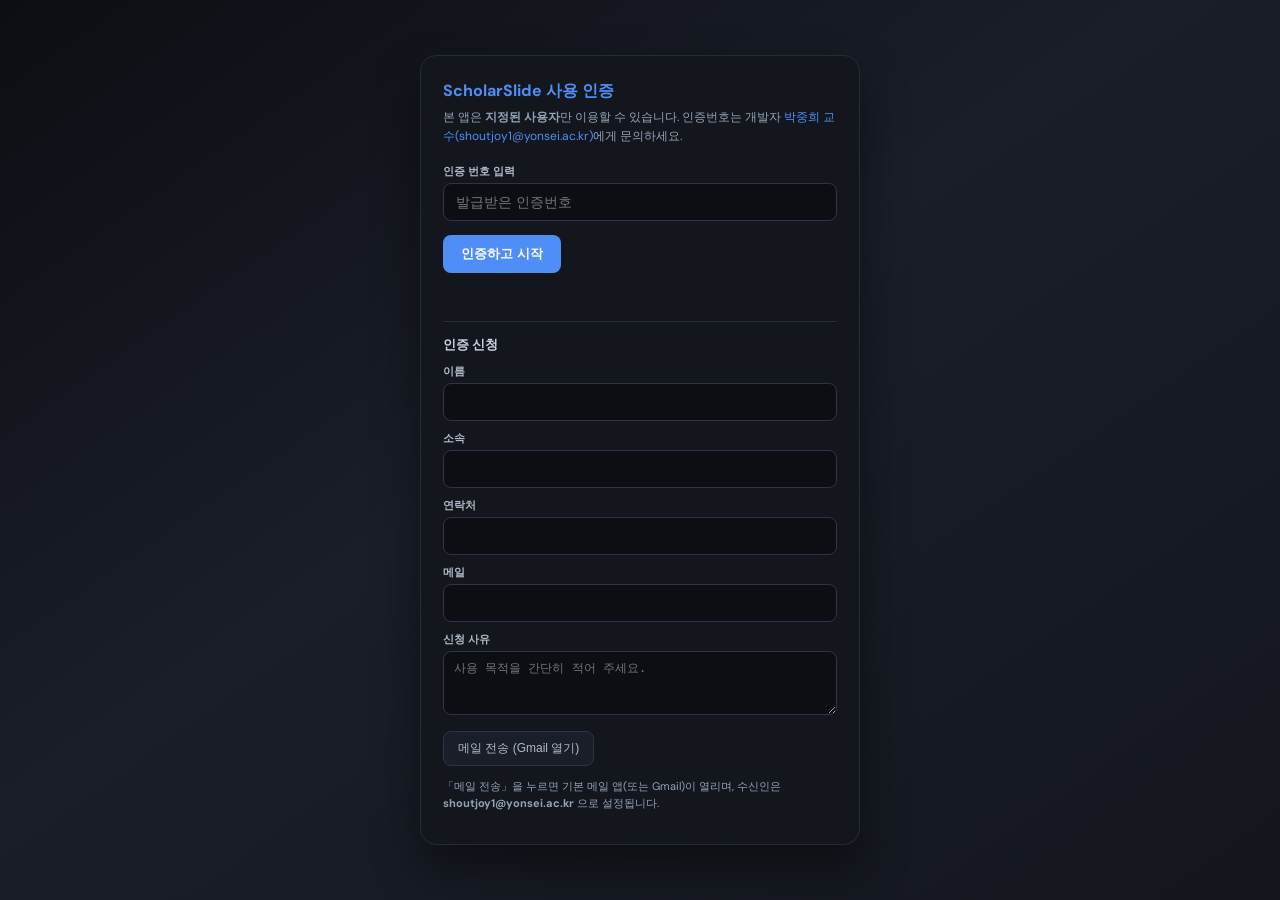
==== commit 5fa50d48: "app 인증" ====
--- a/index.html
+++ b/index.html
@@ -12,8 +12,11 @@
 <script src="https://cdnjs.cloudflare.com/ajax/libs/pdf.js/3.11.174/pdf.min.js"></script>
 <script src="https://cdnjs.cloudflare.com/ajax/libs/mammoth/1.6.0/mammoth.browser.min.js"></script>
 <script src="https://cdnjs.cloudflare.com/ajax/libs/jszip/3.10.1/jszip.min.js"></script>
+<script src="https://cdnjs.cloudflare.com/ajax/libs/html2canvas/1.4.1/html2canvas.min.js"></script>
 
 <link rel="stylesheet" href="style.css" />
+<link rel="stylesheet" href="auth-gate/auth-gate.css" />
+<style id="ss-auth-boot">#app{visibility:hidden!important}</style>
 </head>
 
 
@@ -48,6 +51,14 @@
 <!-- ── PRESENTATION MODE ── -->
 <div id="presentation-mode">
   <div class="pres-main-row">
+    <div id="pres-capture-history-panel" class="pres-capture-history-panel" style="display:none">
+      <div class="pres-history-header">
+        <span>캡쳐 히스토리</span>
+        <button type="button" class="pen-tool-btn" onclick="togglePresCaptureHistory()" title="닫기">✕</button>
+      </div>
+      <button type="button" class="pres-history-zip-btn" onclick="downloadPresCaptureZip()">📦 ZIP 일괄저장</button>
+      <div id="pres-capture-history-list" class="pres-capture-history-list"></div>
+    </div>
     <div id="pres-left-label" class="pres-left-label">현재발표</div>
     <div class="pres-slide" id="pres-slide-container">
     <canvas id="pres-canvas"></canvas>
@@ -99,11 +110,14 @@
     <div class="pen-tool-sep"></div>
     <div style="font-size:9px;color:rgba(255,255,255,0.5);font-weight:700">농도</div>
     <div class="pen-opacity-row">
-      <input type="range" class="pen-opacity-slider" id="pen-opacity" min="1" max="100" value="5" title="농도" oninput="setPenOpacity(this.value)"/>
-      <span id="pen-opacity-val" style="font-size:9px;color:rgba(255,255,255,0.55)">5%</span>
+      <button type="button" class="pen-opacity-btn" onclick="adjustPenOpacity(-1)" title="농도 감소">−</button>
+      <span id="pen-opacity-val" style="font-size:9px;color:rgba(255,255,255,0.55);min-width:28px;text-align:center;cursor:default">80%</span>
+      <button type="button" class="pen-opacity-btn" onclick="adjustPenOpacity(1)" title="농도 증가">+</button>
     </div>
     <div class="pen-tool-sep"></div>
     <button class="pen-tool-btn" onclick="clearPresCanvas()" title="모두 지우기">🗑️</button>
+    <button class="pen-tool-btn" onclick="capturePresWithPen()" title="캡쳐 후 다운로드">📷 캡쳐</button>
+    <button class="pen-tool-btn" onclick="togglePresCaptureHistory()" title="캡쳐 히스토리">📋 히스토리</button>
   </div>
 </div>
 
@@ -848,6 +862,7 @@
 </footer>
 
 </div>
+<script src="auth-gate/auth-gate.js"></script>
 <script src="js/core/state.js"></script>
 <script src="js/core/helpers.js"></script>
 <script src="js/ui/app-theme.js"></script>
@@ -1057,7 +1072,9 @@
       </div>
     </div>
   </div>
-  <div class="pdf-preview-resize-handle" id="pdf-preview-resize-handle" title="크기 조절 (끌어서 리사이즈)"></div>
+  <div class="pdf-preview-resize-handle pdf-resize-right" id="pdf-resize-right" title="가로 크기 조절"></div>
+  <div class="pdf-preview-resize-handle pdf-resize-bottom" id="pdf-resize-bottom" title="세로 크기 조절"></div>
+  <div class="pdf-preview-resize-handle pdf-resize-corner" id="pdf-preview-resize-handle" title="크기 조절 (끌어서 리사이즈)"></div>
 </div>
 <button class="pdf-preview-toggle" id="pdf-preview-toggle" onclick="togglePdfPreview()" style="display:none">PDF</button>
 
--- a/style.css
+++ b/style.css
@@ -1231,11 +1231,20 @@
 .pen-color-dot { width: 16px; height: 16px; border-radius: 50%; cursor: pointer; border: 2px solid transparent; transition: all 0.12s; flex-shrink: 0; }
 .pen-color-dot.active { border-color: #fff; transform: scale(1.2); }
 .pen-size-input { width: 36px; height: 28px; background: var(--surface2); border: 1px solid rgba(255,255,255,0.2); border-radius: 6px; color: #fff; text-align: center; font-size: 11px; outline: none; }
-.pen-opacity-row { display:flex; flex-direction:column; align-items:center; gap:2px; width:100%; }
-.pen-opacity-slider { width:36px; height:48px; accent-color:#4f8ef7; cursor:pointer; writing-mode:vertical-lr; direction:rtl; }
+.pen-opacity-row { display:flex; flex-direction:row; align-items:center; justify-content:center; gap:4px; width:100%; }
+.pen-opacity-btn { width:22px; height:22px; border-radius:4px; border:1px solid rgba(255,255,255,0.3); background:rgba(255,255,255,0.1); color:rgba(255,255,255,0.9); cursor:pointer; font-size:14px; line-height:1; display:flex; align-items:center; justify-content:center; }
+.pen-opacity-btn:hover { background:rgba(255,255,255,0.2); }
 .pen-opacity-label { font-size:9px; color:rgba(255,255,255,0.5); }
 #pres-canvas { position: absolute; inset: 0; pointer-events: none; }
 #pres-canvas.pen-active { pointer-events: all; }
+.pres-capture-history-panel { width: 200px; min-width: 200px; flex-shrink: 0; background: rgba(0,0,0,0.9); border-right: 1px solid rgba(255,255,255,0.15); display: flex; flex-direction: column; overflow: hidden; }
+.pres-history-header { display: flex; align-items: center; justify-content: space-between; padding: 8px 10px; font-size: 11px; font-weight: 700; color: rgba(255,255,255,0.9); border-bottom: 1px solid rgba(255,255,255,0.1); }
+.pres-history-zip-btn { margin: 8px; padding: 8px 12px; font-size: 11px; background: rgba(79,142,247,0.3); border: 1px solid rgba(79,142,247,0.5); border-radius: 8px; color: #9ecbff; cursor: pointer; }
+.pres-history-zip-btn:hover { background: rgba(79,142,247,0.5); }
+.pres-capture-history-list { flex: 1; overflow-y: auto; padding: 8px; display: flex; flex-direction: column; gap: 8px; }
+.pres-capture-history-item { position: relative; border-radius: 6px; overflow: hidden; border: 1px solid rgba(255,255,255,0.15); background: #111; }
+.pres-capture-history-item img { width: 100%; height: auto; display: block; }
+.pres-capture-history-item .pres-capture-filename { font-size: 9px; color: rgba(255,255,255,0.6); padding: 4px 6px; overflow: hidden; text-overflow: ellipsis; white-space: nowrap; }
 
 /* Pen notes bar narrower when pen toolbar visible — already defined above */
 
@@ -1298,26 +1307,44 @@
 #pdf-preview-panel.pdf-resizing { transition: none; }
 .pdf-preview-resize-handle {
   position: absolute;
+  z-index: 10;
+  background: transparent;
+}
+.pdf-resize-right {
+  right: 0;
+  top: 0;
+  bottom: 0;
+  width: 8px;
+  cursor: ew-resize;
+}
+.pdf-resize-bottom {
+  left: 0;
   right: 0;
   bottom: 0;
-  width: 20px;
-  height: 20px;
+  height: 8px;
+  cursor: ns-resize;
+}
+.pdf-resize-corner {
+  right: 0;
+  bottom: 0;
+  width: 24px;
+  height: 24px;
   cursor: nwse-resize;
-  z-index: 10;
-}
-.pdf-preview-resize-handle::after {
+}
+.pdf-resize-corner::after {
   content: '';
   position: absolute;
   right: 4px;
   bottom: 4px;
-  width: 10px;
-  height: 10px;
+  width: 12px;
+  height: 12px;
   border-right: 2px solid var(--text3);
   border-bottom: 2px solid var(--text3);
   border-radius: 0 0 4px 0;
   opacity: 0.7;
 }
-.pdf-preview-resize-handle:hover::after { opacity: 1; border-color: var(--accent); }
+.pdf-preview-resize-handle:hover { background: rgba(79,142,247,0.1); }
+.pdf-resize-corner:hover::after { opacity: 1; border-color: var(--accent); }
 .pdf-preview-header {
   display: flex; align-items: center; justify-content: space-between;
   padding: 6px 12px; border-bottom: 1px solid var(--border);
--- a/auth-gate/auth-gate.css
+++ b/auth-gate/auth-gate.css
@@ -0,0 +1,157 @@
+/* ScholarSlide — 최초 실행 인증 화면 (앱 전체 덮음) */
+#ss-auth-overlay {
+  position: fixed;
+  inset: 0;
+  z-index: 2147483000;
+  display: flex;
+  align-items: center;
+  justify-content: center;
+  padding: 20px;
+  box-sizing: border-box;
+  background: linear-gradient(145deg, #0c0e13 0%, #1a1e28 45%, #13161d 100%);
+  color: #e8ecf4;
+  font-family: 'DM Sans', 'Malgun Gothic', '맑은 고딕', sans-serif;
+  overflow: auto;
+}
+#ss-auth-overlay .ss-auth-card {
+  width: 100%;
+  max-width: 440px;
+  background: var(--surface, #13161d);
+  border: 1px solid var(--border, #252a37);
+  border-radius: 16px;
+  padding: 24px 22px 20px;
+  box-shadow: 0 24px 48px rgba(0, 0, 0, 0.45);
+}
+body.app-theme-light #ss-auth-overlay .ss-auth-card {
+  background: #fff;
+  border-color: #e2e8f0;
+  color: #0f172a;
+}
+#ss-auth-overlay h1 {
+  margin: 0 0 6px 0;
+  font-size: 1.15rem;
+  font-weight: 700;
+  color: #4f8ef7;
+}
+#ss-auth-overlay .ss-auth-lead {
+  font-size: 12px;
+  line-height: 1.55;
+  color: #94a3b8;
+  margin: 0 0 18px 0;
+}
+body.app-theme-light #ss-auth-overlay .ss-auth-lead {
+  color: #64748b;
+}
+#ss-auth-overlay .ss-auth-lead a {
+  color: #4f8ef7;
+  text-decoration: none;
+}
+#ss-auth-overlay .ss-auth-lead a:hover {
+  text-decoration: underline;
+}
+#ss-auth-overlay label.ss-auth-lbl {
+  display: block;
+  font-size: 11px;
+  font-weight: 600;
+  color: #b0bac8;
+  margin: 10px 0 4px 0;
+}
+body.app-theme-light #ss-auth-overlay label.ss-auth-lbl {
+  color: #475569;
+}
+#ss-auth-overlay input[type="password"],
+#ss-auth-overlay input[type="text"] {
+  width: 100%;
+  box-sizing: border-box;
+  padding: 10px 12px;
+  border-radius: 8px;
+  border: 1px solid #2e3447;
+  background: #0c0e13;
+  color: #e8ecf4;
+  font-size: 14px;
+}
+body.app-theme-light #ss-auth-overlay input[type="password"],
+body.app-theme-light #ss-auth-overlay input[type="text"] {
+  border-color: #cbd5e1;
+  background: #f8fafc;
+  color: #0f172a;
+}
+#ss-auth-overlay .ss-auth-row-actions {
+  display: flex;
+  flex-wrap: wrap;
+  gap: 8px;
+  margin-top: 14px;
+  align-items: center;
+}
+#ss-auth-overlay button.ss-auth-btn-primary {
+  padding: 10px 18px;
+  border: none;
+  border-radius: 8px;
+  background: #4f8ef7;
+  color: #fff;
+  font-size: 13px;
+  font-weight: 600;
+  cursor: pointer;
+}
+#ss-auth-overlay button.ss-auth-btn-primary:hover {
+  filter: brightness(1.08);
+}
+#ss-auth-overlay button.ss-auth-btn-ghost {
+  padding: 8px 14px;
+  border-radius: 8px;
+  border: 1px solid #2e3447;
+  background: #1a1e28;
+  color: #b0bac8;
+  font-size: 12px;
+  cursor: pointer;
+}
+body.app-theme-light #ss-auth-overlay button.ss-auth-btn-ghost {
+  border-color: #cbd5e1;
+  background: #f1f5f9;
+  color: #475569;
+}
+#ss-auth-overlay #ss-auth-msg {
+  margin-top: 10px;
+  font-size: 12px;
+  min-height: 18px;
+}
+#ss-auth-overlay #ss-auth-msg.err {
+  color: #f87171;
+}
+#ss-auth-overlay #ss-auth-msg.ok {
+  color: #34d399;
+}
+#ss-auth-overlay .ss-auth-divider {
+  margin: 20px 0 12px 0;
+  border-top: 1px solid #252a37;
+  padding-top: 14px;
+}
+body.app-theme-light #ss-auth-overlay .ss-auth-divider {
+  border-top-color: #e2e8f0;
+}
+#ss-auth-overlay h2 {
+  margin: 0 0 10px 0;
+  font-size: 13px;
+  font-weight: 700;
+  color: #cbd5e1;
+}
+body.app-theme-light #ss-auth-overlay h2 {
+  color: #334155;
+}
+#ss-auth-overlay textarea {
+  width: 100%;
+  box-sizing: border-box;
+  min-height: 64px;
+  padding: 8px 10px;
+  border-radius: 8px;
+  border: 1px solid #2e3447;
+  background: #0c0e13;
+  color: #e8ecf4;
+  font-size: 12px;
+  resize: vertical;
+}
+body.app-theme-light #ss-auth-overlay textarea {
+  border-color: #cbd5e1;
+  background: #f8fafc;
+  color: #0f172a;
+}
